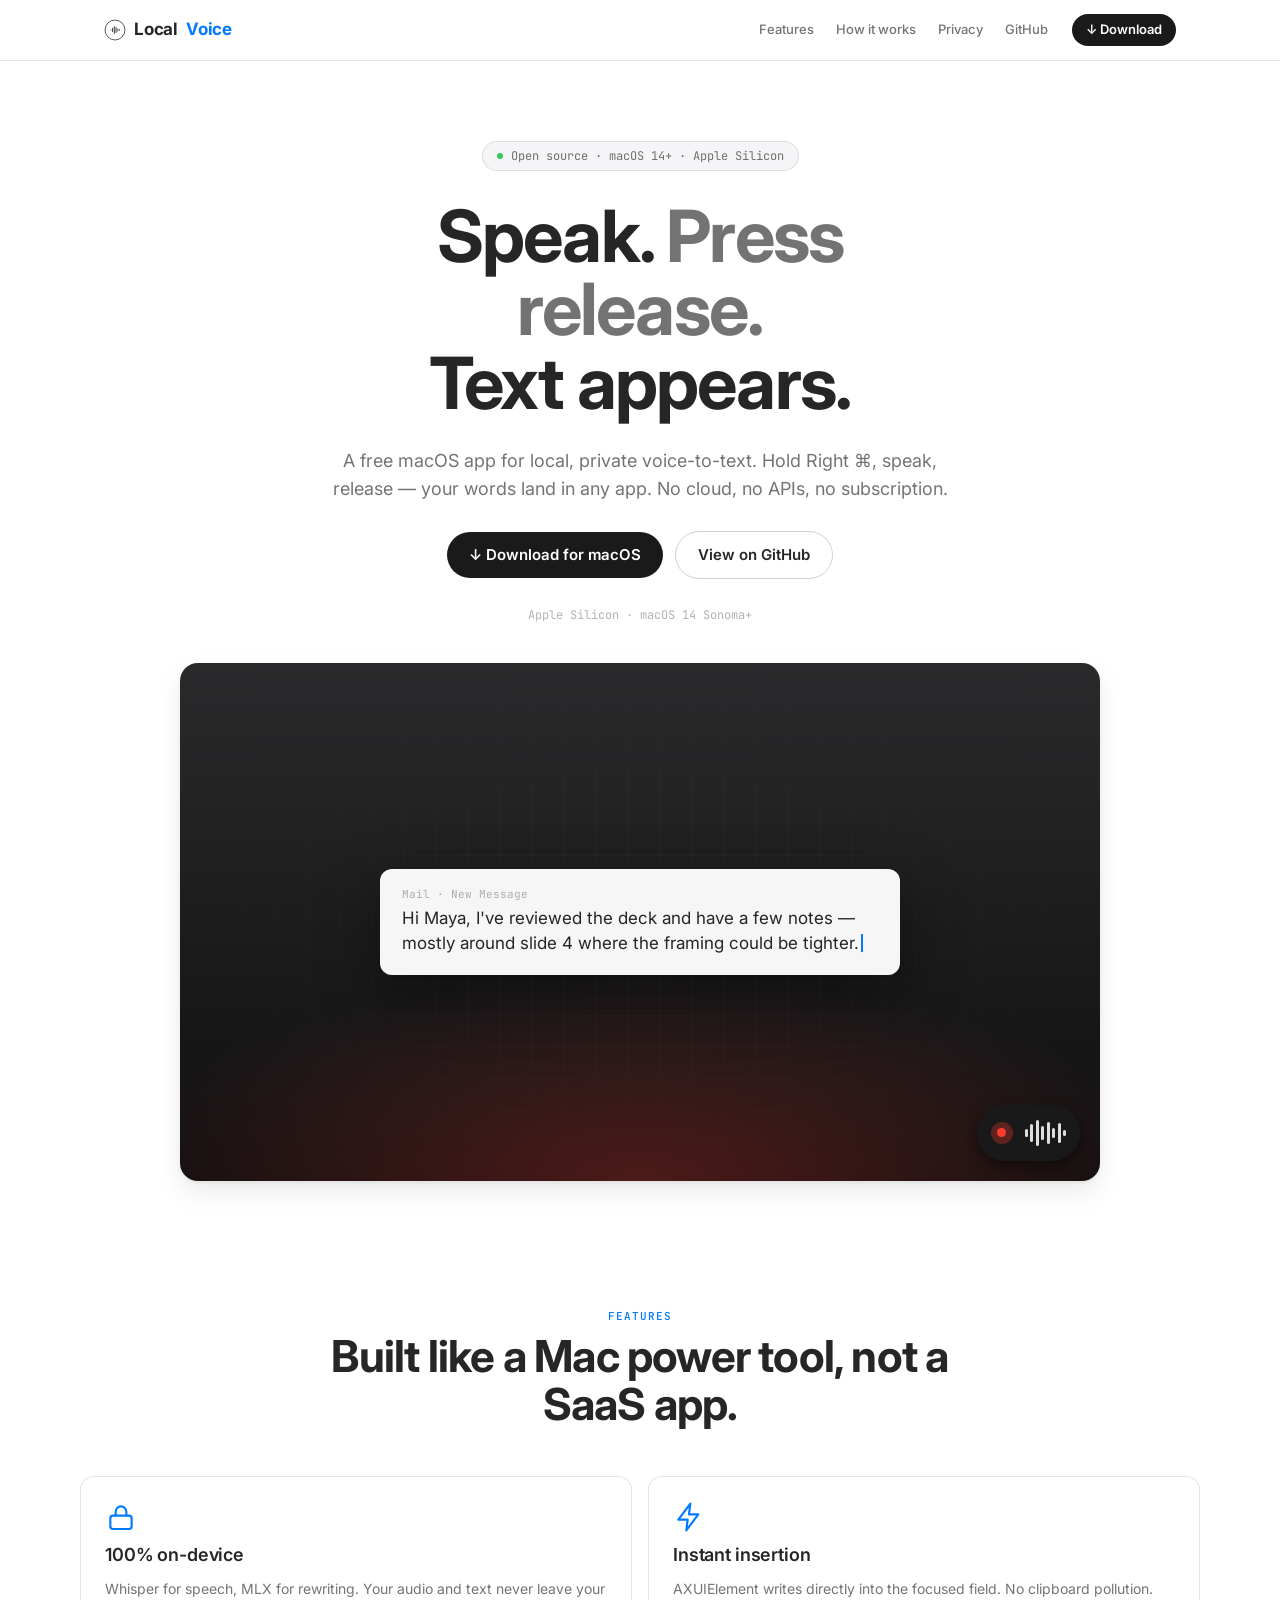
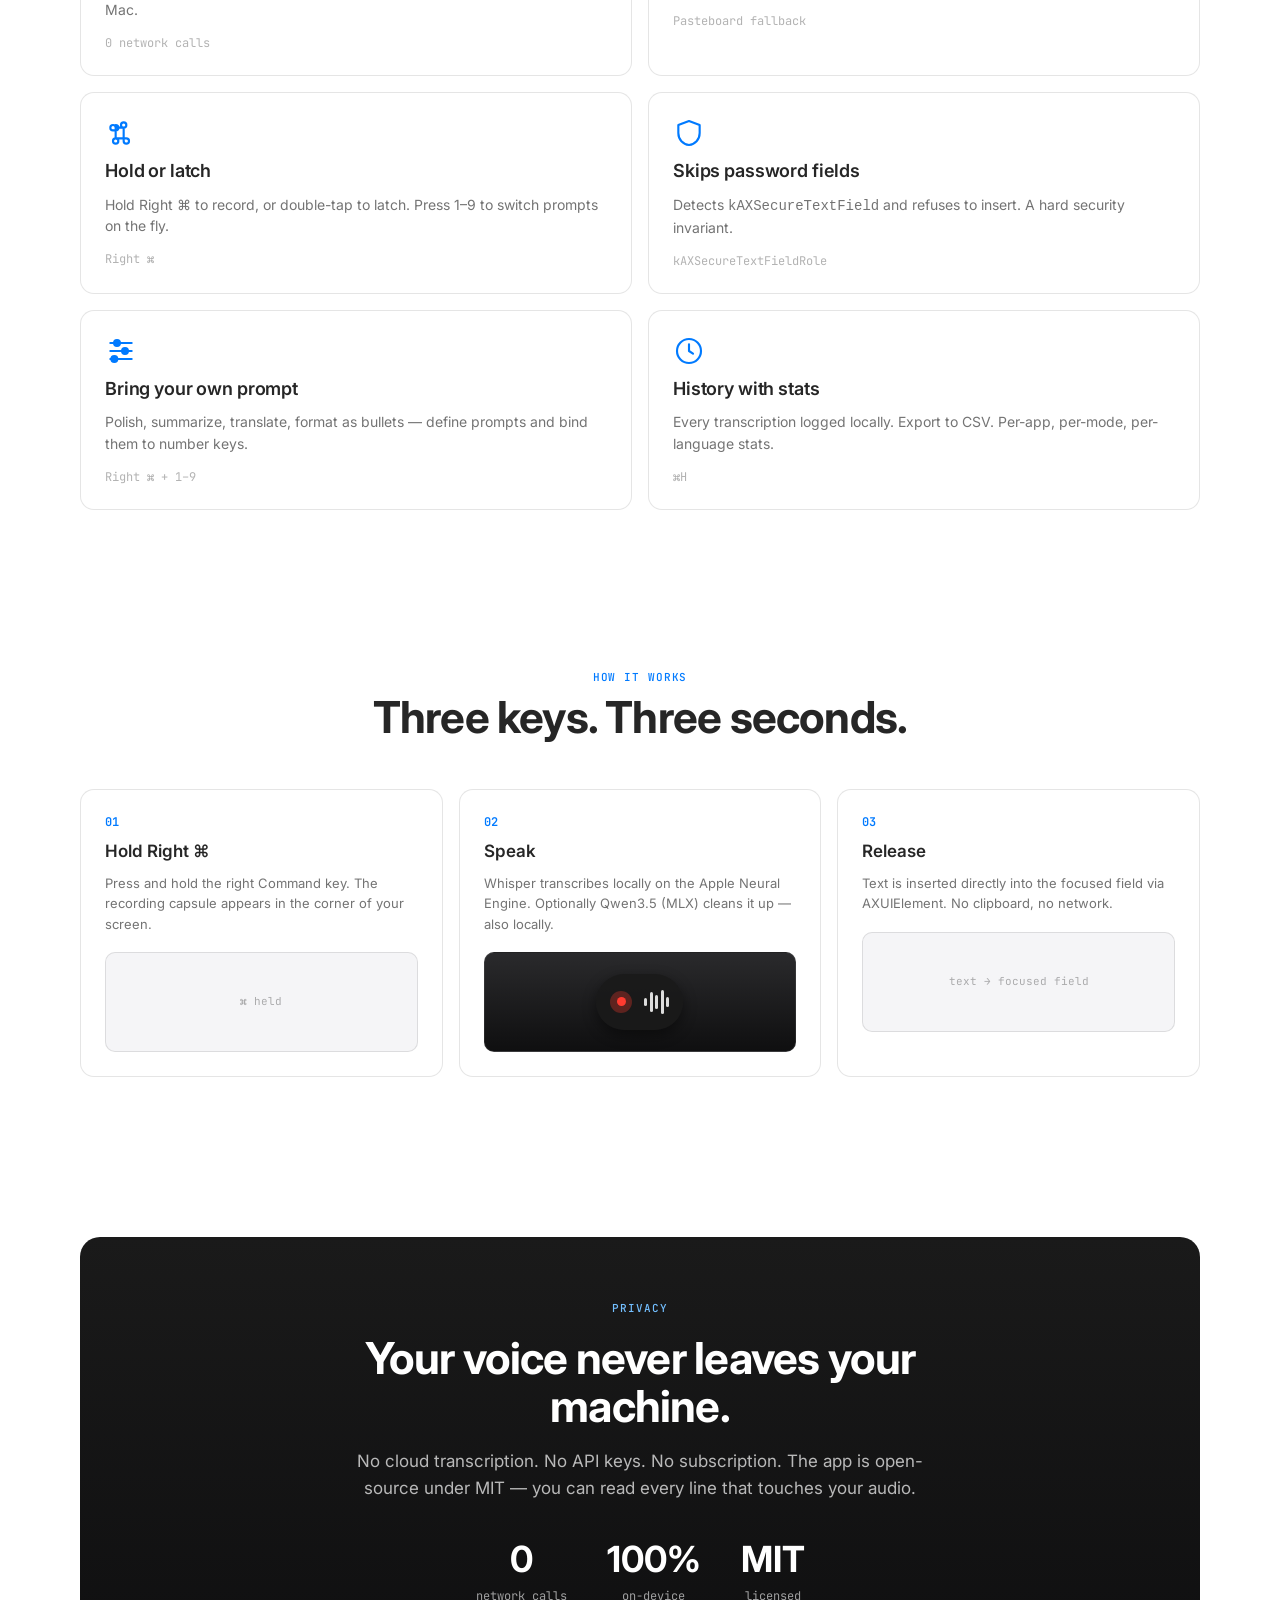
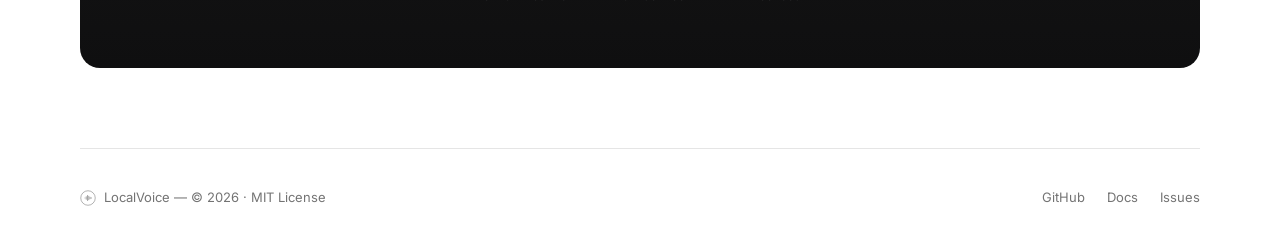
==== site/index.html @ 892b024c "Add static marketing site and deploy workflow Add a new static marketing site (site/index.html, site" ====
<!doctype html>
<html lang="en">
<head>
  <meta charset="utf-8">
  <meta name="viewport" content="width=device-width, initial-scale=1">
  <title>LocalVoice — Local, private voice-to-text for macOS</title>
  <meta name="description" content="A free macOS app for local, private voice-to-text. 100% local, no cloud, no APIs, no subscription. Your voice never leaves your machine.">
  <link rel="stylesheet" href="style.css">
</head>
<body>

<!-- ====== Nav ====== -->
<header class="mk-nav">
  <div class="mk-nav-inner">
    <a href="#" class="mk-logo">
      <!-- waveform.circle logo -->
      <svg viewBox="0 0 64 64" fill="none" aria-hidden="true">
        <circle cx="32" cy="32" r="29" stroke="currentColor" stroke-width="2.2"/>
        <g stroke="currentColor" stroke-width="2.6" stroke-linecap="round">
          <line x1="20" y1="32" x2="20" y2="32"/>
          <line x1="25" y1="27" x2="25" y2="37"/>
          <line x1="30" y1="22" x2="30" y2="42"/>
          <line x1="35" y1="25" x2="35" y2="39"/>
          <line x1="40" y1="29" x2="40" y2="35"/>
          <line x1="45" y1="31" x2="45" y2="33"/>
        </g>
      </svg>
      Local<span class="accent">Voice</span>
    </a>
    <nav class="mk-nav-links">
      <a href="#features">Features</a>
      <a href="#how">How it works</a>
      <a href="#privacy">Privacy</a>
      <a href="https://github.com/maxgubitosi/LocalVoice">GitHub</a>
    </nav>
    <a class="mk-nav-cta" href="https://github.com/maxgubitosi/LocalVoice/releases">&#8595; Download</a>
  </div>
</header>

<main>

<!-- ====== Hero ====== -->
<section class="mk-hero mk-page">
  <div class="mk-eyebrow">
    <span class="dot"></span>
    Open source &middot; macOS 14+ &middot; Apple Silicon
  </div>

  <h1 class="mk-h1">Speak. <em>Press release.</em><br>Text appears.</h1>

  <p class="mk-sub">
    A free macOS app for local, private voice-to-text.
    Hold Right &#8984;, speak, release — your words land in any app.
    No cloud, no APIs, no subscription.
  </p>

  <div class="mk-cta-row">
    <a href="https://github.com/maxgubitosi/LocalVoice/releases" class="mk-cta mk-cta-primary">&#8595; Download for macOS</a>
    <a href="https://github.com/maxgubitosi/LocalVoice" class="mk-cta mk-cta-secondary">View on GitHub</a>
  </div>

  <div class="mk-cta-meta">Apple Silicon &middot; macOS 14 Sonoma+</div>

  <!-- Hero stage: dark desktop scene -->
  <div class="mk-hero-stage">
    <div class="mk-hero-grid"></div>
    <!-- Simulated compose window -->
    <div class="mk-hero-textbox">
      <div class="lbl">Mail &middot; New Message</div>
      <div class="body">Hi Maya, I've reviewed the deck and have a few notes — mostly around slide 4 where the framing could be tighter.<span class="caret"></span></div>
    </div>
    <!-- Recording capsule — the brand moment -->
    <div class="lv-cap">
      <div class="lv-dot-wrap">
        <div class="lv-dot-halo"></div>
        <div class="lv-dot"></div>
      </div>
      <div class="lv-bars">
        <span style="height:8px;  animation-delay:0s"></span>
        <span style="height:18px; animation-delay:0.1s"></span>
        <span style="height:26px; animation-delay:0.2s"></span>
        <span style="height:14px; animation-delay:0.3s"></span>
        <span style="height:22px; animation-delay:0.4s"></span>
        <span style="height:10px; animation-delay:0.5s"></span>
        <span style="height:20px; animation-delay:0.6s"></span>
        <span style="height:6px;  animation-delay:0.7s"></span>
      </div>
    </div>
  </div>
</section>

<!-- ====== Features ====== -->
<section id="features" class="mk-section mk-page">
  <div class="mk-section-head">
    <div class="mk-tag">Features</div>
    <h2 class="mk-h2">Built like a Mac power tool, not a SaaS app.</h2>
  </div>
  <div class="mk-grid">

    <!-- 100% on-device -->
    <div class="mk-feat">
      <div class="mk-feat-icon">
        <svg viewBox="0 0 24 24" fill="none" stroke="currentColor" stroke-width="1.6" stroke-linecap="round" stroke-linejoin="round">
          <rect x="4" y="11" width="16" height="10" rx="2"/>
          <path d="M8 11V8a4 4 0 018 0v3"/>
        </svg>
      </div>
      <div class="mk-feat-h">100% on-device</div>
      <div class="mk-feat-p">Whisper for speech, MLX for rewriting. Your audio and text never leave your Mac.</div>
      <div class="mk-feat-mono">0 network calls</div>
    </div>

    <!-- Instant insertion -->
    <div class="mk-feat">
      <div class="mk-feat-icon">
        <svg viewBox="0 0 24 24" fill="none" stroke="currentColor" stroke-width="1.6" stroke-linecap="round" stroke-linejoin="round">
          <path d="M13 2L4 14h7l-1 8 9-12h-7l1-8z"/>
        </svg>
      </div>
      <div class="mk-feat-h">Instant insertion</div>
      <div class="mk-feat-p">AXUIElement writes directly into the focused field. No clipboard pollution.</div>
      <div class="mk-feat-mono">Pasteboard fallback</div>
    </div>

    <!-- Hold or latch -->
    <div class="mk-feat">
      <div class="mk-feat-icon">
        <svg viewBox="0 0 24 24" fill="none" stroke="currentColor" stroke-width="1.6" stroke-linecap="round" stroke-linejoin="round">
          <path d="M8 6a2 2 0 110 4H6a2 2 0 110-4 2 2 0 012 2v8a2 2 0 11-2 2 2 2 0 012-2h8a2 2 0 110 4 2 2 0 01-2-2V8a2 2 0 112-2 2 2 0 01-2 2H8z"/>
        </svg>
      </div>
      <div class="mk-feat-h">Hold or latch</div>
      <div class="mk-feat-p">Hold Right &#8984; to record, or double-tap to latch. Press 1–9 to switch prompts on the fly.</div>
      <div class="mk-feat-mono">Right &#8984;</div>
    </div>

    <!-- Skips password fields -->
    <div class="mk-feat">
      <div class="mk-feat-icon">
        <svg viewBox="0 0 24 24" fill="none" stroke="currentColor" stroke-width="1.6" stroke-linecap="round" stroke-linejoin="round">
          <path d="M12 3l8 3v6c0 5-3.5 8.5-8 9-4.5-.5-8-4-8-9V6l8-3z"/>
        </svg>
      </div>
      <div class="mk-feat-h">Skips password fields</div>
      <div class="mk-feat-p">Detects <code>kAXSecureTextField</code> and refuses to insert. A hard security invariant.</div>
      <div class="mk-feat-mono">kAXSecureTextFieldRole</div>
    </div>

    <!-- Bring your own prompt -->
    <div class="mk-feat">
      <div class="mk-feat-icon">
        <svg viewBox="0 0 24 24" fill="none" stroke="currentColor" stroke-width="1.6" stroke-linecap="round" stroke-linejoin="round">
          <line x1="4" y1="6" x2="20" y2="6"/>
          <line x1="4" y1="12" x2="20" y2="12"/>
          <line x1="4" y1="18" x2="20" y2="18"/>
          <circle cx="9" cy="6" r="2.2" fill="currentColor"/>
          <circle cx="15" cy="12" r="2.2" fill="currentColor"/>
          <circle cx="7" cy="18" r="2.2" fill="currentColor"/>
        </svg>
      </div>
      <div class="mk-feat-h">Bring your own prompt</div>
      <div class="mk-feat-p">Polish, summarize, translate, format as bullets — define prompts and bind them to number keys.</div>
      <div class="mk-feat-mono">Right &#8984; + 1–9</div>
    </div>

    <!-- History with stats -->
    <div class="mk-feat">
      <div class="mk-feat-icon">
        <svg viewBox="0 0 24 24" fill="none" stroke="currentColor" stroke-width="1.6" stroke-linecap="round" stroke-linejoin="round">
          <circle cx="12" cy="12" r="9"/>
          <path d="M12 7v5l3 2"/>
        </svg>
      </div>
      <div class="mk-feat-h">History with stats</div>
      <div class="mk-feat-p">Every transcription logged locally. Export to CSV. Per-app, per-mode, per-language stats.</div>
      <div class="mk-feat-mono">&#8984;H</div>
    </div>

  </div>
</section>

<!-- ====== How it works ====== -->
<section id="how" class="mk-section mk-page">
  <div class="mk-section-head">
    <div class="mk-tag">How it works</div>
    <h2 class="mk-h2">Three keys. Three seconds.</h2>
  </div>
  <div class="mk-steps">

    <div class="mk-step">
      <div class="mk-step-num">01</div>
      <div class="mk-step-h">Hold Right &#8984;</div>
      <div class="mk-step-p">Press and hold the right Command key. The recording capsule appears in the corner of your screen.</div>
      <div class="mk-step-vis">
        <span>&#8984; held</span>
      </div>
    </div>

    <div class="mk-step">
      <div class="mk-step-num">02</div>
      <div class="mk-step-h">Speak</div>
      <div class="mk-step-p">Whisper transcribes locally on the Apple Neural Engine. Optionally Qwen3.5 (MLX) cleans it up — also locally.</div>
      <div class="mk-step-vis mk-step-vis-dark">
        <div class="lv-cap">
          <div class="lv-dot-wrap">
            <div class="lv-dot-halo"></div>
            <div class="lv-dot"></div>
          </div>
          <div class="lv-bars">
            <span style="height:8px;  animation-delay:0.05s"></span>
            <span style="height:20px; animation-delay:0.15s"></span>
            <span style="height:14px; animation-delay:0.25s"></span>
            <span style="height:24px; animation-delay:0.35s"></span>
            <span style="height:10px; animation-delay:0.45s"></span>
          </div>
        </div>
      </div>
    </div>

    <div class="mk-step">
      <div class="mk-step-num">03</div>
      <div class="mk-step-h">Release</div>
      <div class="mk-step-p">Text is inserted directly into the focused field via AXUIElement. No clipboard, no network.</div>
      <div class="mk-step-vis">
        <span>text &#8594; focused field</span>
      </div>
    </div>

  </div>
</section>

<!-- ====== Privacy ====== -->
<section id="privacy" class="mk-section mk-page">
  <div class="mk-privacy">
    <div class="mk-tag" style="color:#73bfff">Privacy</div>
    <h2 class="mk-h2">Your voice never leaves your machine.</h2>
    <p class="mk-section-sub">No cloud transcription. No API keys. No subscription. The app is open-source under MIT — you can read every line that touches your audio.</p>
    <div class="mk-privacy-stats">
      <div class="mk-privacy-stat">
        <div class="mk-privacy-stat-v">0</div>
        <div class="mk-privacy-stat-l">network calls</div>
      </div>
      <div class="mk-privacy-stat">
        <div class="mk-privacy-stat-v">100%</div>
        <div class="mk-privacy-stat-l">on-device</div>
      </div>
      <div class="mk-privacy-stat">
        <div class="mk-privacy-stat-v">MIT</div>
        <div class="mk-privacy-stat-l">licensed</div>
      </div>
    </div>
  </div>
</section>

</main>

<!-- ====== Footer ====== -->
<footer class="mk-page mk-footer">
  <div class="mk-footer-logo">
    <svg viewBox="0 0 64 64" fill="none" width="16" height="16" aria-hidden="true">
      <circle cx="32" cy="32" r="29" stroke="currentColor" stroke-width="2.2"/>
      <g stroke="currentColor" stroke-width="2.6" stroke-linecap="round">
        <line x1="20" y1="32" x2="20" y2="32"/>
        <line x1="25" y1="27" x2="25" y2="37"/>
        <line x1="30" y1="22" x2="30" y2="42"/>
        <line x1="35" y1="25" x2="35" y2="39"/>
        <line x1="40" y1="29" x2="40" y2="35"/>
        <line x1="45" y1="31" x2="45" y2="33"/>
      </g>
    </svg>
    <span>LocalVoice &mdash; &copy; 2026 &middot; MIT License</span>
  </div>
  <div class="mk-footer-links">
    <a href="https://github.com/maxgubitosi/LocalVoice">GitHub</a>
    <a href="https://github.com/maxgubitosi/LocalVoice/blob/main/README.md">Docs</a>
    <a href="https://github.com/maxgubitosi/LocalVoice/issues">Issues</a>
  </div>
</footer>

</body>
</html>
---- site/style.css ----
/* =============================================================
   LocalVoice — Design System + Marketing Site
   ============================================================= */

@import url("https://fonts.googleapis.com/css2?family=Inter:wght@400;500;600;700&family=JetBrains+Mono:wght@400;500;600&display=swap");

:root {
  --font-sans:    "SF Pro Text",    -apple-system, BlinkMacSystemFont, "Inter", system-ui, sans-serif;
  --font-display: "SF Pro Display", -apple-system, BlinkMacSystemFont, "Inter", system-ui, sans-serif;
  --font-rounded: "SF Pro Rounded", -apple-system, BlinkMacSystemFont, "Inter", system-ui, sans-serif;
  --font-mono:    "SF Mono", ui-monospace, "JetBrains Mono", Menlo, Consolas, monospace;

  /* Spacing */
  --sp-1:   4px;
  --sp-2:   8px;
  --sp-3:  12px;
  --sp-4:  16px;
  --sp-5:  20px;
  --sp-6:  24px;
  --sp-8:  32px;
  --sp-10: 40px;
  --sp-12: 48px;

  /* Radius */
  --r-xs:    4px;
  --r-sm:    6px;
  --r-md:   10px;
  --r-lg:   14px;
  --r-pill: 999px;

  /* Elevation */
  --shadow-card:     0 1px 2px rgba(0,0,0,0.04), 0 4px 12px rgba(0,0,0,0.05);
  --shadow-elevated: 0 2px 4px rgba(0,0,0,0.06), 0 12px 28px rgba(0,0,0,0.08);
  --shadow-overlay:  0 5px 14px rgba(0,0,0,0.45);

  /* Motion */
  --ease:   cubic-bezier(0.4, 0.0, 0.2, 1);
  --d-fast: 150ms;
  --d-mid:  200ms;
  --d-slow: 700ms;

  /* Neutral / system — light */
  --bg-app:            #ffffff;
  --bg-control:        #f5f5f7;
  --bg-grouped:        #ececee;
  --bg-elevated:       #ffffff;
  --fg-primary:        rgba(0,0,0,0.85);
  --fg-secondary:      rgba(0,0,0,0.55);
  --fg-tertiary:       rgba(0,0,0,0.30);
  --fg-quaternary:     rgba(0,0,0,0.18);
  --separator:         rgba(0,0,0,0.10);
  --separator-strong:  rgba(0,0,0,0.18);

  /* Semantic accents */
  --accent:        #007aff;
  --accent-hover:  #0066d6;
  --accent-soft:   rgba(0,122,255,0.12);
  --accent-soft-2: rgba(0,122,255,0.15);
  --mode-direct:       #007aff;
  --mode-direct-soft:  rgba(0,122,255,0.12);
  --mode-llm:          #af52de;
  --mode-llm-soft:     rgba(175,82,222,0.15);
  --rec-red:       #ff3b30;
  --rec-red-soft:  rgba(255,59,48,0.30);
  --success:       #34c759;
  --warning:       #ff9500;
  --error:         #ff3b30;
  --refine-tint:   rgb(115,191,255);

  /* Recording overlay */
  --overlay-bg:     rgba(26,26,26,0.92);
  --overlay-fg:     #ffffff;
  --overlay-fg-dim: rgba(255,255,255,0.55);
  --overlay-fg-bars: rgba(255,255,255,0.85);
}

@media (prefers-color-scheme: dark) {
  :root {
    --bg-app:            #1e1e1e;
    --bg-control:        #2a2a2c;
    --bg-grouped:        #1c1c1e;
    --bg-elevated:       #2a2a2c;
    --fg-primary:        rgba(255,255,255,0.92);
    --fg-secondary:      rgba(255,255,255,0.60);
    --fg-tertiary:       rgba(255,255,255,0.35);
    --fg-quaternary:     rgba(255,255,255,0.22);
    --separator:         rgba(255,255,255,0.12);
    --separator-strong:  rgba(255,255,255,0.20);
    --accent:        #0a84ff;
    --accent-hover:  #409cff;
    --shadow-card:    0 1px 2px rgba(0,0,0,0.30), 0 4px 14px rgba(0,0,0,0.40);
    --shadow-elevated: 0 2px 6px rgba(0,0,0,0.40), 0 16px 32px rgba(0,0,0,0.50);
  }
}

/* ---- Base ---- */
*, *::before, *::after { box-sizing: border-box; margin: 0; padding: 0; }

html, body {
  font-family: var(--font-sans);
  font-size: 13px;
  line-height: 1.35;
  color: var(--fg-primary);
  background: var(--bg-app);
  -webkit-font-smoothing: antialiased;
  text-rendering: optimizeLegibility;
}

a { color: inherit; }

/* ---- Recording capsule ---- */
.lv-cap {
  display: inline-flex;
  align-items: center;
  gap: 12px;
  padding: 11px 14px;
  border-radius: var(--r-pill);
  background: var(--overlay-bg);
  box-shadow: var(--shadow-overlay);
  font-family: var(--font-rounded);
  color: #fff;
}

.lv-dot-wrap {
  position: relative;
  width: 22px; height: 22px;
  display: flex; align-items: center; justify-content: center;
}
.lv-dot-halo {
  position: absolute; inset: 0;
  background: rgba(255,59,48,0.30);
  border-radius: 50%;
  animation: lv-pulse 1.4s var(--ease) infinite;
}
.lv-dot {
  width: 9px; height: 9px;
  background: #ff3b30;
  border-radius: 50%;
  position: relative;
}
@keyframes lv-pulse {
  0%,100% { transform: scale(1);   opacity: 0.7; }
  50%      { transform: scale(1.5); opacity: 0.3; }
}

.lv-bars {
  display: flex;
  gap: 2.5px;
  align-items: center;
  height: 34px;
}
.lv-bars span {
  width: 3px;
  background: var(--overlay-fg-bars);
  border-radius: 2px;
  animation: lv-bar 1.0s var(--ease) infinite alternate;
}
@keyframes lv-bar {
  from { transform: scaleY(0.3); }
  to   { transform: scaleY(1); }
}

/* ---- Marketing layout helpers ---- */
.mk-page { max-width: 1120px; margin: 0 auto; padding: 0 24px; }

/* ---- Nav ---- */
.mk-nav {
  position: sticky; top: 0; z-index: 10;
  background: rgba(255,255,255,0.75);
  backdrop-filter: blur(20px);
  -webkit-backdrop-filter: blur(20px);
  border-bottom: 1px solid var(--separator);
}
@media (prefers-color-scheme: dark) {
  .mk-nav { background: rgba(30,30,30,0.80); }
}
.mk-nav-inner {
  max-width: 1120px; margin: 0 auto; padding: 14px 24px;
  display: flex; align-items: center; gap: 24px;
}
.mk-logo {
  display: flex; align-items: center; gap: 8px;
  font-family: var(--font-display); font-size: 17px; font-weight: 700;
  letter-spacing: -0.012em; color: var(--fg-primary); text-decoration: none;
}
.mk-logo svg { width: 22px; height: 22px; color: var(--fg-primary); flex-shrink: 0; }
.mk-logo .accent { color: var(--accent); }
.mk-nav-links {
  display: flex; gap: 22px; margin-left: auto; align-items: center;
}
.mk-nav-links a {
  color: var(--fg-secondary); text-decoration: none;
  font-size: 13px; font-weight: 500;
}
.mk-nav-links a:hover { color: var(--fg-primary); }
.mk-nav-cta {
  background: #1a1a1a; color: #fff;
  padding: 7px 14px; border-radius: var(--r-pill);
  font-size: 13px; font-weight: 600; text-decoration: none;
  display: inline-flex; align-items: center; gap: 6px;
  white-space: nowrap;
}
.mk-nav-cta:hover { background: #2a2a2a; }
@media (max-width: 600px) {
  .mk-nav-links { display: none; }
}

/* ---- Hero ---- */
.mk-hero {
  padding: 80px 0 48px;
  text-align: center;
  display: flex; flex-direction: column; align-items: center; gap: 28px;
}
.mk-eyebrow {
  display: inline-flex; align-items: center; gap: 8px;
  font-family: var(--font-mono); font-size: 12px; color: var(--fg-secondary);
  background: var(--bg-control); padding: 6px 14px; border-radius: var(--r-pill);
  border: 1px solid var(--separator);
}
.mk-eyebrow .dot {
  width: 6px; height: 6px; background: var(--success); border-radius: 50%;
}
.mk-h1 {
  font-family: var(--font-display);
  font-size: clamp(40px, 6vw, 72px);
  font-weight: 700; letter-spacing: -0.025em; line-height: 1.02;
  max-width: 14ch;
  color: var(--fg-primary);
}
.mk-h1 em { font-style: normal; color: var(--fg-secondary); }
.mk-sub {
  font-size: 18px; line-height: 1.55; color: var(--fg-secondary);
  max-width: 56ch; margin: 0 auto;
}
.mk-cta-row {
  display: flex; gap: 12px; align-items: center;
  flex-wrap: wrap; justify-content: center;
}
.mk-cta {
  font-size: 15px; font-weight: 600;
  padding: 13px 22px; border-radius: var(--r-pill); text-decoration: none;
  display: inline-flex; align-items: center; gap: 8px;
  transition: transform var(--d-fast) var(--ease), background var(--d-fast) var(--ease);
}
.mk-cta-primary { background: #1a1a1a; color: #fff; }
.mk-cta-primary:hover { background: #2a2a2a; }
.mk-cta-secondary {
  background: transparent; color: var(--fg-primary);
  border: 1px solid var(--separator-strong);
}
.mk-cta-secondary:hover { background: var(--bg-control); }
.mk-cta:active { transform: scale(0.985); }
.mk-cta-meta {
  font-size: 12px; color: var(--fg-tertiary); font-family: var(--font-mono);
}

/* Hero stage */
.mk-hero-stage {
  margin-top: 12px;
  width: 100%; max-width: 920px;
  border-radius: 18px; overflow: hidden;
  background:
    radial-gradient(120% 80% at 50% 100%, rgba(255,59,48,0.25), transparent 50%),
    linear-gradient(180deg, #2a2a2c, #0f0f10);
  box-shadow: var(--shadow-elevated);
  aspect-ratio: 16 / 9;
  position: relative;
  display: flex; align-items: flex-end; justify-content: flex-end;
  padding: 20px;
}
.mk-hero-grid {
  position: absolute; inset: 0;
  background-image:
    linear-gradient(rgba(255,255,255,0.025) 1px, transparent 1px),
    linear-gradient(90deg, rgba(255,255,255,0.025) 1px, transparent 1px);
  background-size: 32px 32px;
  mask-image: radial-gradient(ellipse at center, #000 30%, transparent 75%);
  -webkit-mask-image: radial-gradient(ellipse at center, #000 30%, transparent 75%);
}
.mk-hero-textbox {
  position: absolute; left: 50%; top: 50%;
  transform: translate(-50%, -50%);
  background: rgba(255,255,255,0.96);
  border-radius: 12px;
  padding: 18px 22px;
  font-family: var(--font-sans); color: rgba(0,0,0,0.85);
  width: min(520px, 70%);
  box-shadow: 0 20px 60px rgba(0,0,0,0.4);
  text-align: left;
}
.mk-hero-stage .lv-cap { position: relative; z-index: 2; }

.mk-hero-textbox .lbl {
  font-size: 11px; font-family: var(--font-mono);
  color: rgba(0,0,0,0.30); margin-bottom: 4px;
}
.mk-hero-textbox .body { font-size: 17px; line-height: 1.5; }
.caret {
  display: inline-block; width: 2px; height: 18px;
  vertical-align: -3px; background: var(--accent);
  margin-left: 2px;
  animation: caret 1s step-end infinite;
}
@keyframes caret { 50% { opacity: 0; } }

/* ---- Section shared ---- */
.mk-section { padding: 80px 0; }
.mk-section-head {
  text-align: center; margin-bottom: 48px;
  display: flex; flex-direction: column; gap: 8px; align-items: center;
}
.mk-tag {
  font-family: var(--font-mono); font-size: 11px; font-weight: 500;
  color: var(--accent); text-transform: uppercase; letter-spacing: 0.08em;
}
.mk-h2 {
  font-family: var(--font-display);
  font-size: clamp(30px, 4vw, 44px);
  font-weight: 700; letter-spacing: -0.018em; line-height: 1.1;
  max-width: 22ch;
}
.mk-section-sub {
  font-size: 17px; color: var(--fg-secondary);
  max-width: 56ch; line-height: 1.55;
}

/* ---- Features grid ---- */
.mk-grid {
  display: grid;
  grid-template-columns: repeat(2, 1fr);
  gap: 16px;
}
@media (max-width: 720px) {
  .mk-grid { grid-template-columns: 1fr; }
}
.mk-feat {
  background: var(--bg-elevated);
  border: 1px solid var(--separator);
  border-radius: 14px;
  padding: 24px;
  display: flex; flex-direction: column; gap: 10px;
}
.mk-feat-icon { width: 32px; height: 32px; color: var(--accent); }
.mk-feat-icon svg { width: 32px; height: 32px; }
.mk-feat-h { font-size: 18px; font-weight: 600; letter-spacing: -0.008em; }
.mk-feat-p { font-size: 14px; color: var(--fg-secondary); line-height: 1.55; }
.mk-feat-mono {
  font-family: var(--font-mono); font-size: 12px;
  color: var(--fg-tertiary); margin-top: 4px;
}

/* ---- How it works ---- */
.mk-steps {
  display: grid;
  grid-template-columns: repeat(3, 1fr);
  gap: 16px;
}
@media (max-width: 720px) {
  .mk-steps { grid-template-columns: 1fr; }
}
.mk-step {
  background: var(--bg-elevated); border: 1px solid var(--separator);
  border-radius: 14px; padding: 24px;
  display: flex; flex-direction: column; gap: 10px;
}
.mk-step-num {
  font-family: var(--font-mono); font-size: 12px;
  color: var(--accent); font-weight: 600;
}
.mk-step-h { font-size: 17px; font-weight: 600; }
.mk-step-p { font-size: 13px; color: var(--fg-secondary); line-height: 1.55; }
.mk-step-vis {
  margin-top: 8px; height: 100px; border-radius: 10px;
  background: var(--bg-control); border: 1px solid var(--separator);
  display: flex; align-items: center; justify-content: center;
  font-family: var(--font-mono); font-size: 11px; color: var(--fg-tertiary);
}
.mk-step-vis-dark {
  background: linear-gradient(180deg, #2a2a2c, #0f0f10);
  border-color: rgba(255,255,255,0.08);
}

/* ---- Privacy callout ---- */
.mk-privacy {
  background: linear-gradient(180deg, #1a1a1a, #0f0f10);
  color: #fff;
  border-radius: 20px;
  padding: 64px 48px;
  display: flex; flex-direction: column; gap: 18px;
  align-items: center; text-align: center;
}
.mk-privacy .mk-h2 { color: #fff; }
.mk-privacy .mk-section-sub { color: rgba(255,255,255,0.7); }
.mk-privacy-stats {
  display: flex; gap: 40px; margin-top: 16px;
  flex-wrap: wrap; justify-content: center;
}
.mk-privacy-stat { display: flex; flex-direction: column; gap: 4px; align-items: center; }
.mk-privacy-stat-v {
  font-family: var(--font-rounded); font-size: 36px; font-weight: 700;
}
.mk-privacy-stat-l {
  font-size: 12px; color: rgba(255,255,255,0.6); font-family: var(--font-mono);
}

/* ---- Footer ---- */
.mk-footer {
  border-top: 1px solid var(--separator);
  padding: 40px 0;
  display: flex; align-items: center; justify-content: space-between;
  flex-wrap: wrap; gap: 16px;
  color: var(--fg-secondary); font-size: 13px;
}
.mk-footer-links { display: flex; gap: 22px; }
.mk-footer-links a { color: var(--fg-secondary); text-decoration: none; }
.mk-footer-links a:hover { color: var(--fg-primary); }
.mk-footer-logo {
  display: flex; align-items: center; gap: 8px;
}
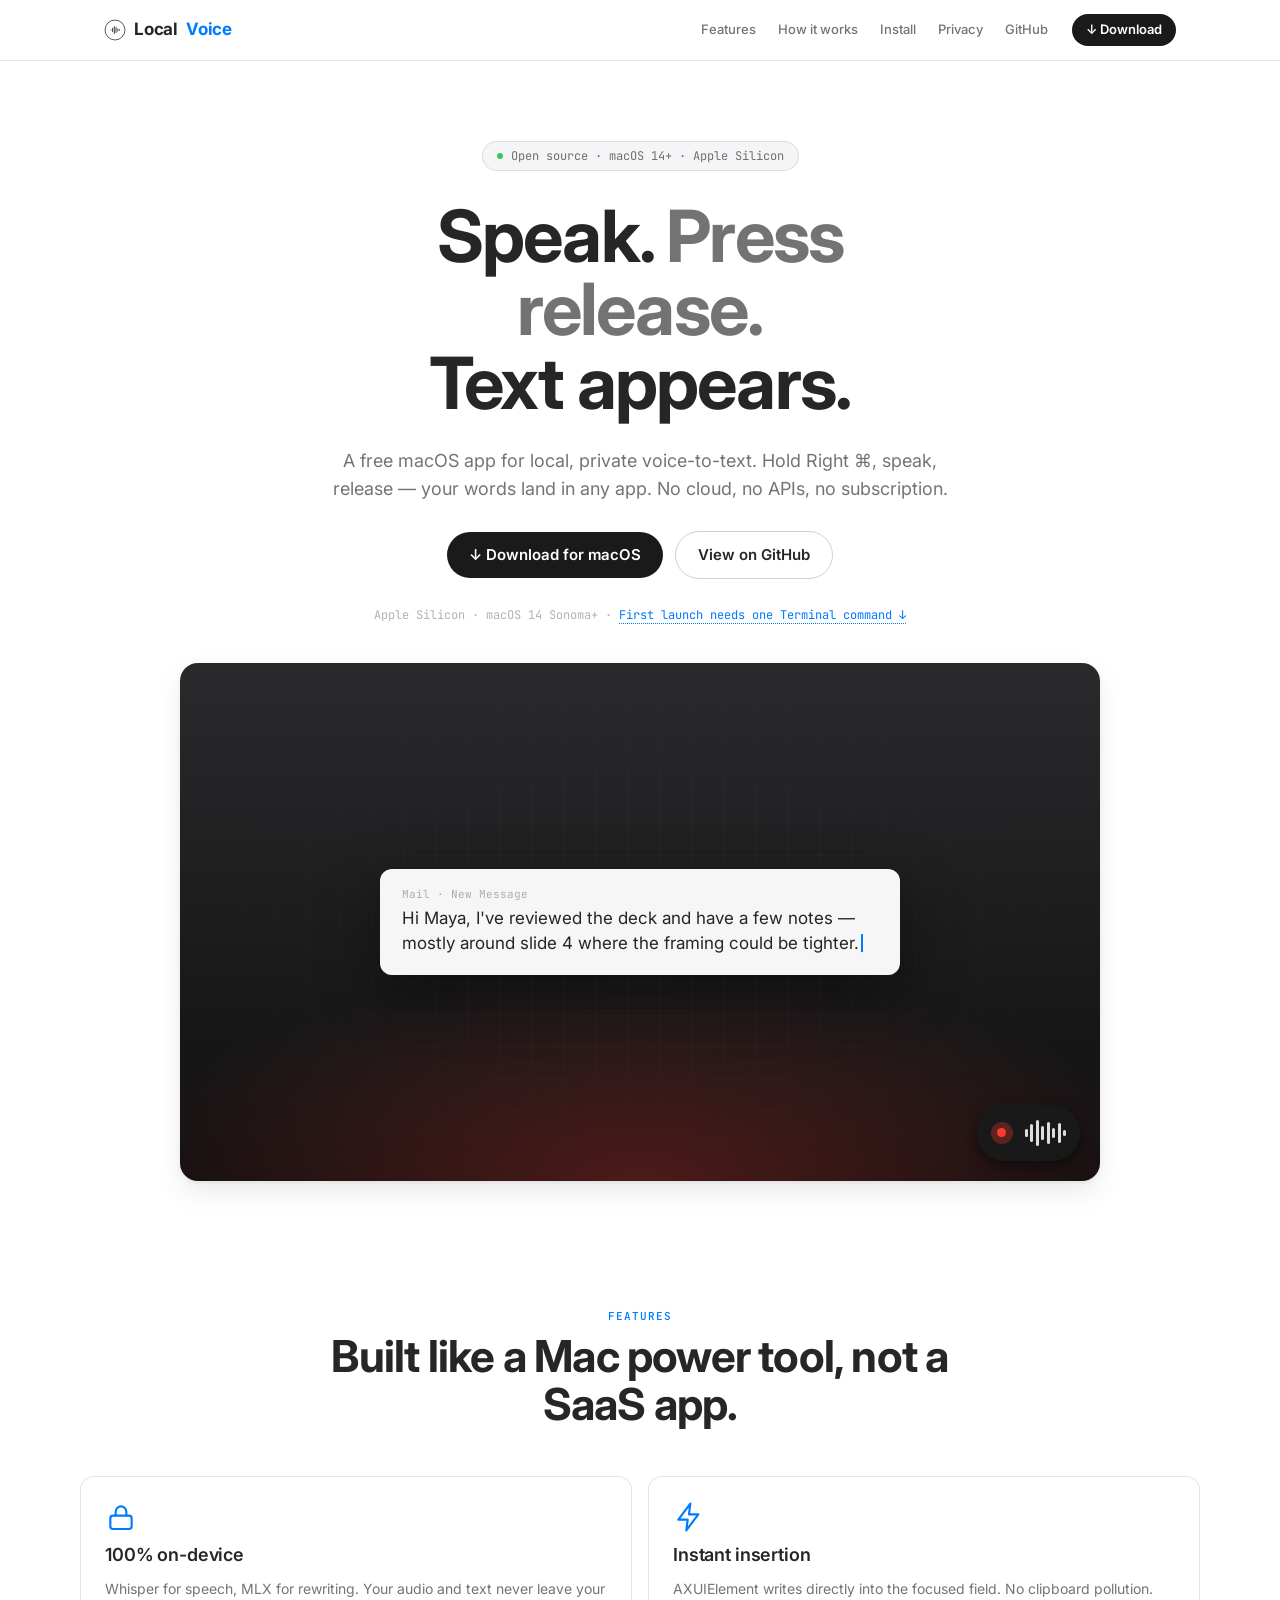
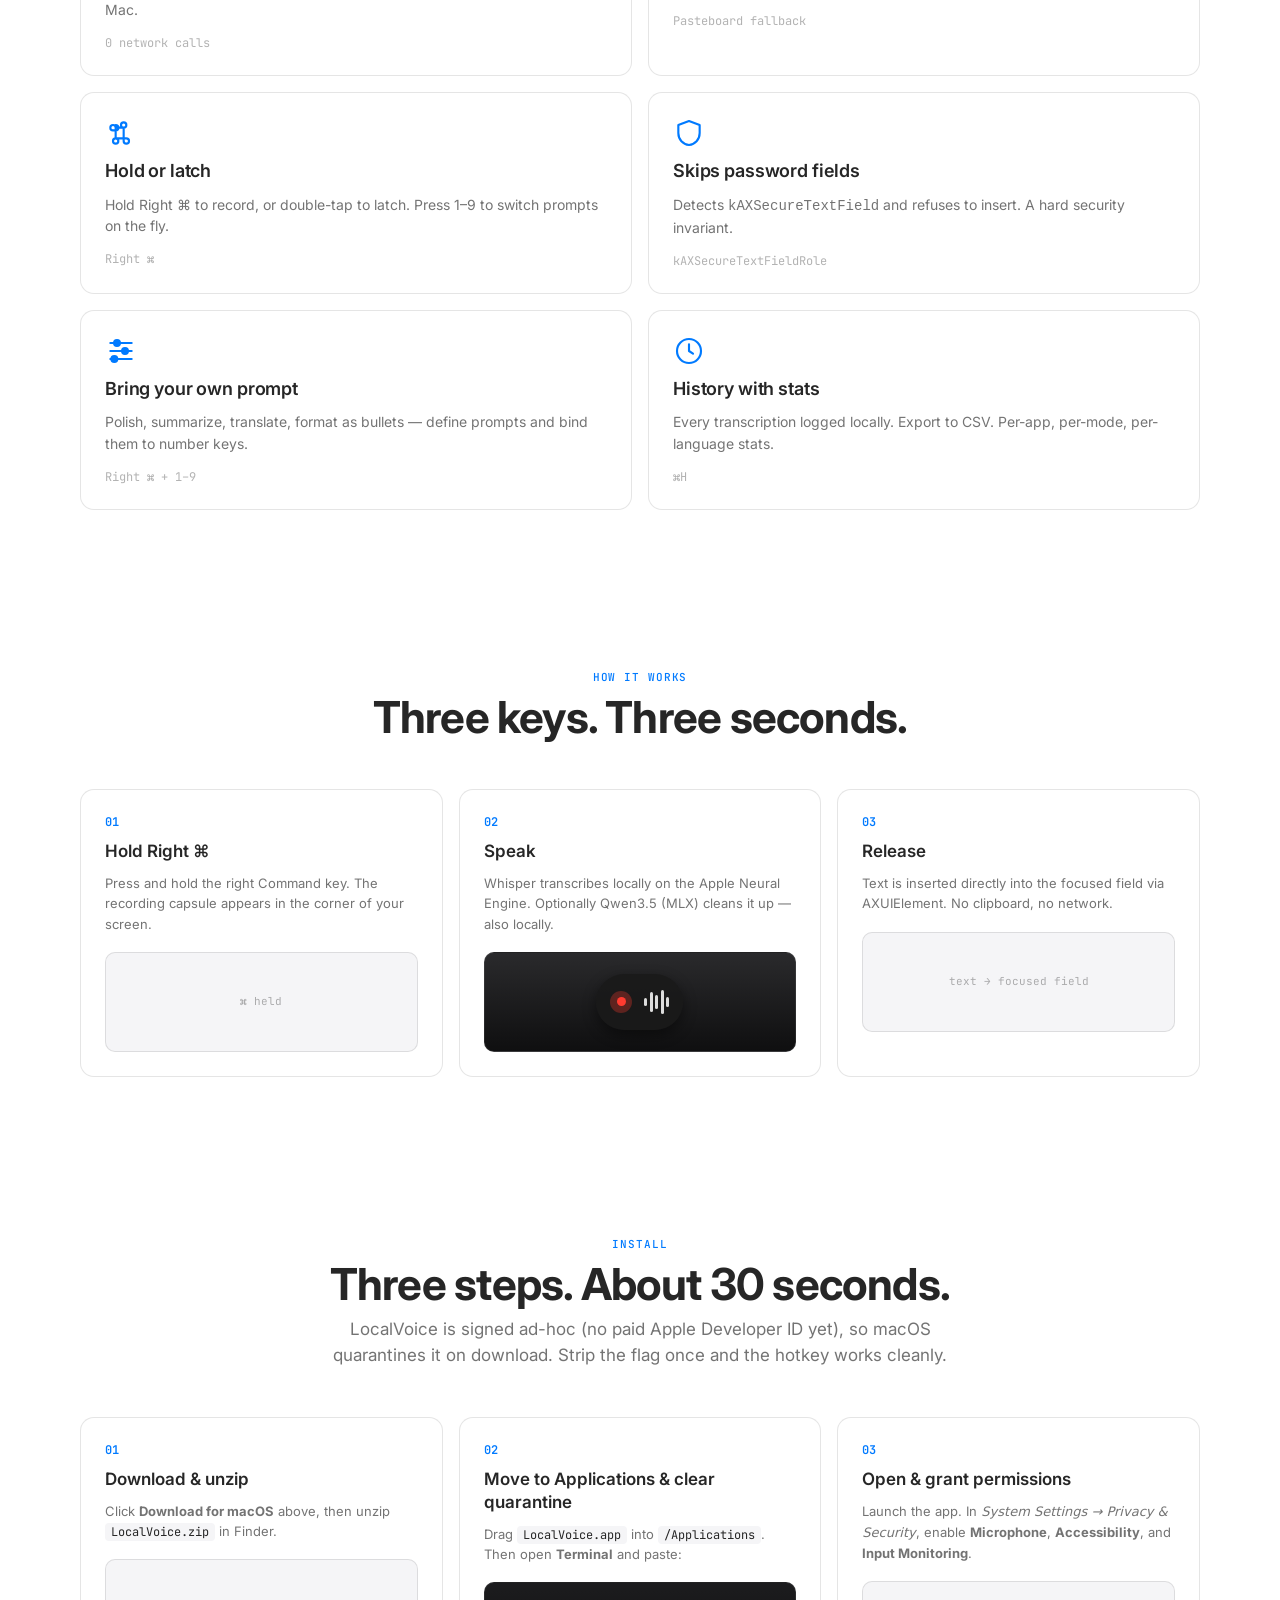
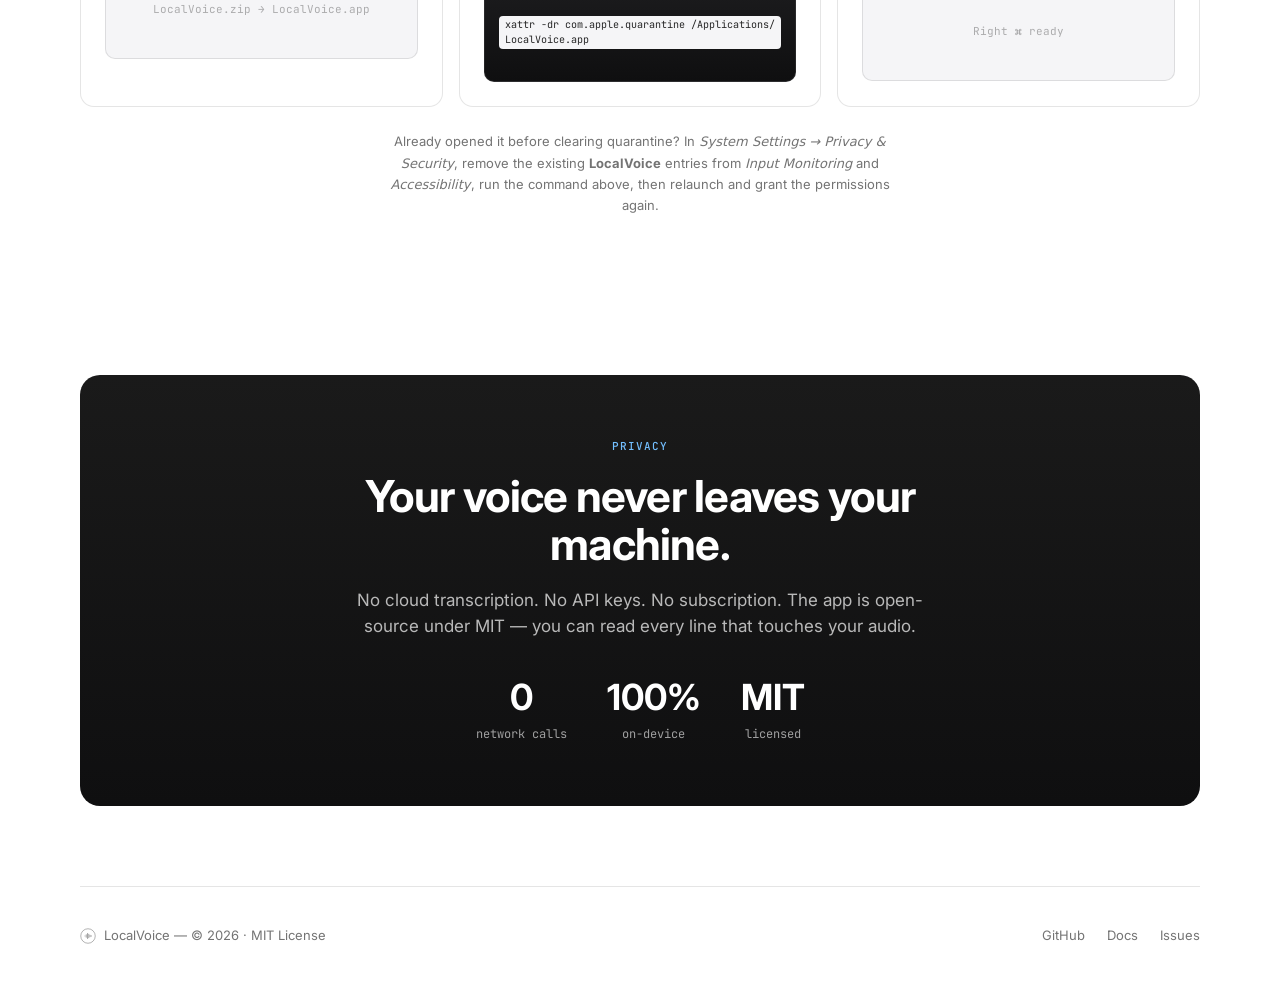
==== commit 9710c26b: "add install docs and bundle Remove checked-in LocalVoice.app artifacts and add packaging/install imp" ====
--- a/site/index.html
+++ b/site/index.html
@@ -30,10 +30,11 @@
     <nav class="mk-nav-links">
       <a href="#features">Features</a>
       <a href="#how">How it works</a>
+      <a href="#install">Install</a>
       <a href="#privacy">Privacy</a>
       <a href="https://github.com/maxgubitosi/LocalVoice">GitHub</a>
     </nav>
-    <a class="mk-nav-cta" href="https://github.com/maxgubitosi/LocalVoice/releases">&#8595; Download</a>
+    <a class="mk-nav-cta" href="https://github.com/maxgubitosi/LocalVoice/releases/latest/download/LocalVoice.zip" download>&#8595; Download</a>
   </div>
 </header>
 
@@ -55,11 +56,11 @@
   </p>
 
   <div class="mk-cta-row">
-    <a href="https://github.com/maxgubitosi/LocalVoice/releases" class="mk-cta mk-cta-primary">&#8595; Download for macOS</a>
+    <a href="https://github.com/maxgubitosi/LocalVoice/releases/latest/download/LocalVoice.zip" class="mk-cta mk-cta-primary" download>&#8595; Download for macOS</a>
     <a href="https://github.com/maxgubitosi/LocalVoice" class="mk-cta mk-cta-secondary">View on GitHub</a>
   </div>
 
-  <div class="mk-cta-meta">Apple Silicon &middot; macOS 14 Sonoma+</div>
+  <div class="mk-cta-meta">Apple Silicon &middot; macOS 14 Sonoma+ &middot; <a href="#install" class="mk-cta-meta-link">First launch needs one Terminal command &#8595;</a></div>
 
   <!-- Hero stage: dark desktop scene -->
   <div class="mk-hero-stage">
@@ -229,6 +230,63 @@
   </div>
 </section>
 
+<!-- ====== Install ====== -->
+<section id="install" class="mk-section mk-page">
+  <div class="mk-section-head">
+    <div class="mk-tag">Install</div>
+    <h2 class="mk-h2">Three steps. About 30 seconds.</h2>
+    <p class="mk-section-sub">
+      LocalVoice is signed ad-hoc (no paid Apple Developer ID yet), so macOS quarantines it on download.
+      Strip the flag once and the hotkey works cleanly.
+    </p>
+  </div>
+
+  <div class="mk-steps">
+
+    <div class="mk-step">
+      <div class="mk-step-num">01</div>
+      <div class="mk-step-h">Download &amp; unzip</div>
+      <div class="mk-step-p">
+        Click <strong>Download for macOS</strong> above, then unzip <code>LocalVoice.zip</code> in Finder.
+      </div>
+      <div class="mk-step-vis">
+        <span>LocalVoice.zip &#8594; LocalVoice.app</span>
+      </div>
+    </div>
+
+    <div class="mk-step">
+      <div class="mk-step-num">02</div>
+      <div class="mk-step-h">Move to Applications &amp; clear quarantine</div>
+      <div class="mk-step-p">
+        Drag <code>LocalVoice.app</code> into <code>/Applications</code>. Then open
+        <strong>Terminal</strong> and paste:
+      </div>
+      <div class="mk-step-vis mk-step-vis-code">
+        <code>xattr -dr com.apple.quarantine /Applications/LocalVoice.app</code>
+      </div>
+    </div>
+
+    <div class="mk-step">
+      <div class="mk-step-num">03</div>
+      <div class="mk-step-h">Open &amp; grant permissions</div>
+      <div class="mk-step-p">
+        Launch the app. In <em>System Settings &#8594; Privacy &amp; Security</em>, enable
+        <strong>Microphone</strong>, <strong>Accessibility</strong>, and <strong>Input Monitoring</strong>.
+      </div>
+      <div class="mk-step-vis">
+        <span>Right &#8984; ready</span>
+      </div>
+    </div>
+
+  </div>
+
+  <p class="mk-install-note">
+    Already opened it before clearing quarantine? In <em>System Settings &#8594; Privacy &amp; Security</em>,
+    remove the existing <strong>LocalVoice</strong> entries from <em>Input Monitoring</em> and <em>Accessibility</em>,
+    run the command above, then relaunch and grant the permissions again.
+  </p>
+</section>
+
 <!-- ====== Privacy ====== -->
 <section id="privacy" class="mk-section mk-page">
   <div class="mk-privacy">
--- a/site/style.css
+++ b/site/style.css
@@ -253,6 +253,11 @@
 .mk-cta-meta {
   font-size: 12px; color: var(--fg-tertiary); font-family: var(--font-mono);
 }
+.mk-cta-meta-link {
+  color: var(--accent); text-decoration: none;
+  border-bottom: 1px dotted currentColor;
+}
+.mk-cta-meta-link:hover { color: var(--accent-hover); }
 
 /* Hero stage */
 .mk-hero-stage {
@@ -379,6 +384,34 @@
   background: linear-gradient(180deg, #2a2a2c, #0f0f10);
   border-color: rgba(255,255,255,0.08);
 }
+.mk-step-vis-code {
+  padding: 12px 14px;
+  background: linear-gradient(180deg, #1c1c1e, #0f0f10);
+  border-color: rgba(255,255,255,0.08);
+  height: auto; min-height: 100px;
+}
+.mk-step-vis-code code {
+  font-family: var(--font-mono); font-size: 12px;
+  color: rgba(255,255,255,0.92);
+  line-height: 1.55; text-align: left;
+  user-select: all; -webkit-user-select: all;
+  word-break: break-all;
+  display: block; width: 100%;
+}
+
+.mk-install-note {
+  margin-top: 24px;
+  font-size: 13px; color: var(--fg-secondary);
+  text-align: center; line-height: 1.55;
+  max-width: 64ch; margin-left: auto; margin-right: auto;
+}
+.mk-step code,
+.mk-install-note code {
+  font-family: var(--font-mono); font-size: 0.92em;
+  background: var(--bg-control);
+  padding: 1px 6px; border-radius: var(--r-xs);
+  color: var(--fg-primary);
+}
 
 /* ---- Privacy callout ---- */
 .mk-privacy {
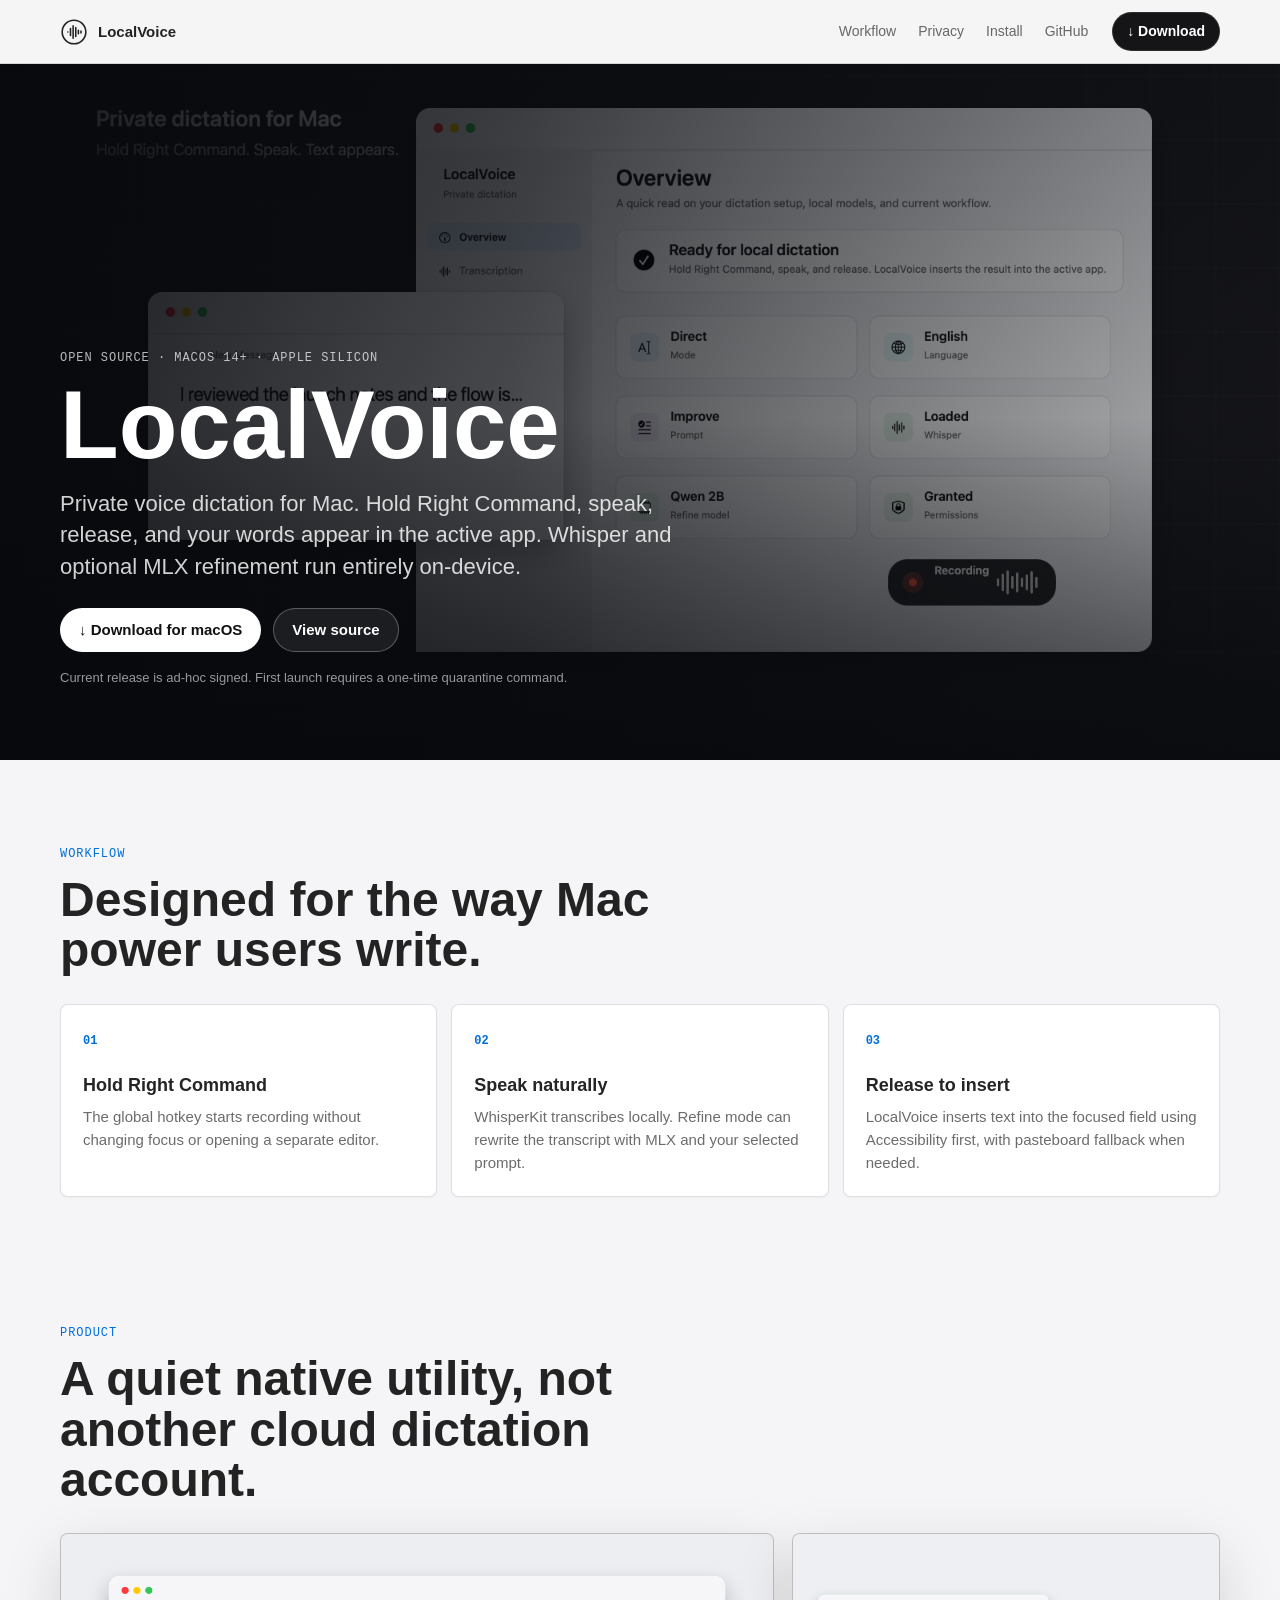
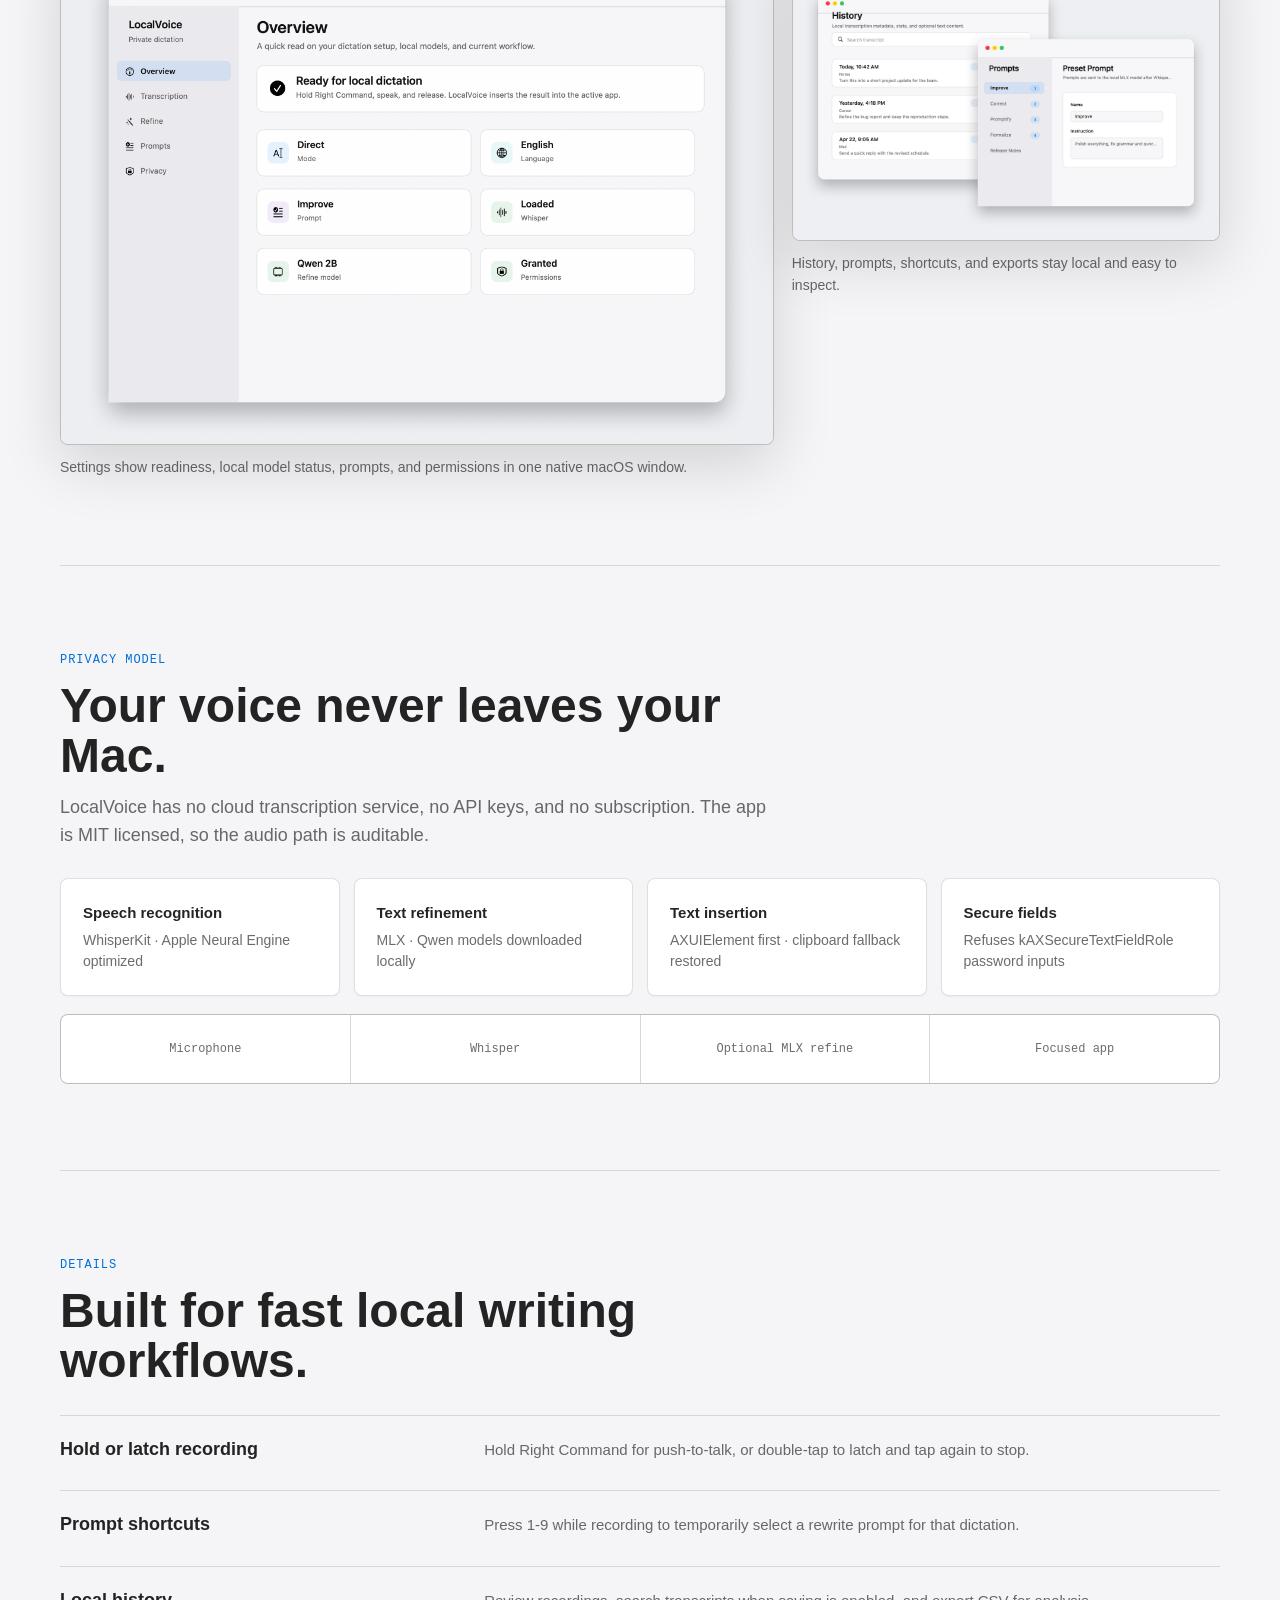
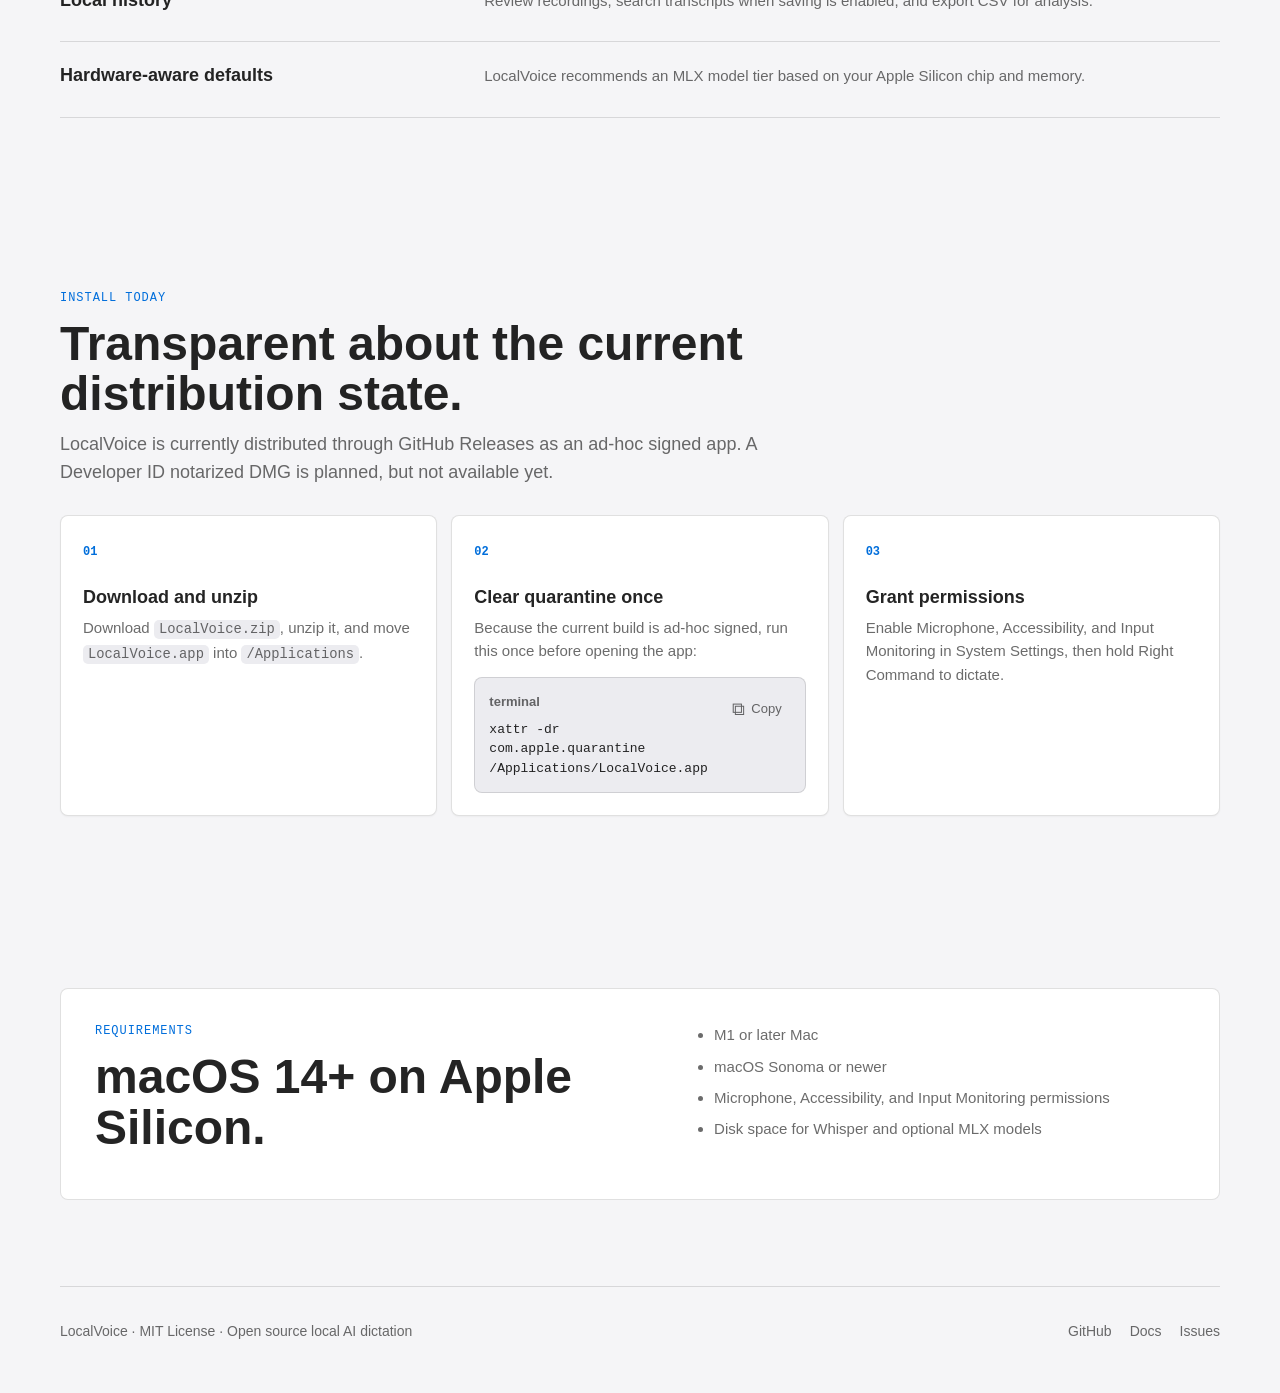
==== commit 4fee76c0: "Add design system, UI updates, telemetry & docs Add AGENTS.md and a new LocalVoiceDesignSystem; reva" ====
--- a/site/index.html
+++ b/site/index.html
@@ -3,337 +3,240 @@
 <head>
   <meta charset="utf-8">
   <meta name="viewport" content="width=device-width, initial-scale=1">
-  <title>LocalVoice — Local, private voice-to-text for macOS</title>
-  <meta name="description" content="A free macOS app for local, private voice-to-text. 100% local, no cloud, no APIs, no subscription. Your voice never leaves your machine.">
+  <title>LocalVoice - Private voice dictation for Mac</title>
+  <meta name="description" content="LocalVoice is a private voice dictation app for macOS. Hold Right Command, speak, release, and text appears in any app. Whisper and MLX run on-device.">
+  <meta property="og:title" content="LocalVoice">
+  <meta property="og:description" content="Private voice dictation for Mac. Runs entirely on-device.">
+  <meta property="og:image" content="assets/hero.png">
   <link rel="stylesheet" href="style.css">
 </head>
 <body>
-
-<!-- ====== Nav ====== -->
-<header class="mk-nav">
-  <div class="mk-nav-inner">
-    <a href="#" class="mk-logo">
-      <!-- waveform.circle logo -->
-      <svg viewBox="0 0 64 64" fill="none" aria-hidden="true">
-        <circle cx="32" cy="32" r="29" stroke="currentColor" stroke-width="2.2"/>
-        <g stroke="currentColor" stroke-width="2.6" stroke-linecap="round">
-          <line x1="20" y1="32" x2="20" y2="32"/>
-          <line x1="25" y1="27" x2="25" y2="37"/>
-          <line x1="30" y1="22" x2="30" y2="42"/>
-          <line x1="35" y1="25" x2="35" y2="39"/>
-          <line x1="40" y1="29" x2="40" y2="35"/>
-          <line x1="45" y1="31" x2="45" y2="33"/>
-        </g>
-      </svg>
-      Local<span class="accent">Voice</span>
+  <header class="site-header">
+    <a class="brand" href="#top" aria-label="LocalVoice home">
+      <span class="brand-mark" aria-hidden="true">
+        <svg viewBox="0 0 32 32">
+          <circle cx="16" cy="16" r="13.5"></circle>
+          <path d="M9 16h.1M12 12v8M15 9v14M18 11v10M21 14v4M24 15v2"></path>
+        </svg>
+      </span>
+      <span>LocalVoice</span>
     </a>
-    <nav class="mk-nav-links">
-      <a href="#features">Features</a>
-      <a href="#how">How it works</a>
+    <nav class="nav-links" aria-label="Primary navigation">
+      <a href="#workflow">Workflow</a>
+      <a href="#privacy">Privacy</a>
       <a href="#install">Install</a>
-      <a href="#privacy">Privacy</a>
       <a href="https://github.com/maxgubitosi/LocalVoice">GitHub</a>
     </nav>
-    <a class="mk-nav-cta" href="https://github.com/maxgubitosi/LocalVoice/releases/latest/download/LocalVoice.zip" download>&#8595; Download</a>
-  </div>
-</header>
-
-<main>
-
-<!-- ====== Hero ====== -->
-<section class="mk-hero mk-page">
-  <div class="mk-eyebrow">
-    <span class="dot"></span>
-    Open source &middot; macOS 14+ &middot; Apple Silicon
-  </div>
-
-  <h1 class="mk-h1">Speak. <em>Press release.</em><br>Text appears.</h1>
-
-  <p class="mk-sub">
-    A free macOS app for local, private voice-to-text.
-    Hold Right &#8984;, speak, release — your words land in any app.
-    No cloud, no APIs, no subscription.
-  </p>
-
-  <div class="mk-cta-row">
-    <a href="https://github.com/maxgubitosi/LocalVoice/releases/latest/download/LocalVoice.zip" class="mk-cta mk-cta-primary" download>&#8595; Download for macOS</a>
-    <a href="https://github.com/maxgubitosi/LocalVoice" class="mk-cta mk-cta-secondary">View on GitHub</a>
-  </div>
-
-  <div class="mk-cta-meta">Apple Silicon &middot; macOS 14 Sonoma+ &middot; <a href="#install" class="mk-cta-meta-link">First launch needs one Terminal command &#8595;</a></div>
-
-  <!-- Hero stage: dark desktop scene -->
-  <div class="mk-hero-stage">
-    <div class="mk-hero-grid"></div>
-    <!-- Simulated compose window -->
-    <div class="mk-hero-textbox">
-      <div class="lbl">Mail &middot; New Message</div>
-      <div class="body">Hi Maya, I've reviewed the deck and have a few notes — mostly around slide 4 where the framing could be tighter.<span class="caret"></span></div>
+    <a class="header-download" href="https://github.com/maxgubitosi/LocalVoice/releases/latest/download/LocalVoice.zip" download>↓ Download</a>
+  </header>
+
+  <main id="top">
+    <section class="hero">
+      <img class="hero-image" src="assets/hero.png" alt="LocalVoice running on macOS with settings and recording overlay visible">
+      <div class="hero-shade"></div>
+      <div class="hero-content">
+        <p class="eyebrow">Open source · macOS 14+ · Apple Silicon</p>
+        <h1>LocalVoice</h1>
+        <p class="hero-copy">
+          Private voice dictation for Mac. Hold Right Command, speak, release, and your words appear in the active app. Whisper and optional MLX refinement run entirely on-device.
+        </p>
+        <div class="hero-actions">
+          <a class="button primary" href="https://github.com/maxgubitosi/LocalVoice/releases/latest/download/LocalVoice.zip" download>↓ Download for macOS</a>
+          <a class="button secondary" href="https://github.com/maxgubitosi/LocalVoice">View source</a>
+        </div>
+        <p class="hero-note">Current release is ad-hoc signed. First launch requires a one-time quarantine command.</p>
+      </div>
+    </section>
+
+    <section id="workflow" class="section">
+      <div class="section-heading">
+        <p class="label">Workflow</p>
+        <h2>Designed for the way Mac power users write.</h2>
+      </div>
+      <div class="workflow-grid">
+        <article class="panel step">
+          <span class="step-index">01</span>
+          <h3>Hold Right Command</h3>
+          <p>The global hotkey starts recording without changing focus or opening a separate editor.</p>
+        </article>
+        <article class="panel step">
+          <span class="step-index">02</span>
+          <h3>Speak naturally</h3>
+          <p>WhisperKit transcribes locally. Refine mode can rewrite the transcript with MLX and your selected prompt.</p>
+        </article>
+        <article class="panel step">
+          <span class="step-index">03</span>
+          <h3>Release to insert</h3>
+          <p>LocalVoice inserts text into the focused field using Accessibility first, with pasteboard fallback when needed.</p>
+        </article>
+      </div>
+    </section>
+
+    <section class="section product-section">
+      <div class="section-heading">
+        <p class="label">Product</p>
+        <h2>A quiet native utility, not another cloud dictation account.</h2>
+      </div>
+      <div class="image-grid">
+        <figure class="screenshot large">
+          <img src="assets/settings.png" alt="LocalVoice settings window showing local model and permission status">
+          <figcaption>Settings show readiness, local model status, prompts, and permissions in one native macOS window.</figcaption>
+        </figure>
+        <figure class="screenshot">
+          <img src="assets/history-prompts.png" alt="LocalVoice history and prompt management screens">
+          <figcaption>History, prompts, shortcuts, and exports stay local and easy to inspect.</figcaption>
+        </figure>
+      </div>
+    </section>
+
+    <section id="privacy" class="section proof-section">
+      <div class="section-heading">
+        <p class="label">Privacy model</p>
+        <h2>Your voice never leaves your Mac.</h2>
+        <p class="section-copy">LocalVoice has no cloud transcription service, no API keys, and no subscription. The app is MIT licensed, so the audio path is auditable.</p>
+      </div>
+      <div class="proof-grid">
+        <article class="panel proof">
+          <strong>Speech recognition</strong>
+          <span>WhisperKit · Apple Neural Engine optimized</span>
+        </article>
+        <article class="panel proof">
+          <strong>Text refinement</strong>
+          <span>MLX · Qwen models downloaded locally</span>
+        </article>
+        <article class="panel proof">
+          <strong>Text insertion</strong>
+          <span>AXUIElement first · clipboard fallback restored</span>
+        </article>
+        <article class="panel proof">
+          <strong>Secure fields</strong>
+          <span>Refuses kAXSecureTextFieldRole password inputs</span>
+        </article>
+      </div>
+      <div class="architecture">
+        <span>Microphone</span>
+        <span>Whisper</span>
+        <span>Optional MLX refine</span>
+        <span>Focused app</span>
+      </div>
+    </section>
+
+    <section class="section features-section">
+      <div class="section-heading">
+        <p class="label">Details</p>
+        <h2>Built for fast local writing workflows.</h2>
+      </div>
+      <div class="feature-list">
+        <div class="feature-row">
+          <h3>Hold or latch recording</h3>
+          <p>Hold Right Command for push-to-talk, or double-tap to latch and tap again to stop.</p>
+        </div>
+        <div class="feature-row">
+          <h3>Prompt shortcuts</h3>
+          <p>Press 1-9 while recording to temporarily select a rewrite prompt for that dictation.</p>
+        </div>
+        <div class="feature-row">
+          <h3>Local history</h3>
+          <p>Review recordings, search transcripts when saving is enabled, and export CSV for analysis.</p>
+        </div>
+        <div class="feature-row">
+          <h3>Hardware-aware defaults</h3>
+          <p>LocalVoice recommends an MLX model tier based on your Apple Silicon chip and memory.</p>
+        </div>
+      </div>
+    </section>
+
+    <section id="install" class="section install-section">
+      <div class="section-heading">
+        <p class="label">Install today</p>
+        <h2>Transparent about the current distribution state.</h2>
+        <p class="section-copy">LocalVoice is currently distributed through GitHub Releases as an ad-hoc signed app. A Developer ID notarized DMG is planned, but not available yet.</p>
+      </div>
+      <div class="install-grid">
+        <article class="panel install-card">
+          <span class="step-index">01</span>
+          <h3>Download and unzip</h3>
+          <p>Download <code>LocalVoice.zip</code>, unzip it, and move <code>LocalVoice.app</code> into <code>/Applications</code>.</p>
+        </article>
+        <article class="panel install-card">
+          <span class="step-index">02</span>
+          <h3>Clear quarantine once</h3>
+          <p>Because the current build is ad-hoc signed, run this once before opening the app:</p>
+          <div class="command-panel" data-command-panel>
+            <div>
+              <span class="command-label">terminal</span>
+              <code>xattr -dr com.apple.quarantine /Applications/LocalVoice.app</code>
+            </div>
+            <button class="copy-command" type="button" data-copy-command="xattr -dr com.apple.quarantine /Applications/LocalVoice.app" aria-label="Copy quarantine command">
+              <span class="copy-icon" aria-hidden="true">⧉</span>
+              <span class="copy-text">Copy</span>
+            </button>
+          </div>
+        </article>
+        <article class="panel install-card">
+          <span class="step-index">03</span>
+          <h3>Grant permissions</h3>
+          <p>Enable Microphone, Accessibility, and Input Monitoring in System Settings, then hold Right Command to dictate.</p>
+        </article>
+      </div>
+    </section>
+
+    <section class="section requirements-section">
+      <div class="requirements">
+        <div>
+          <p class="label">Requirements</p>
+          <h2>macOS 14+ on Apple Silicon.</h2>
+        </div>
+        <ul>
+          <li>M1 or later Mac</li>
+          <li>macOS Sonoma or newer</li>
+          <li>Microphone, Accessibility, and Input Monitoring permissions</li>
+          <li>Disk space for Whisper and optional MLX models</li>
+        </ul>
+      </div>
+    </section>
+  </main>
+
+  <footer class="footer">
+    <p>LocalVoice · MIT License · Open source local AI dictation</p>
+    <div>
+      <a href="https://github.com/maxgubitosi/LocalVoice">GitHub</a>
+      <a href="https://github.com/maxgubitosi/LocalVoice/blob/main/README.md">Docs</a>
+      <a href="https://github.com/maxgubitosi/LocalVoice/issues">Issues</a>
     </div>
-    <!-- Recording capsule — the brand moment -->
-    <div class="lv-cap">
-      <div class="lv-dot-wrap">
-        <div class="lv-dot-halo"></div>
-        <div class="lv-dot"></div>
-      </div>
-      <div class="lv-bars">
-        <span style="height:8px;  animation-delay:0s"></span>
-        <span style="height:18px; animation-delay:0.1s"></span>
-        <span style="height:26px; animation-delay:0.2s"></span>
-        <span style="height:14px; animation-delay:0.3s"></span>
-        <span style="height:22px; animation-delay:0.4s"></span>
-        <span style="height:10px; animation-delay:0.5s"></span>
-        <span style="height:20px; animation-delay:0.6s"></span>
-        <span style="height:6px;  animation-delay:0.7s"></span>
-      </div>
-    </div>
-  </div>
-</section>
-
-<!-- ====== Features ====== -->
-<section id="features" class="mk-section mk-page">
-  <div class="mk-section-head">
-    <div class="mk-tag">Features</div>
-    <h2 class="mk-h2">Built like a Mac power tool, not a SaaS app.</h2>
-  </div>
-  <div class="mk-grid">
-
-    <!-- 100% on-device -->
-    <div class="mk-feat">
-      <div class="mk-feat-icon">
-        <svg viewBox="0 0 24 24" fill="none" stroke="currentColor" stroke-width="1.6" stroke-linecap="round" stroke-linejoin="round">
-          <rect x="4" y="11" width="16" height="10" rx="2"/>
-          <path d="M8 11V8a4 4 0 018 0v3"/>
-        </svg>
-      </div>
-      <div class="mk-feat-h">100% on-device</div>
-      <div class="mk-feat-p">Whisper for speech, MLX for rewriting. Your audio and text never leave your Mac.</div>
-      <div class="mk-feat-mono">0 network calls</div>
-    </div>
-
-    <!-- Instant insertion -->
-    <div class="mk-feat">
-      <div class="mk-feat-icon">
-        <svg viewBox="0 0 24 24" fill="none" stroke="currentColor" stroke-width="1.6" stroke-linecap="round" stroke-linejoin="round">
-          <path d="M13 2L4 14h7l-1 8 9-12h-7l1-8z"/>
-        </svg>
-      </div>
-      <div class="mk-feat-h">Instant insertion</div>
-      <div class="mk-feat-p">AXUIElement writes directly into the focused field. No clipboard pollution.</div>
-      <div class="mk-feat-mono">Pasteboard fallback</div>
-    </div>
-
-    <!-- Hold or latch -->
-    <div class="mk-feat">
-      <div class="mk-feat-icon">
-        <svg viewBox="0 0 24 24" fill="none" stroke="currentColor" stroke-width="1.6" stroke-linecap="round" stroke-linejoin="round">
-          <path d="M8 6a2 2 0 110 4H6a2 2 0 110-4 2 2 0 012 2v8a2 2 0 11-2 2 2 2 0 012-2h8a2 2 0 110 4 2 2 0 01-2-2V8a2 2 0 112-2 2 2 0 01-2 2H8z"/>
-        </svg>
-      </div>
-      <div class="mk-feat-h">Hold or latch</div>
-      <div class="mk-feat-p">Hold Right &#8984; to record, or double-tap to latch. Press 1–9 to switch prompts on the fly.</div>
-      <div class="mk-feat-mono">Right &#8984;</div>
-    </div>
-
-    <!-- Skips password fields -->
-    <div class="mk-feat">
-      <div class="mk-feat-icon">
-        <svg viewBox="0 0 24 24" fill="none" stroke="currentColor" stroke-width="1.6" stroke-linecap="round" stroke-linejoin="round">
-          <path d="M12 3l8 3v6c0 5-3.5 8.5-8 9-4.5-.5-8-4-8-9V6l8-3z"/>
-        </svg>
-      </div>
-      <div class="mk-feat-h">Skips password fields</div>
-      <div class="mk-feat-p">Detects <code>kAXSecureTextField</code> and refuses to insert. A hard security invariant.</div>
-      <div class="mk-feat-mono">kAXSecureTextFieldRole</div>
-    </div>
-
-    <!-- Bring your own prompt -->
-    <div class="mk-feat">
-      <div class="mk-feat-icon">
-        <svg viewBox="0 0 24 24" fill="none" stroke="currentColor" stroke-width="1.6" stroke-linecap="round" stroke-linejoin="round">
-          <line x1="4" y1="6" x2="20" y2="6"/>
-          <line x1="4" y1="12" x2="20" y2="12"/>
-          <line x1="4" y1="18" x2="20" y2="18"/>
-          <circle cx="9" cy="6" r="2.2" fill="currentColor"/>
-          <circle cx="15" cy="12" r="2.2" fill="currentColor"/>
-          <circle cx="7" cy="18" r="2.2" fill="currentColor"/>
-        </svg>
-      </div>
-      <div class="mk-feat-h">Bring your own prompt</div>
-      <div class="mk-feat-p">Polish, summarize, translate, format as bullets — define prompts and bind them to number keys.</div>
-      <div class="mk-feat-mono">Right &#8984; + 1–9</div>
-    </div>
-
-    <!-- History with stats -->
-    <div class="mk-feat">
-      <div class="mk-feat-icon">
-        <svg viewBox="0 0 24 24" fill="none" stroke="currentColor" stroke-width="1.6" stroke-linecap="round" stroke-linejoin="round">
-          <circle cx="12" cy="12" r="9"/>
-          <path d="M12 7v5l3 2"/>
-        </svg>
-      </div>
-      <div class="mk-feat-h">History with stats</div>
-      <div class="mk-feat-p">Every transcription logged locally. Export to CSV. Per-app, per-mode, per-language stats.</div>
-      <div class="mk-feat-mono">&#8984;H</div>
-    </div>
-
-  </div>
-</section>
-
-<!-- ====== How it works ====== -->
-<section id="how" class="mk-section mk-page">
-  <div class="mk-section-head">
-    <div class="mk-tag">How it works</div>
-    <h2 class="mk-h2">Three keys. Three seconds.</h2>
-  </div>
-  <div class="mk-steps">
-
-    <div class="mk-step">
-      <div class="mk-step-num">01</div>
-      <div class="mk-step-h">Hold Right &#8984;</div>
-      <div class="mk-step-p">Press and hold the right Command key. The recording capsule appears in the corner of your screen.</div>
-      <div class="mk-step-vis">
-        <span>&#8984; held</span>
-      </div>
-    </div>
-
-    <div class="mk-step">
-      <div class="mk-step-num">02</div>
-      <div class="mk-step-h">Speak</div>
-      <div class="mk-step-p">Whisper transcribes locally on the Apple Neural Engine. Optionally Qwen3.5 (MLX) cleans it up — also locally.</div>
-      <div class="mk-step-vis mk-step-vis-dark">
-        <div class="lv-cap">
-          <div class="lv-dot-wrap">
-            <div class="lv-dot-halo"></div>
-            <div class="lv-dot"></div>
-          </div>
-          <div class="lv-bars">
-            <span style="height:8px;  animation-delay:0.05s"></span>
-            <span style="height:20px; animation-delay:0.15s"></span>
-            <span style="height:14px; animation-delay:0.25s"></span>
-            <span style="height:24px; animation-delay:0.35s"></span>
-            <span style="height:10px; animation-delay:0.45s"></span>
-          </div>
-        </div>
-      </div>
-    </div>
-
-    <div class="mk-step">
-      <div class="mk-step-num">03</div>
-      <div class="mk-step-h">Release</div>
-      <div class="mk-step-p">Text is inserted directly into the focused field via AXUIElement. No clipboard, no network.</div>
-      <div class="mk-step-vis">
-        <span>text &#8594; focused field</span>
-      </div>
-    </div>
-
-  </div>
-</section>
-
-<!-- ====== Install ====== -->
-<section id="install" class="mk-section mk-page">
-  <div class="mk-section-head">
-    <div class="mk-tag">Install</div>
-    <h2 class="mk-h2">Three steps. About 30 seconds.</h2>
-    <p class="mk-section-sub">
-      LocalVoice is signed ad-hoc (no paid Apple Developer ID yet), so macOS quarantines it on download.
-      Strip the flag once and the hotkey works cleanly.
-    </p>
-  </div>
-
-  <div class="mk-steps">
-
-    <div class="mk-step">
-      <div class="mk-step-num">01</div>
-      <div class="mk-step-h">Download &amp; unzip</div>
-      <div class="mk-step-p">
-        Click <strong>Download for macOS</strong> above, then unzip <code>LocalVoice.zip</code> in Finder.
-      </div>
-      <div class="mk-step-vis">
-        <span>LocalVoice.zip &#8594; LocalVoice.app</span>
-      </div>
-    </div>
-
-    <div class="mk-step">
-      <div class="mk-step-num">02</div>
-      <div class="mk-step-h">Move to Applications &amp; clear quarantine</div>
-      <div class="mk-step-p">
-        Drag <code>LocalVoice.app</code> into <code>/Applications</code>. Then open
-        <strong>Terminal</strong> and paste:
-      </div>
-      <div class="mk-step-vis mk-step-vis-code">
-        <code>xattr -dr com.apple.quarantine /Applications/LocalVoice.app</code>
-      </div>
-    </div>
-
-    <div class="mk-step">
-      <div class="mk-step-num">03</div>
-      <div class="mk-step-h">Open &amp; grant permissions</div>
-      <div class="mk-step-p">
-        Launch the app. In <em>System Settings &#8594; Privacy &amp; Security</em>, enable
-        <strong>Microphone</strong>, <strong>Accessibility</strong>, and <strong>Input Monitoring</strong>.
-      </div>
-      <div class="mk-step-vis">
-        <span>Right &#8984; ready</span>
-      </div>
-    </div>
-
-  </div>
-
-  <p class="mk-install-note">
-    Already opened it before clearing quarantine? In <em>System Settings &#8594; Privacy &amp; Security</em>,
-    remove the existing <strong>LocalVoice</strong> entries from <em>Input Monitoring</em> and <em>Accessibility</em>,
-    run the command above, then relaunch and grant the permissions again.
-  </p>
-</section>
-
-<!-- ====== Privacy ====== -->
-<section id="privacy" class="mk-section mk-page">
-  <div class="mk-privacy">
-    <div class="mk-tag" style="color:#73bfff">Privacy</div>
-    <h2 class="mk-h2">Your voice never leaves your machine.</h2>
-    <p class="mk-section-sub">No cloud transcription. No API keys. No subscription. The app is open-source under MIT — you can read every line that touches your audio.</p>
-    <div class="mk-privacy-stats">
-      <div class="mk-privacy-stat">
-        <div class="mk-privacy-stat-v">0</div>
-        <div class="mk-privacy-stat-l">network calls</div>
-      </div>
-      <div class="mk-privacy-stat">
-        <div class="mk-privacy-stat-v">100%</div>
-        <div class="mk-privacy-stat-l">on-device</div>
-      </div>
-      <div class="mk-privacy-stat">
-        <div class="mk-privacy-stat-v">MIT</div>
-        <div class="mk-privacy-stat-l">licensed</div>
-      </div>
-    </div>
-  </div>
-</section>
-
-</main>
-
-<!-- ====== Footer ====== -->
-<footer class="mk-page mk-footer">
-  <div class="mk-footer-logo">
-    <svg viewBox="0 0 64 64" fill="none" width="16" height="16" aria-hidden="true">
-      <circle cx="32" cy="32" r="29" stroke="currentColor" stroke-width="2.2"/>
-      <g stroke="currentColor" stroke-width="2.6" stroke-linecap="round">
-        <line x1="20" y1="32" x2="20" y2="32"/>
-        <line x1="25" y1="27" x2="25" y2="37"/>
-        <line x1="30" y1="22" x2="30" y2="42"/>
-        <line x1="35" y1="25" x2="35" y2="39"/>
-        <line x1="40" y1="29" x2="40" y2="35"/>
-        <line x1="45" y1="31" x2="45" y2="33"/>
-      </g>
-    </svg>
-    <span>LocalVoice &mdash; &copy; 2026 &middot; MIT License</span>
-  </div>
-  <div class="mk-footer-links">
-    <a href="https://github.com/maxgubitosi/LocalVoice">GitHub</a>
-    <a href="https://github.com/maxgubitosi/LocalVoice/blob/main/README.md">Docs</a>
-    <a href="https://github.com/maxgubitosi/LocalVoice/issues">Issues</a>
-  </div>
-</footer>
-
+  </footer>
+  <script>
+    for (const button of document.querySelectorAll("[data-copy-command]")) {
+      button.addEventListener("click", async () => {
+        const text = button.dataset.copyCommand;
+        try {
+          if (navigator.clipboard?.writeText) {
+            await navigator.clipboard.writeText(text);
+          } else {
+            const textarea = document.createElement("textarea");
+            textarea.value = text;
+            textarea.setAttribute("readonly", "");
+            textarea.style.position = "fixed";
+            textarea.style.opacity = "0";
+            document.body.appendChild(textarea);
+            textarea.select();
+            document.execCommand("copy");
+            textarea.remove();
+          }
+          const label = button.querySelector(".copy-text");
+          const previous = label.textContent;
+          label.textContent = "Copied";
+          button.classList.add("copied");
+          setTimeout(() => {
+            label.textContent = previous;
+            button.classList.remove("copied");
+          }, 1400);
+        } catch {
+          const label = button.querySelector(".copy-text");
+          label.textContent = "Select text";
+        }
+      });
+    }
+  </script>
 </body>
 </html>
--- a/site/style.css
+++ b/site/style.css
@@ -1,452 +1,632 @@
-/* =============================================================
-   LocalVoice — Design System + Marketing Site
-   ============================================================= */
-
-@import url("https://fonts.googleapis.com/css2?family=Inter:wght@400;500;600;700&family=JetBrains+Mono:wght@400;500;600&display=swap");
-
 :root {
-  --font-sans:    "SF Pro Text",    -apple-system, BlinkMacSystemFont, "Inter", system-ui, sans-serif;
-  --font-display: "SF Pro Display", -apple-system, BlinkMacSystemFont, "Inter", system-ui, sans-serif;
-  --font-rounded: "SF Pro Rounded", -apple-system, BlinkMacSystemFont, "Inter", system-ui, sans-serif;
-  --font-mono:    "SF Mono", ui-monospace, "JetBrains Mono", Menlo, Consolas, monospace;
-
-  /* Spacing */
-  --sp-1:   4px;
-  --sp-2:   8px;
-  --sp-3:  12px;
-  --sp-4:  16px;
-  --sp-5:  20px;
-  --sp-6:  24px;
-  --sp-8:  32px;
-  --sp-10: 40px;
-  --sp-12: 48px;
-
-  /* Radius */
-  --r-xs:    4px;
-  --r-sm:    6px;
-  --r-md:   10px;
-  --r-lg:   14px;
-  --r-pill: 999px;
-
-  /* Elevation */
-  --shadow-card:     0 1px 2px rgba(0,0,0,0.04), 0 4px 12px rgba(0,0,0,0.05);
-  --shadow-elevated: 0 2px 4px rgba(0,0,0,0.06), 0 12px 28px rgba(0,0,0,0.08);
-  --shadow-overlay:  0 5px 14px rgba(0,0,0,0.45);
-
-  /* Motion */
-  --ease:   cubic-bezier(0.4, 0.0, 0.2, 1);
-  --d-fast: 150ms;
-  --d-mid:  200ms;
-  --d-slow: 700ms;
-
-  /* Neutral / system — light */
-  --bg-app:            #ffffff;
-  --bg-control:        #f5f5f7;
-  --bg-grouped:        #ececee;
-  --bg-elevated:       #ffffff;
-  --fg-primary:        rgba(0,0,0,0.85);
-  --fg-secondary:      rgba(0,0,0,0.55);
-  --fg-tertiary:       rgba(0,0,0,0.30);
-  --fg-quaternary:     rgba(0,0,0,0.18);
-  --separator:         rgba(0,0,0,0.10);
-  --separator-strong:  rgba(0,0,0,0.18);
-
-  /* Semantic accents */
-  --accent:        #007aff;
-  --accent-hover:  #0066d6;
-  --accent-soft:   rgba(0,122,255,0.12);
-  --accent-soft-2: rgba(0,122,255,0.15);
-  --mode-direct:       #007aff;
-  --mode-direct-soft:  rgba(0,122,255,0.12);
-  --mode-llm:          #af52de;
-  --mode-llm-soft:     rgba(175,82,222,0.15);
-  --rec-red:       #ff3b30;
-  --rec-red-soft:  rgba(255,59,48,0.30);
-  --success:       #34c759;
-  --warning:       #ff9500;
-  --error:         #ff3b30;
-  --refine-tint:   rgb(115,191,255);
-
-  /* Recording overlay */
-  --overlay-bg:     rgba(26,26,26,0.92);
-  --overlay-fg:     #ffffff;
-  --overlay-fg-dim: rgba(255,255,255,0.55);
-  --overlay-fg-bars: rgba(255,255,255,0.85);
+  color-scheme: light dark;
+  --font-sans: -apple-system, BlinkMacSystemFont, "SF Pro Text", "Segoe UI", sans-serif;
+  --font-display: -apple-system, BlinkMacSystemFont, "SF Pro Display", "Segoe UI", sans-serif;
+  --font-mono: "SF Mono", ui-monospace, Menlo, Consolas, monospace;
+  --bg: #f5f5f7;
+  --surface: #ffffff;
+  --surface-soft: #ececf0;
+  --text: rgba(0, 0, 0, 0.86);
+  --muted: rgba(0, 0, 0, 0.58);
+  --faint: rgba(0, 0, 0, 0.34);
+  --line: rgba(0, 0, 0, 0.12);
+  --line-strong: rgba(0, 0, 0, 0.20);
+  --blue: #006edb;
+  --green: #248a3d;
+  --red: #d9342b;
+  --purple: #7c3bb6;
+  --nav-bg: rgba(255, 255, 255, 0.96);
+  --shadow: 0 20px 60px rgba(0, 0, 0, 0.14);
 }
 
 @media (prefers-color-scheme: dark) {
   :root {
-    --bg-app:            #1e1e1e;
-    --bg-control:        #2a2a2c;
-    --bg-grouped:        #1c1c1e;
-    --bg-elevated:       #2a2a2c;
-    --fg-primary:        rgba(255,255,255,0.92);
-    --fg-secondary:      rgba(255,255,255,0.60);
-    --fg-tertiary:       rgba(255,255,255,0.35);
-    --fg-quaternary:     rgba(255,255,255,0.22);
-    --separator:         rgba(255,255,255,0.12);
-    --separator-strong:  rgba(255,255,255,0.20);
-    --accent:        #0a84ff;
-    --accent-hover:  #409cff;
-    --shadow-card:    0 1px 2px rgba(0,0,0,0.30), 0 4px 14px rgba(0,0,0,0.40);
-    --shadow-elevated: 0 2px 6px rgba(0,0,0,0.40), 0 16px 32px rgba(0,0,0,0.50);
-  }
-}
-
-/* ---- Base ---- */
-*, *::before, *::after { box-sizing: border-box; margin: 0; padding: 0; }
-
-html, body {
+    --bg: #111113;
+    --surface: #1c1c1f;
+    --surface-soft: #27272b;
+    --text: rgba(255, 255, 255, 0.92);
+    --muted: rgba(255, 255, 255, 0.62);
+    --faint: rgba(255, 255, 255, 0.38);
+    --line: rgba(255, 255, 255, 0.13);
+    --line-strong: rgba(255, 255, 255, 0.22);
+    --blue: #4da3ff;
+    --green: #3fb950;
+    --red: #ff5a52;
+    --purple: #b37cff;
+    --nav-bg: rgba(28, 28, 31, 0.97);
+    --shadow: 0 24px 70px rgba(0, 0, 0, 0.42);
+  }
+}
+
+* {
+  box-sizing: border-box;
+}
+
+html {
+  scroll-behavior: smooth;
+}
+
+body {
+  margin: 0;
+  font-family: var(--font-sans);
+  font-size: 15px;
+  line-height: 1.55;
+  color: var(--text);
+  background: var(--bg);
+  -webkit-font-smoothing: antialiased;
+  text-rendering: optimizeLegibility;
+}
+
+a {
+  color: inherit;
+}
+
+img {
+  max-width: 100%;
+  display: block;
+}
+
+.site-header {
+  position: fixed;
+  inset: 0 0 auto 0;
+  z-index: 10;
+  height: 64px;
+  display: flex;
+  align-items: center;
+  gap: 24px;
+  padding: 0 max(24px, calc((100vw - 1160px) / 2));
+  background: var(--nav-bg);
+  border-bottom: 1px solid var(--line);
+  backdrop-filter: blur(24px);
+  -webkit-backdrop-filter: blur(24px);
+  box-shadow: 0 1px 0 rgba(0, 0, 0, 0.02);
+}
+
+.brand {
+  display: inline-flex;
+  align-items: center;
+  gap: 10px;
+  text-decoration: none;
+  font-weight: 700;
+  letter-spacing: 0;
+}
+
+.brand-mark {
+  width: 28px;
+  height: 28px;
+  display: inline-grid;
+  place-items: center;
+  color: var(--text);
+}
+
+.brand-mark svg {
+  width: 28px;
+  height: 28px;
+  fill: none;
+}
+
+.brand-mark circle,
+.brand-mark path {
+  stroke: currentColor;
+  stroke-width: 1.8;
+  stroke-linecap: round;
+}
+
+.nav-links {
+  display: flex;
+  align-items: center;
+  gap: 22px;
+  margin-left: auto;
+}
+
+.nav-links a {
+  text-decoration: none;
+  color: var(--muted);
+  font-size: 14px;
+  font-weight: 500;
+}
+
+.nav-links a:hover {
+  color: var(--text);
+}
+
+.header-download {
+  text-decoration: none;
+  color: #fff;
+  background: #151517;
+  border: 1px solid rgba(255, 255, 255, 0.10);
+  padding: 8px 14px;
+  border-radius: 999px;
+  font-size: 14px;
+  font-weight: 650;
+  white-space: nowrap;
+}
+
+.hero {
+  min-height: min(760px, 86vh);
+  position: relative;
+  display: grid;
+  align-items: end;
+  overflow: hidden;
+  background: #101013;
+}
+
+.hero-image {
+  position: absolute;
+  inset: 0;
+  width: 100%;
+  height: 100%;
+  object-fit: cover;
+  object-position: center;
+  opacity: 0.94;
+}
+
+.hero-shade {
+  position: absolute;
+  inset: 0;
+  background:
+    linear-gradient(90deg, rgba(6, 8, 12, 0.88) 0%, rgba(6, 8, 12, 0.68) 40%, rgba(6, 8, 12, 0.18) 100%),
+    linear-gradient(0deg, rgba(6, 8, 12, 0.72) 0%, rgba(6, 8, 12, 0.10) 45%, rgba(6, 8, 12, 0.35) 100%);
+}
+
+.hero-content {
+  position: relative;
+  z-index: 1;
+  width: min(1160px, calc(100% - 48px));
+  margin: 0 auto;
+  padding: 150px 0 72px;
+  color: #fff;
+}
+
+.eyebrow,
+.label {
+  margin: 0 0 12px;
+  font-family: var(--font-mono);
+  font-size: 12px;
+  line-height: 1.4;
+  letter-spacing: 0.08em;
+  text-transform: uppercase;
+  color: var(--blue);
+}
+
+.hero .eyebrow {
+  color: rgba(255, 255, 255, 0.72);
+}
+
+h1,
+h2,
+h3,
+p {
+  margin-top: 0;
+}
+
+h1 {
+  margin-bottom: 18px;
+  font-family: var(--font-display);
+  font-size: 96px;
+  line-height: 0.95;
+  letter-spacing: 0;
+}
+
+.hero-copy {
+  max-width: 670px;
+  margin-bottom: 26px;
+  font-size: 22px;
+  line-height: 1.42;
+  color: rgba(255, 255, 255, 0.82);
+}
+
+.hero-actions {
+  display: flex;
+  flex-wrap: wrap;
+  gap: 12px;
+  align-items: center;
+}
+
+.button {
+  display: inline-flex;
+  align-items: center;
+  justify-content: center;
+  min-height: 44px;
+  padding: 0 18px;
+  border-radius: 999px;
+  text-decoration: none;
+  font-weight: 650;
+  border: 1px solid transparent;
+}
+
+.button.primary {
+  background: #fff;
+  color: #111113;
+}
+
+.button.secondary {
+  color: #fff;
+  border-color: rgba(255, 255, 255, 0.28);
+  background: rgba(255, 255, 255, 0.08);
+}
+
+.button:hover {
+  transform: translateY(-1px);
+}
+
+.hero-note {
+  margin: 16px 0 0;
+  max-width: 560px;
+  color: rgba(255, 255, 255, 0.58);
+  font-size: 13px;
+}
+
+.section {
+  width: min(1160px, calc(100% - 48px));
+  margin: 0 auto;
+  padding: 86px 0;
+}
+
+.section-heading {
+  max-width: 720px;
+  margin-bottom: 28px;
+}
+
+h2 {
+  margin-bottom: 12px;
+  font-family: var(--font-display);
+  font-size: 48px;
+  line-height: 1.05;
+  letter-spacing: 0;
+}
+
+h3 {
+  margin-bottom: 8px;
+  font-size: 18px;
+  line-height: 1.25;
+}
+
+.section-copy {
+  color: var(--muted);
+  font-size: 18px;
+}
+
+.workflow-grid,
+.proof-grid,
+.install-grid {
+  display: grid;
+  grid-template-columns: repeat(3, minmax(0, 1fr));
+  gap: 14px;
+}
+
+.proof-grid {
+  grid-template-columns: repeat(4, minmax(0, 1fr));
+}
+
+.panel {
+  background: var(--surface);
+  border: 1px solid var(--line);
+  border-radius: 8px;
+  box-shadow: 0 1px 2px rgba(0, 0, 0, 0.04);
+}
+
+.step,
+.proof,
+.install-card {
+  padding: 22px;
+}
+
+.step-index {
+  display: inline-block;
+  margin-bottom: 24px;
+  font-family: var(--font-mono);
+  font-size: 12px;
+  font-weight: 650;
+  color: var(--blue);
+}
+
+.step p,
+.install-card p,
+.feature-row p {
+  margin-bottom: 0;
+  color: var(--muted);
+}
+
+.product-section {
+  padding-top: 42px;
+}
+
+.image-grid {
+  display: grid;
+  grid-template-columns: minmax(0, 1.25fr) minmax(300px, 0.75fr);
+  gap: 18px;
+  align-items: start;
+}
+
+.screenshot {
+  margin: 0;
+}
+
+.screenshot img {
+  border-radius: 8px;
+  border: 1px solid var(--line-strong);
+  box-shadow: var(--shadow);
+  background: var(--surface-soft);
+}
+
+.screenshot figcaption {
+  margin-top: 12px;
+  color: var(--muted);
+  font-size: 14px;
+}
+
+.proof-section {
+  border-top: 1px solid var(--line);
+  border-bottom: 1px solid var(--line);
+}
+
+.proof {
+  display: flex;
+  flex-direction: column;
+  gap: 6px;
+}
+
+.proof strong {
+  font-size: 15px;
+}
+
+.proof span {
+  color: var(--muted);
+  font-size: 14px;
+}
+
+.architecture {
+  margin-top: 18px;
+  display: grid;
+  grid-template-columns: repeat(4, minmax(0, 1fr));
+  gap: 1px;
+  overflow: hidden;
+  border: 1px solid var(--line);
+  border-radius: 8px;
+  background: var(--line);
+}
+
+.architecture span {
+  min-height: 68px;
+  display: grid;
+  place-items: center;
+  padding: 14px;
+  text-align: center;
+  font-family: var(--font-mono);
+  font-size: 12px;
+  color: var(--muted);
+  background: var(--surface);
+}
+
+.feature-list {
+  border-top: 1px solid var(--line);
+}
+
+.feature-row {
+  display: grid;
+  grid-template-columns: minmax(180px, 0.35fr) minmax(0, 0.65fr);
+  gap: 28px;
+  padding: 22px 0;
+  border-bottom: 1px solid var(--line);
+}
+
+.command-panel {
+  margin-top: 14px;
+  display: flex;
+  align-items: flex-start;
+  justify-content: space-between;
+  gap: 14px;
+  padding: 14px;
+  border-radius: 8px;
+  border: 1px solid var(--line);
+  background: var(--surface-soft);
+}
+
+.command-panel code {
+  display: block;
+  margin-top: 8px;
+  color: var(--text);
+  font-size: 13px;
+  line-height: 1.5;
+  overflow-wrap: anywhere;
+}
+
+.command-label {
+  display: block;
   font-family: var(--font-sans);
   font-size: 13px;
-  line-height: 1.35;
-  color: var(--fg-primary);
-  background: var(--bg-app);
-  -webkit-font-smoothing: antialiased;
-  text-rendering: optimizeLegibility;
-}
-
-a { color: inherit; }
-
-/* ---- Recording capsule ---- */
-.lv-cap {
+  font-weight: 650;
+  color: var(--muted);
+}
+
+.copy-command {
+  flex: 0 0 auto;
   display: inline-flex;
   align-items: center;
-  gap: 12px;
-  padding: 11px 14px;
-  border-radius: var(--r-pill);
-  background: var(--overlay-bg);
-  box-shadow: var(--shadow-overlay);
-  font-family: var(--font-rounded);
-  color: #fff;
-}
-
-.lv-dot-wrap {
-  position: relative;
-  width: 22px; height: 22px;
-  display: flex; align-items: center; justify-content: center;
-}
-.lv-dot-halo {
-  position: absolute; inset: 0;
-  background: rgba(255,59,48,0.30);
-  border-radius: 50%;
-  animation: lv-pulse 1.4s var(--ease) infinite;
-}
-.lv-dot {
-  width: 9px; height: 9px;
-  background: #ff3b30;
-  border-radius: 50%;
-  position: relative;
-}
-@keyframes lv-pulse {
-  0%,100% { transform: scale(1);   opacity: 0.7; }
-  50%      { transform: scale(1.5); opacity: 0.3; }
-}
-
-.lv-bars {
+  gap: 6px;
+  border: 0;
+  border-radius: 7px;
+  padding: 7px 9px;
+  color: var(--muted);
+  background: transparent;
+  font: inherit;
+  font-size: 13px;
+  cursor: pointer;
+}
+
+.copy-command:hover,
+.copy-command.copied {
+  color: var(--text);
+  background: color-mix(in srgb, var(--surface) 70%, transparent);
+}
+
+.copy-icon {
+  font-size: 18px;
+  line-height: 1;
+}
+
+code {
+  font-family: var(--font-mono);
+  font-size: 0.92em;
+}
+
+p code,
+li code {
+  padding: 2px 5px;
+  border-radius: 5px;
+  background: var(--surface-soft);
+}
+
+.requirements {
+  display: grid;
+  grid-template-columns: minmax(0, 0.8fr) minmax(260px, 0.7fr);
+  gap: 38px;
+  padding: 34px;
+  border: 1px solid var(--line);
+  border-radius: 8px;
+  background: var(--surface);
+}
+
+.requirements ul {
+  margin: 0;
+  padding-left: 20px;
+  color: var(--muted);
+}
+
+.requirements li + li {
+  margin-top: 8px;
+}
+
+.footer {
+  width: min(1160px, calc(100% - 48px));
+  margin: 0 auto;
+  padding: 34px 0 52px;
+  border-top: 1px solid var(--line);
   display: flex;
-  gap: 2.5px;
-  align-items: center;
-  height: 34px;
-}
-.lv-bars span {
-  width: 3px;
-  background: var(--overlay-fg-bars);
-  border-radius: 2px;
-  animation: lv-bar 1.0s var(--ease) infinite alternate;
-}
-@keyframes lv-bar {
-  from { transform: scaleY(0.3); }
-  to   { transform: scaleY(1); }
-}
-
-/* ---- Marketing layout helpers ---- */
-.mk-page { max-width: 1120px; margin: 0 auto; padding: 0 24px; }
-
-/* ---- Nav ---- */
-.mk-nav {
-  position: sticky; top: 0; z-index: 10;
-  background: rgba(255,255,255,0.75);
-  backdrop-filter: blur(20px);
-  -webkit-backdrop-filter: blur(20px);
-  border-bottom: 1px solid var(--separator);
-}
-@media (prefers-color-scheme: dark) {
-  .mk-nav { background: rgba(30,30,30,0.80); }
-}
-.mk-nav-inner {
-  max-width: 1120px; margin: 0 auto; padding: 14px 24px;
-  display: flex; align-items: center; gap: 24px;
-}
-.mk-logo {
-  display: flex; align-items: center; gap: 8px;
-  font-family: var(--font-display); font-size: 17px; font-weight: 700;
-  letter-spacing: -0.012em; color: var(--fg-primary); text-decoration: none;
-}
-.mk-logo svg { width: 22px; height: 22px; color: var(--fg-primary); flex-shrink: 0; }
-.mk-logo .accent { color: var(--accent); }
-.mk-nav-links {
-  display: flex; gap: 22px; margin-left: auto; align-items: center;
-}
-.mk-nav-links a {
-  color: var(--fg-secondary); text-decoration: none;
-  font-size: 13px; font-weight: 500;
-}
-.mk-nav-links a:hover { color: var(--fg-primary); }
-.mk-nav-cta {
-  background: #1a1a1a; color: #fff;
-  padding: 7px 14px; border-radius: var(--r-pill);
-  font-size: 13px; font-weight: 600; text-decoration: none;
-  display: inline-flex; align-items: center; gap: 6px;
-  white-space: nowrap;
-}
-.mk-nav-cta:hover { background: #2a2a2a; }
-@media (max-width: 600px) {
-  .mk-nav-links { display: none; }
-}
-
-/* ---- Hero ---- */
-.mk-hero {
-  padding: 80px 0 48px;
-  text-align: center;
-  display: flex; flex-direction: column; align-items: center; gap: 28px;
-}
-.mk-eyebrow {
-  display: inline-flex; align-items: center; gap: 8px;
-  font-family: var(--font-mono); font-size: 12px; color: var(--fg-secondary);
-  background: var(--bg-control); padding: 6px 14px; border-radius: var(--r-pill);
-  border: 1px solid var(--separator);
-}
-.mk-eyebrow .dot {
-  width: 6px; height: 6px; background: var(--success); border-radius: 50%;
-}
-.mk-h1 {
-  font-family: var(--font-display);
-  font-size: clamp(40px, 6vw, 72px);
-  font-weight: 700; letter-spacing: -0.025em; line-height: 1.02;
-  max-width: 14ch;
-  color: var(--fg-primary);
-}
-.mk-h1 em { font-style: normal; color: var(--fg-secondary); }
-.mk-sub {
-  font-size: 18px; line-height: 1.55; color: var(--fg-secondary);
-  max-width: 56ch; margin: 0 auto;
-}
-.mk-cta-row {
-  display: flex; gap: 12px; align-items: center;
-  flex-wrap: wrap; justify-content: center;
-}
-.mk-cta {
-  font-size: 15px; font-weight: 600;
-  padding: 13px 22px; border-radius: var(--r-pill); text-decoration: none;
-  display: inline-flex; align-items: center; gap: 8px;
-  transition: transform var(--d-fast) var(--ease), background var(--d-fast) var(--ease);
-}
-.mk-cta-primary { background: #1a1a1a; color: #fff; }
-.mk-cta-primary:hover { background: #2a2a2a; }
-.mk-cta-secondary {
-  background: transparent; color: var(--fg-primary);
-  border: 1px solid var(--separator-strong);
-}
-.mk-cta-secondary:hover { background: var(--bg-control); }
-.mk-cta:active { transform: scale(0.985); }
-.mk-cta-meta {
-  font-size: 12px; color: var(--fg-tertiary); font-family: var(--font-mono);
-}
-.mk-cta-meta-link {
-  color: var(--accent); text-decoration: none;
-  border-bottom: 1px dotted currentColor;
-}
-.mk-cta-meta-link:hover { color: var(--accent-hover); }
-
-/* Hero stage */
-.mk-hero-stage {
-  margin-top: 12px;
-  width: 100%; max-width: 920px;
-  border-radius: 18px; overflow: hidden;
-  background:
-    radial-gradient(120% 80% at 50% 100%, rgba(255,59,48,0.25), transparent 50%),
-    linear-gradient(180deg, #2a2a2c, #0f0f10);
-  box-shadow: var(--shadow-elevated);
-  aspect-ratio: 16 / 9;
-  position: relative;
-  display: flex; align-items: flex-end; justify-content: flex-end;
-  padding: 20px;
-}
-.mk-hero-grid {
-  position: absolute; inset: 0;
-  background-image:
-    linear-gradient(rgba(255,255,255,0.025) 1px, transparent 1px),
-    linear-gradient(90deg, rgba(255,255,255,0.025) 1px, transparent 1px);
-  background-size: 32px 32px;
-  mask-image: radial-gradient(ellipse at center, #000 30%, transparent 75%);
-  -webkit-mask-image: radial-gradient(ellipse at center, #000 30%, transparent 75%);
-}
-.mk-hero-textbox {
-  position: absolute; left: 50%; top: 50%;
-  transform: translate(-50%, -50%);
-  background: rgba(255,255,255,0.96);
-  border-radius: 12px;
-  padding: 18px 22px;
-  font-family: var(--font-sans); color: rgba(0,0,0,0.85);
-  width: min(520px, 70%);
-  box-shadow: 0 20px 60px rgba(0,0,0,0.4);
-  text-align: left;
-}
-.mk-hero-stage .lv-cap { position: relative; z-index: 2; }
-
-.mk-hero-textbox .lbl {
-  font-size: 11px; font-family: var(--font-mono);
-  color: rgba(0,0,0,0.30); margin-bottom: 4px;
-}
-.mk-hero-textbox .body { font-size: 17px; line-height: 1.5; }
-.caret {
-  display: inline-block; width: 2px; height: 18px;
-  vertical-align: -3px; background: var(--accent);
-  margin-left: 2px;
-  animation: caret 1s step-end infinite;
-}
-@keyframes caret { 50% { opacity: 0; } }
-
-/* ---- Section shared ---- */
-.mk-section { padding: 80px 0; }
-.mk-section-head {
-  text-align: center; margin-bottom: 48px;
-  display: flex; flex-direction: column; gap: 8px; align-items: center;
-}
-.mk-tag {
-  font-family: var(--font-mono); font-size: 11px; font-weight: 500;
-  color: var(--accent); text-transform: uppercase; letter-spacing: 0.08em;
-}
-.mk-h2 {
-  font-family: var(--font-display);
-  font-size: clamp(30px, 4vw, 44px);
-  font-weight: 700; letter-spacing: -0.018em; line-height: 1.1;
-  max-width: 22ch;
-}
-.mk-section-sub {
-  font-size: 17px; color: var(--fg-secondary);
-  max-width: 56ch; line-height: 1.55;
-}
-
-/* ---- Features grid ---- */
-.mk-grid {
-  display: grid;
-  grid-template-columns: repeat(2, 1fr);
-  gap: 16px;
-}
-@media (max-width: 720px) {
-  .mk-grid { grid-template-columns: 1fr; }
-}
-.mk-feat {
-  background: var(--bg-elevated);
-  border: 1px solid var(--separator);
-  border-radius: 14px;
-  padding: 24px;
-  display: flex; flex-direction: column; gap: 10px;
-}
-.mk-feat-icon { width: 32px; height: 32px; color: var(--accent); }
-.mk-feat-icon svg { width: 32px; height: 32px; }
-.mk-feat-h { font-size: 18px; font-weight: 600; letter-spacing: -0.008em; }
-.mk-feat-p { font-size: 14px; color: var(--fg-secondary); line-height: 1.55; }
-.mk-feat-mono {
-  font-family: var(--font-mono); font-size: 12px;
-  color: var(--fg-tertiary); margin-top: 4px;
-}
-
-/* ---- How it works ---- */
-.mk-steps {
-  display: grid;
-  grid-template-columns: repeat(3, 1fr);
-  gap: 16px;
-}
-@media (max-width: 720px) {
-  .mk-steps { grid-template-columns: 1fr; }
-}
-.mk-step {
-  background: var(--bg-elevated); border: 1px solid var(--separator);
-  border-radius: 14px; padding: 24px;
-  display: flex; flex-direction: column; gap: 10px;
-}
-.mk-step-num {
-  font-family: var(--font-mono); font-size: 12px;
-  color: var(--accent); font-weight: 600;
-}
-.mk-step-h { font-size: 17px; font-weight: 600; }
-.mk-step-p { font-size: 13px; color: var(--fg-secondary); line-height: 1.55; }
-.mk-step-vis {
-  margin-top: 8px; height: 100px; border-radius: 10px;
-  background: var(--bg-control); border: 1px solid var(--separator);
-  display: flex; align-items: center; justify-content: center;
-  font-family: var(--font-mono); font-size: 11px; color: var(--fg-tertiary);
-}
-.mk-step-vis-dark {
-  background: linear-gradient(180deg, #2a2a2c, #0f0f10);
-  border-color: rgba(255,255,255,0.08);
-}
-.mk-step-vis-code {
-  padding: 12px 14px;
-  background: linear-gradient(180deg, #1c1c1e, #0f0f10);
-  border-color: rgba(255,255,255,0.08);
-  height: auto; min-height: 100px;
-}
-.mk-step-vis-code code {
-  font-family: var(--font-mono); font-size: 12px;
-  color: rgba(255,255,255,0.92);
-  line-height: 1.55; text-align: left;
-  user-select: all; -webkit-user-select: all;
-  word-break: break-all;
-  display: block; width: 100%;
-}
-
-.mk-install-note {
-  margin-top: 24px;
-  font-size: 13px; color: var(--fg-secondary);
-  text-align: center; line-height: 1.55;
-  max-width: 64ch; margin-left: auto; margin-right: auto;
-}
-.mk-step code,
-.mk-install-note code {
-  font-family: var(--font-mono); font-size: 0.92em;
-  background: var(--bg-control);
-  padding: 1px 6px; border-radius: var(--r-xs);
-  color: var(--fg-primary);
-}
-
-/* ---- Privacy callout ---- */
-.mk-privacy {
-  background: linear-gradient(180deg, #1a1a1a, #0f0f10);
-  color: #fff;
-  border-radius: 20px;
-  padding: 64px 48px;
-  display: flex; flex-direction: column; gap: 18px;
-  align-items: center; text-align: center;
-}
-.mk-privacy .mk-h2 { color: #fff; }
-.mk-privacy .mk-section-sub { color: rgba(255,255,255,0.7); }
-.mk-privacy-stats {
-  display: flex; gap: 40px; margin-top: 16px;
-  flex-wrap: wrap; justify-content: center;
-}
-.mk-privacy-stat { display: flex; flex-direction: column; gap: 4px; align-items: center; }
-.mk-privacy-stat-v {
-  font-family: var(--font-rounded); font-size: 36px; font-weight: 700;
-}
-.mk-privacy-stat-l {
-  font-size: 12px; color: rgba(255,255,255,0.6); font-family: var(--font-mono);
-}
-
-/* ---- Footer ---- */
-.mk-footer {
-  border-top: 1px solid var(--separator);
-  padding: 40px 0;
-  display: flex; align-items: center; justify-content: space-between;
-  flex-wrap: wrap; gap: 16px;
-  color: var(--fg-secondary); font-size: 13px;
-}
-.mk-footer-links { display: flex; gap: 22px; }
-.mk-footer-links a { color: var(--fg-secondary); text-decoration: none; }
-.mk-footer-links a:hover { color: var(--fg-primary); }
-.mk-footer-logo {
-  display: flex; align-items: center; gap: 8px;
-}
+  justify-content: space-between;
+  gap: 20px;
+  color: var(--muted);
+  font-size: 14px;
+}
+
+.footer p {
+  margin-bottom: 0;
+}
+
+.footer div {
+  display: flex;
+  gap: 18px;
+}
+
+.footer a {
+  text-decoration: none;
+}
+
+.footer a:hover {
+  color: var(--text);
+}
+
+@media (max-width: 860px) {
+  .site-header {
+    padding: 0 18px;
+  }
+
+  .nav-links {
+    display: none;
+  }
+
+  .hero {
+    min-height: min(680px, 84vh);
+  }
+
+  .hero-content,
+  .section,
+  .footer {
+    width: min(100% - 32px, 1160px);
+  }
+
+  h1 {
+    font-size: 72px;
+  }
+
+  h2 {
+    font-size: 38px;
+  }
+
+  .hero-copy {
+    font-size: 19px;
+  }
+
+  .hero-shade {
+    background:
+      linear-gradient(0deg, rgba(6, 8, 12, 0.92) 0%, rgba(6, 8, 12, 0.74) 62%, rgba(6, 8, 12, 0.42) 100%);
+  }
+
+  .hero-image {
+    object-position: 62% center;
+    opacity: 0.62;
+  }
+
+  .workflow-grid,
+  .proof-grid,
+  .install-grid,
+  .image-grid,
+  .architecture,
+  .requirements,
+  .feature-row {
+    grid-template-columns: 1fr;
+  }
+
+  .proof-section {
+    border-top: 0;
+  }
+
+  .footer {
+    flex-direction: column;
+  }
+}
+
+@media (max-width: 520px) {
+  .brand span:last-child {
+    display: none;
+  }
+
+  .header-download {
+    margin-left: auto;
+  }
+
+  .hero-content {
+    padding-top: 118px;
+    padding-bottom: 40px;
+  }
+
+  h1 {
+    font-size: 54px;
+  }
+
+  h2 {
+    font-size: 32px;
+  }
+
+  .hero-copy {
+    font-size: 18px;
+  }
+
+  .hero-actions {
+    align-items: stretch;
+    flex-direction: column;
+  }
+
+  .button {
+    width: 100%;
+  }
+
+  .section {
+    padding: 64px 0;
+  }
+
+  .requirements {
+    padding: 22px;
+  }
+}
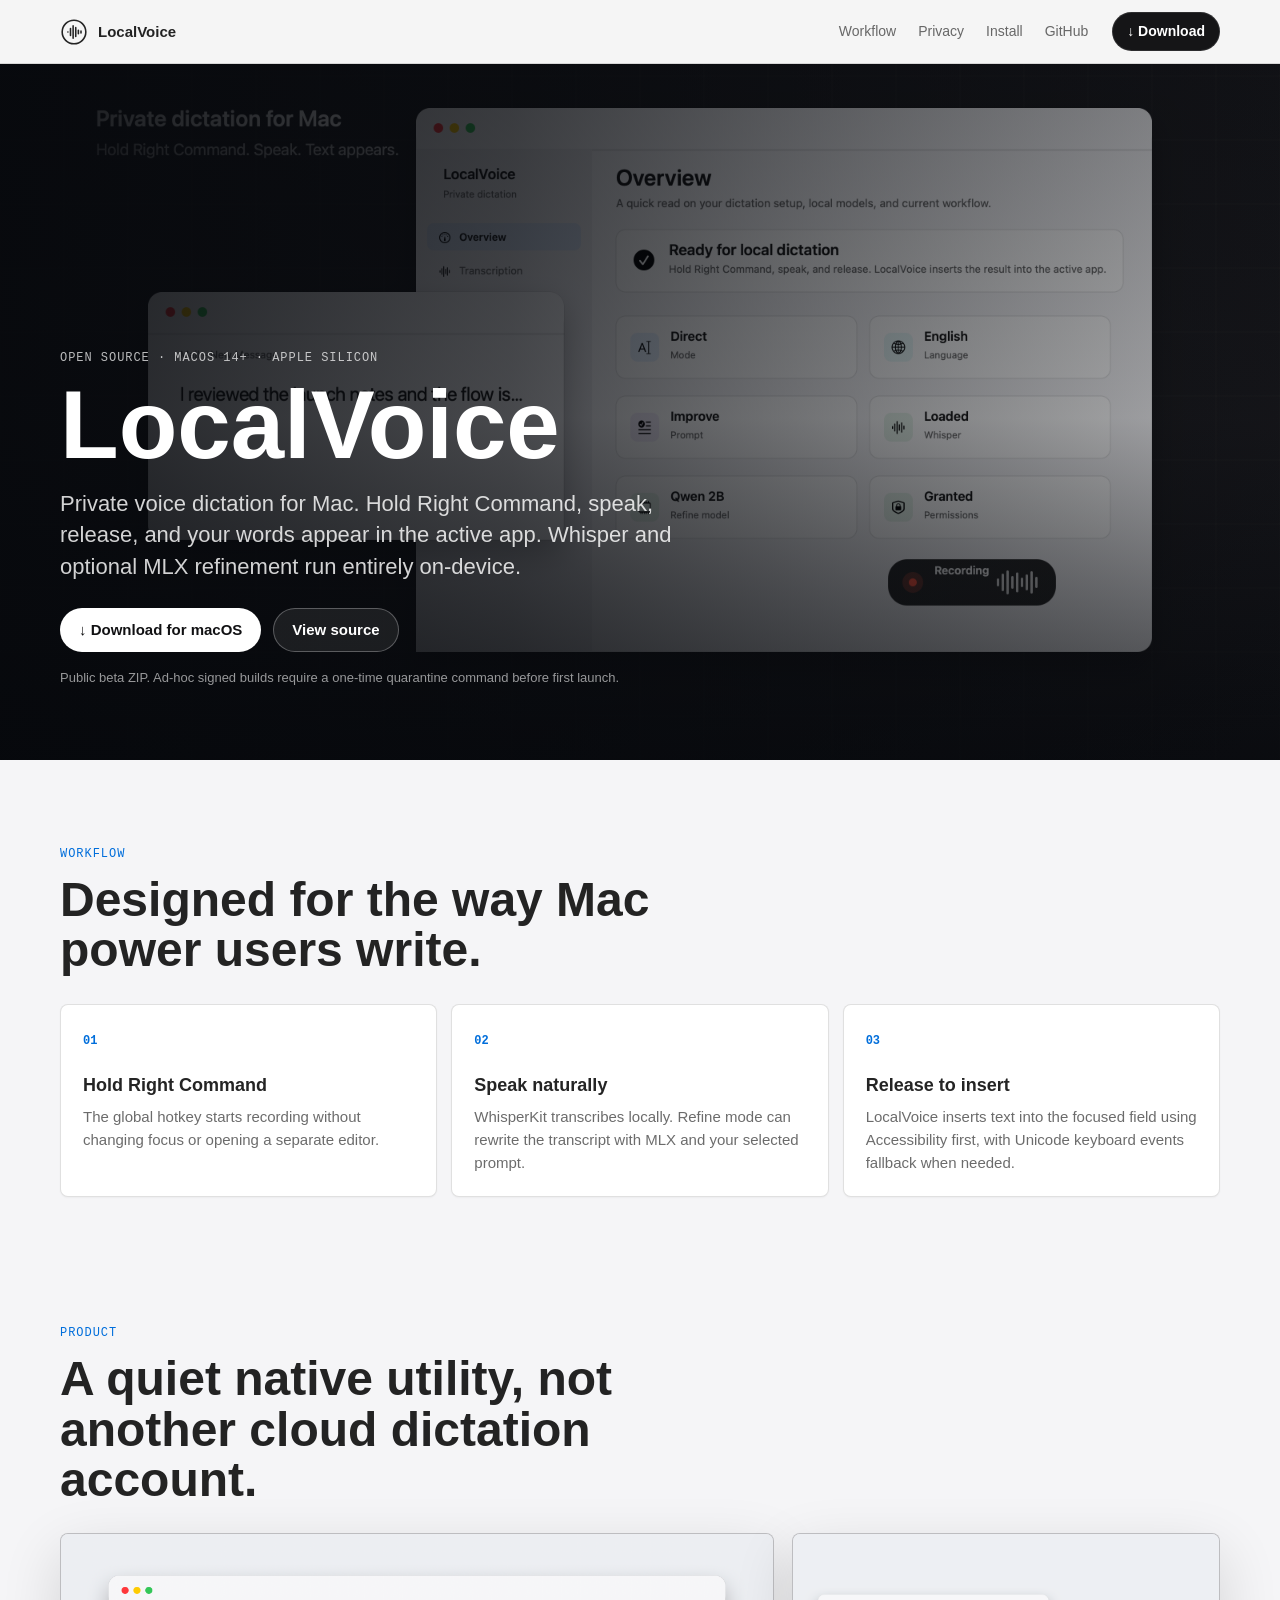
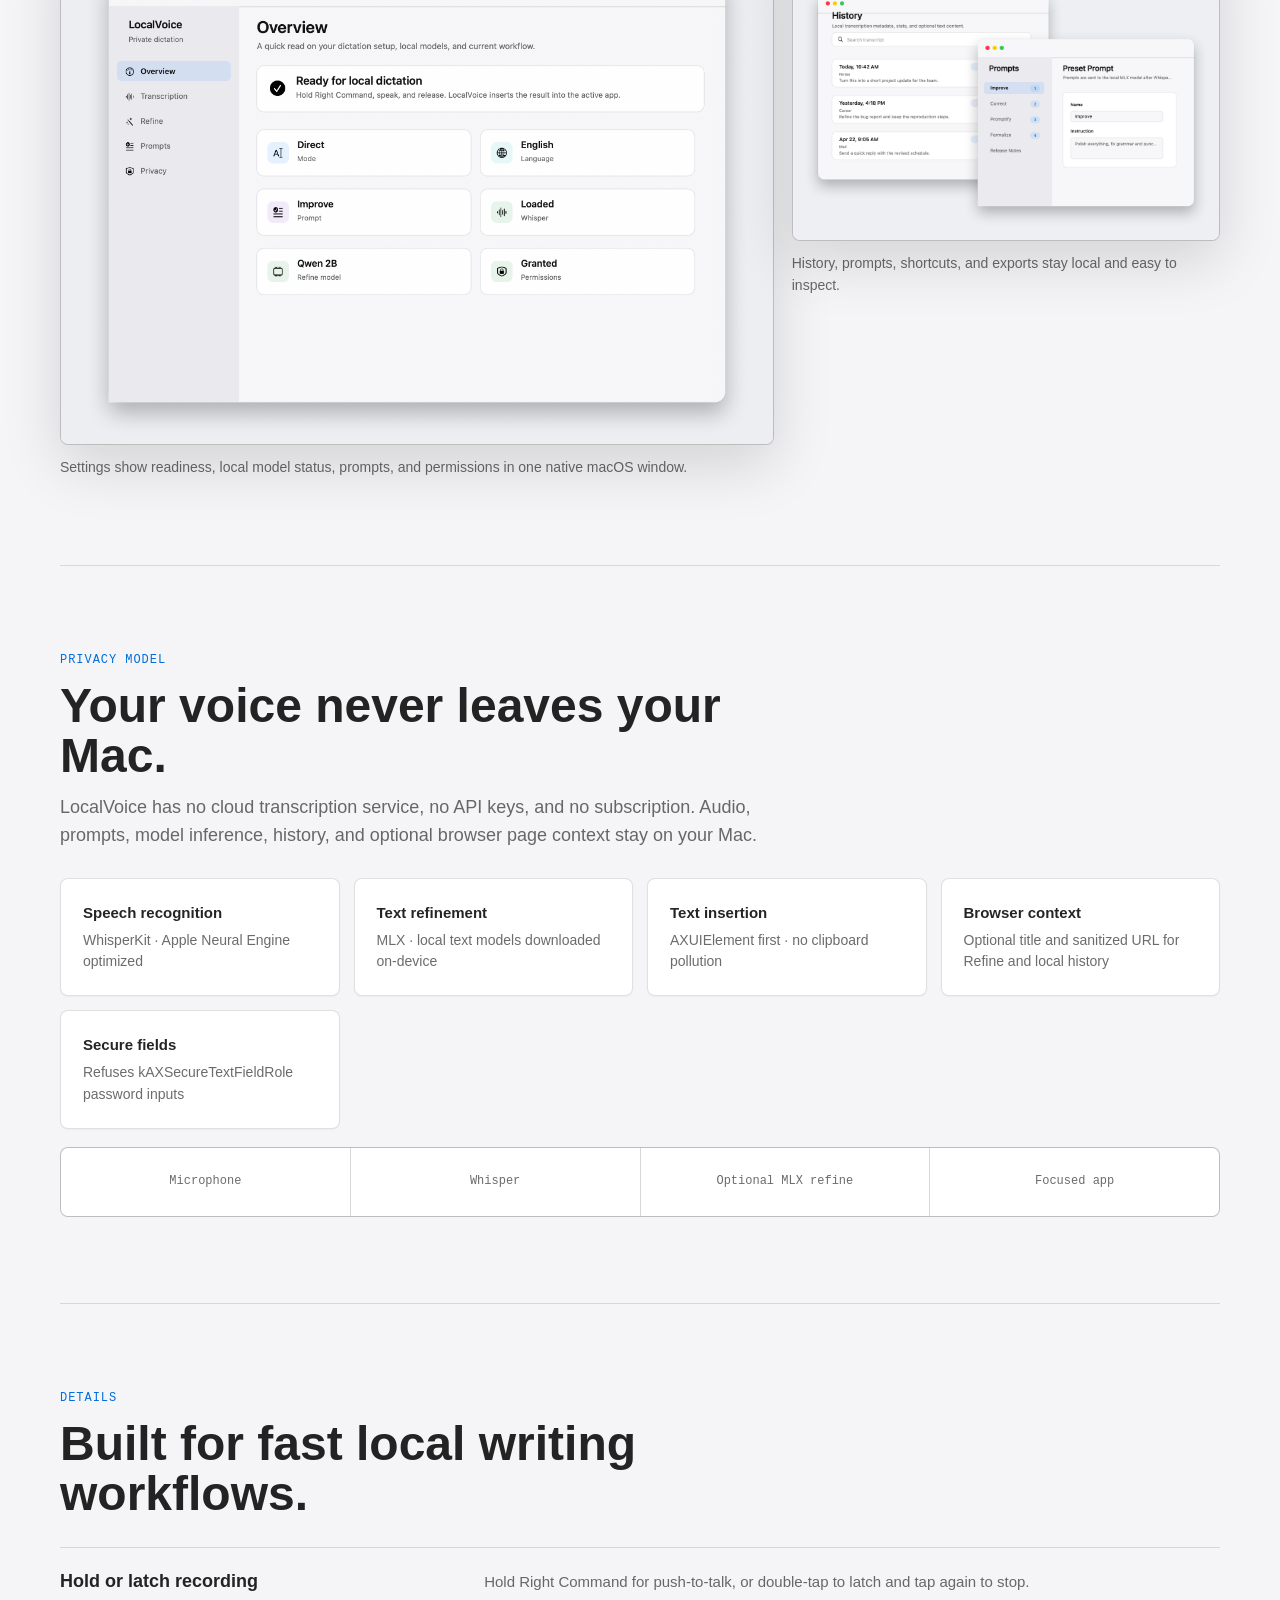
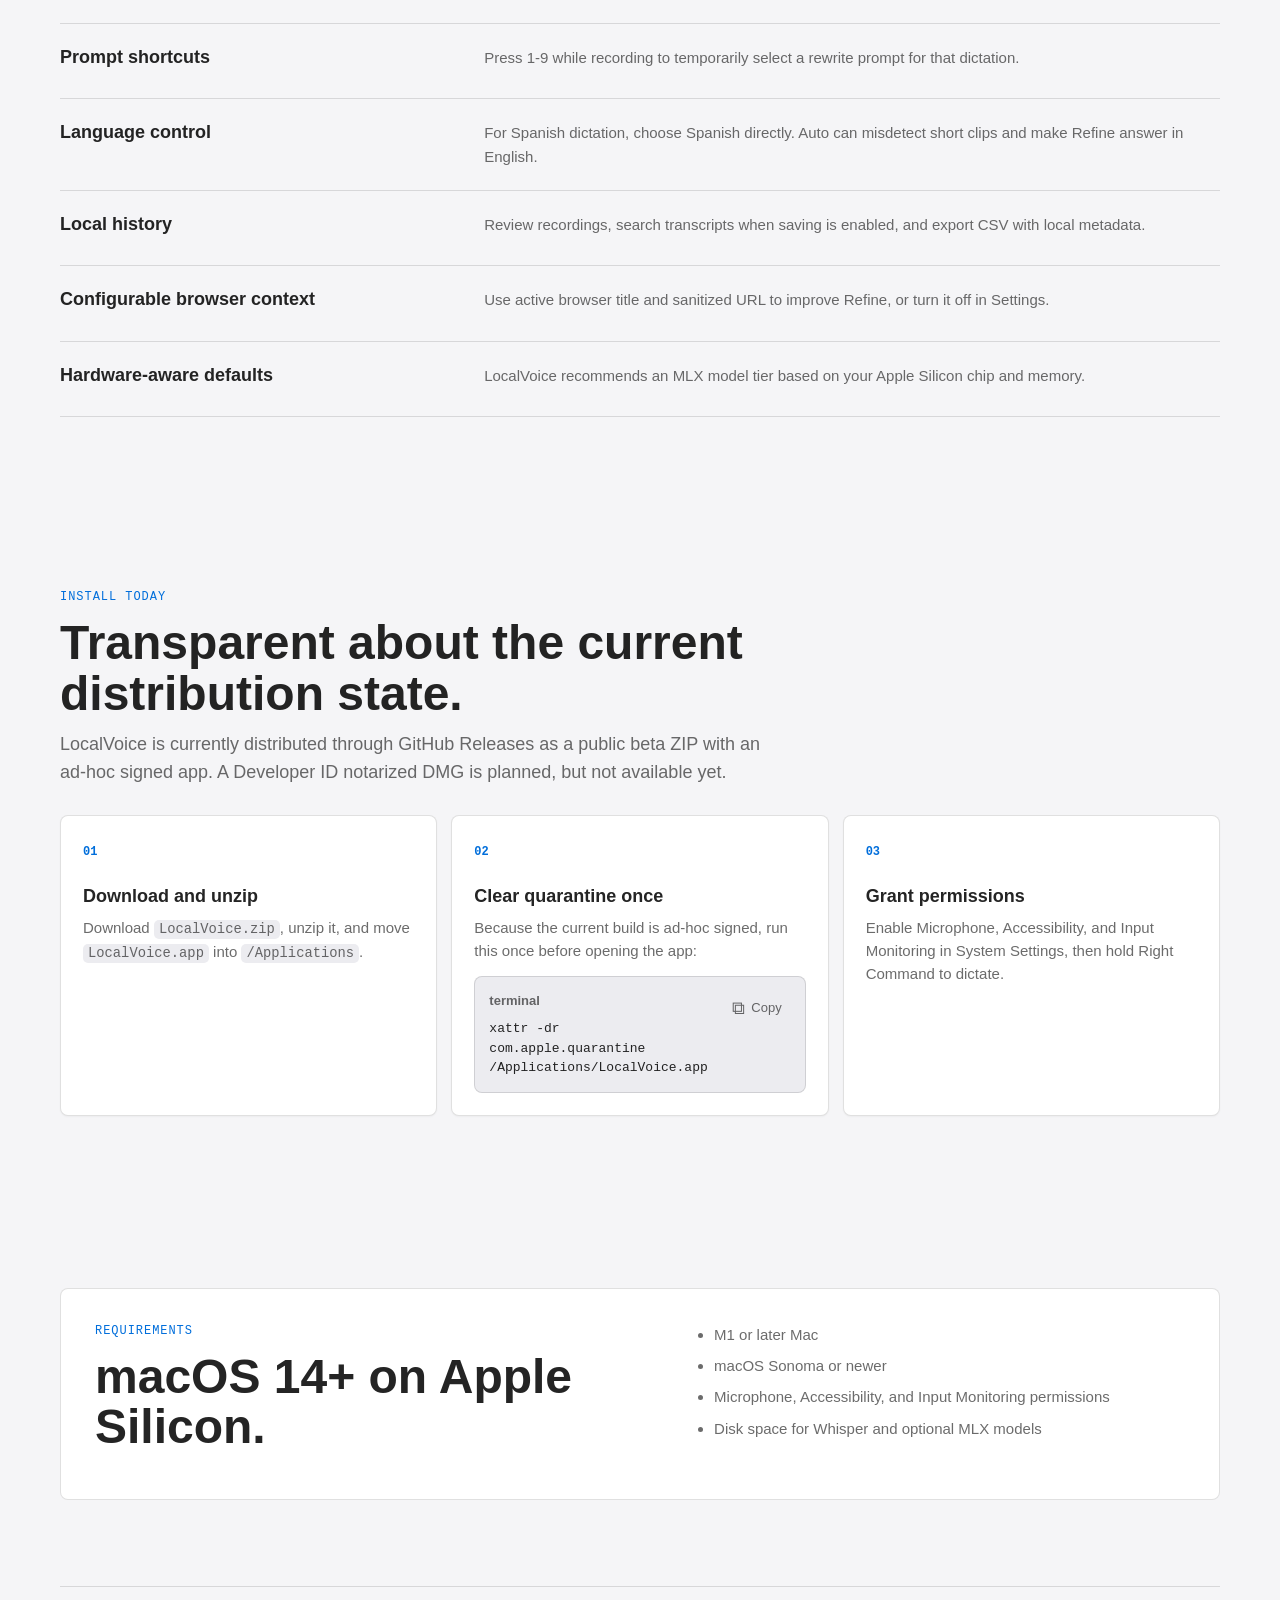
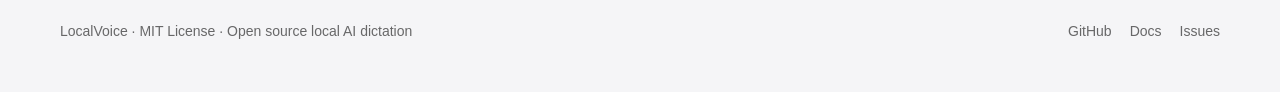
==== commit c3ed2dfa: "Add browser-page context, tests, and packaging updates Introduce optional browser page context for R" ====
--- a/site/index.html
+++ b/site/index.html
@@ -44,7 +44,7 @@
           <a class="button primary" href="https://github.com/maxgubitosi/LocalVoice/releases/latest/download/LocalVoice.zip" download>↓ Download for macOS</a>
           <a class="button secondary" href="https://github.com/maxgubitosi/LocalVoice">View source</a>
         </div>
-        <p class="hero-note">Current release is ad-hoc signed. First launch requires a one-time quarantine command.</p>
+        <p class="hero-note">Public beta ZIP. Ad-hoc signed builds require a one-time quarantine command before first launch.</p>
       </div>
     </section>
 
@@ -67,7 +67,7 @@
         <article class="panel step">
           <span class="step-index">03</span>
           <h3>Release to insert</h3>
-          <p>LocalVoice inserts text into the focused field using Accessibility first, with pasteboard fallback when needed.</p>
+          <p>LocalVoice inserts text into the focused field using Accessibility first, with Unicode keyboard events fallback when needed.</p>
         </article>
       </div>
     </section>
@@ -93,7 +93,7 @@
       <div class="section-heading">
         <p class="label">Privacy model</p>
         <h2>Your voice never leaves your Mac.</h2>
-        <p class="section-copy">LocalVoice has no cloud transcription service, no API keys, and no subscription. The app is MIT licensed, so the audio path is auditable.</p>
+        <p class="section-copy">LocalVoice has no cloud transcription service, no API keys, and no subscription. Audio, prompts, model inference, history, and optional browser page context stay on your Mac.</p>
       </div>
       <div class="proof-grid">
         <article class="panel proof">
@@ -102,11 +102,15 @@
         </article>
         <article class="panel proof">
           <strong>Text refinement</strong>
-          <span>MLX · Qwen models downloaded locally</span>
+          <span>MLX · local text models downloaded on-device</span>
         </article>
         <article class="panel proof">
           <strong>Text insertion</strong>
-          <span>AXUIElement first · clipboard fallback restored</span>
+          <span>AXUIElement first · no clipboard pollution</span>
+        </article>
+        <article class="panel proof">
+          <strong>Browser context</strong>
+          <span>Optional title and sanitized URL for Refine and local history</span>
         </article>
         <article class="panel proof">
           <strong>Secure fields</strong>
@@ -136,8 +140,16 @@
           <p>Press 1-9 while recording to temporarily select a rewrite prompt for that dictation.</p>
         </div>
         <div class="feature-row">
+          <h3>Language control</h3>
+          <p>For Spanish dictation, choose Spanish directly. Auto can misdetect short clips and make Refine answer in English.</p>
+        </div>
+        <div class="feature-row">
           <h3>Local history</h3>
-          <p>Review recordings, search transcripts when saving is enabled, and export CSV for analysis.</p>
+          <p>Review recordings, search transcripts when saving is enabled, and export CSV with local metadata.</p>
+        </div>
+        <div class="feature-row">
+          <h3>Configurable browser context</h3>
+          <p>Use active browser title and sanitized URL to improve Refine, or turn it off in Settings.</p>
         </div>
         <div class="feature-row">
           <h3>Hardware-aware defaults</h3>
@@ -150,7 +162,7 @@
       <div class="section-heading">
         <p class="label">Install today</p>
         <h2>Transparent about the current distribution state.</h2>
-        <p class="section-copy">LocalVoice is currently distributed through GitHub Releases as an ad-hoc signed app. A Developer ID notarized DMG is planned, but not available yet.</p>
+        <p class="section-copy">LocalVoice is currently distributed through GitHub Releases as a public beta ZIP with an ad-hoc signed app. A Developer ID notarized DMG is planned, but not available yet.</p>
       </div>
       <div class="install-grid">
         <article class="panel install-card">
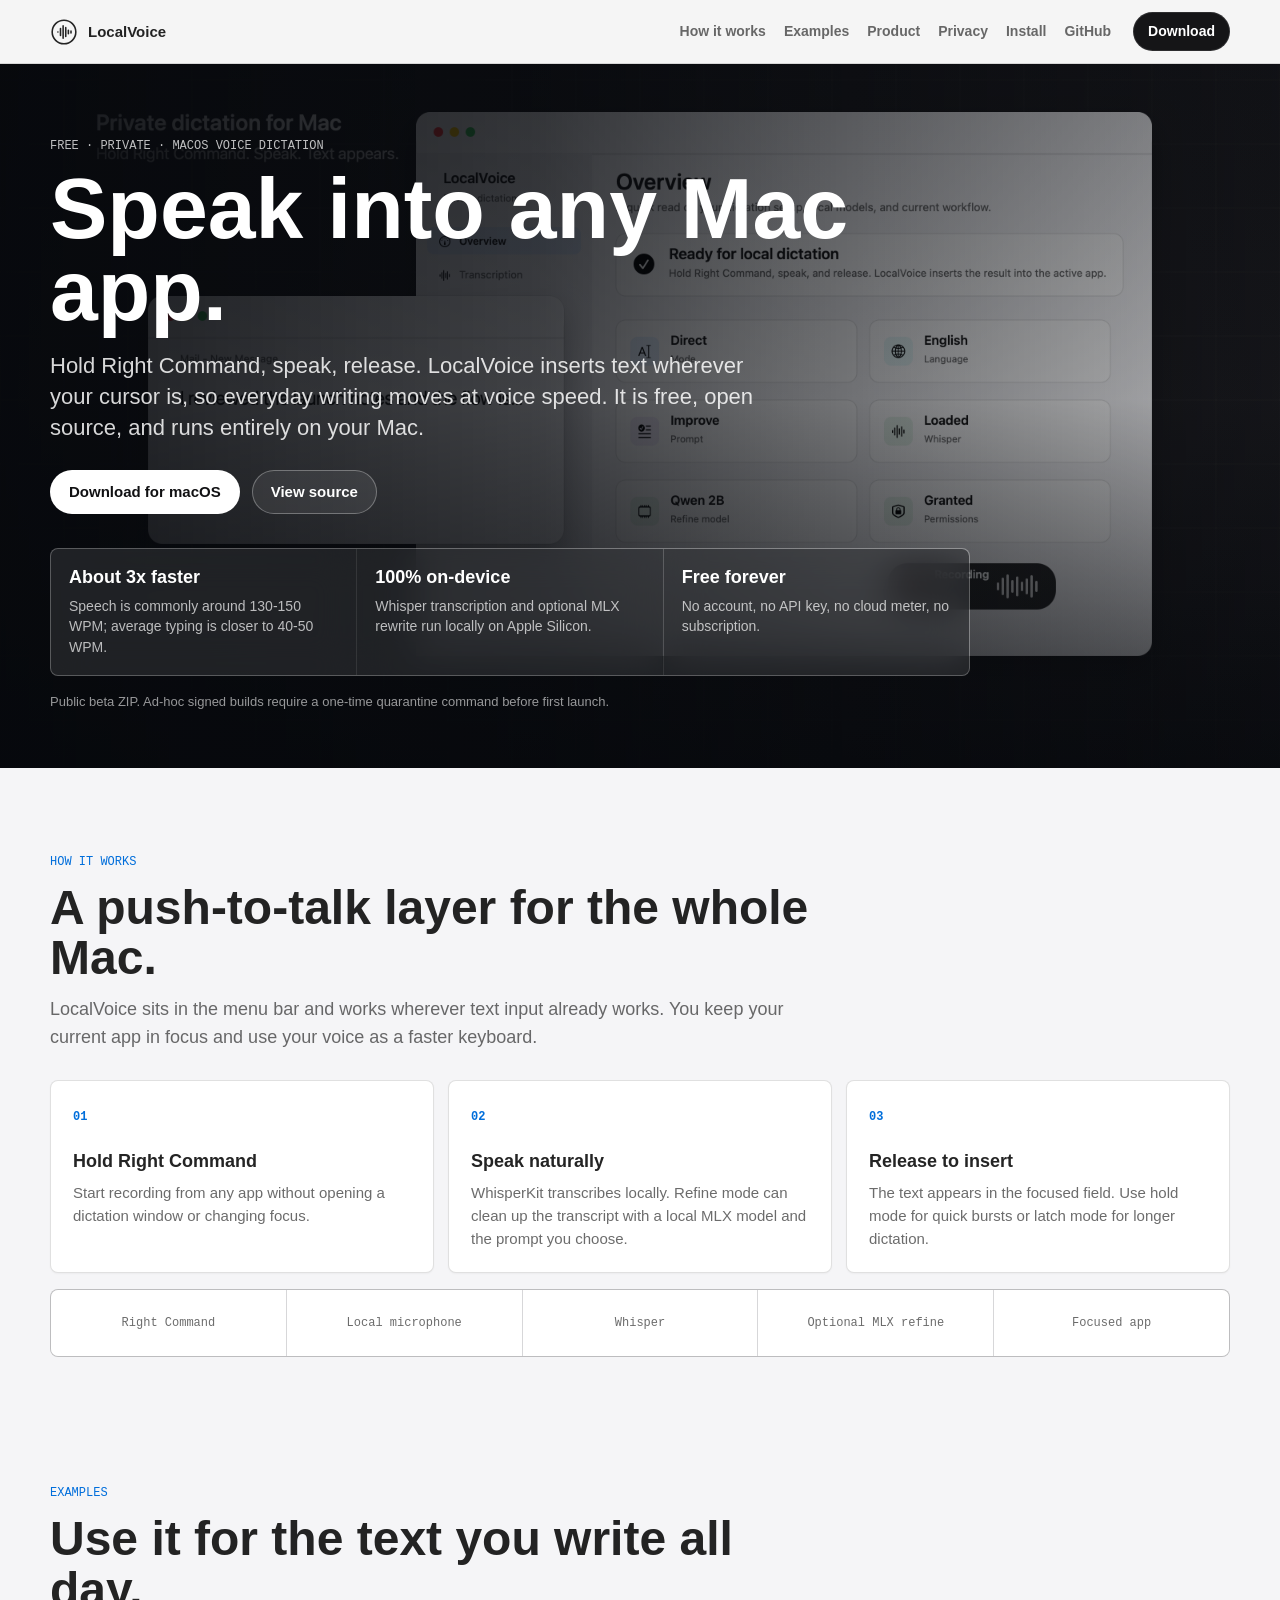
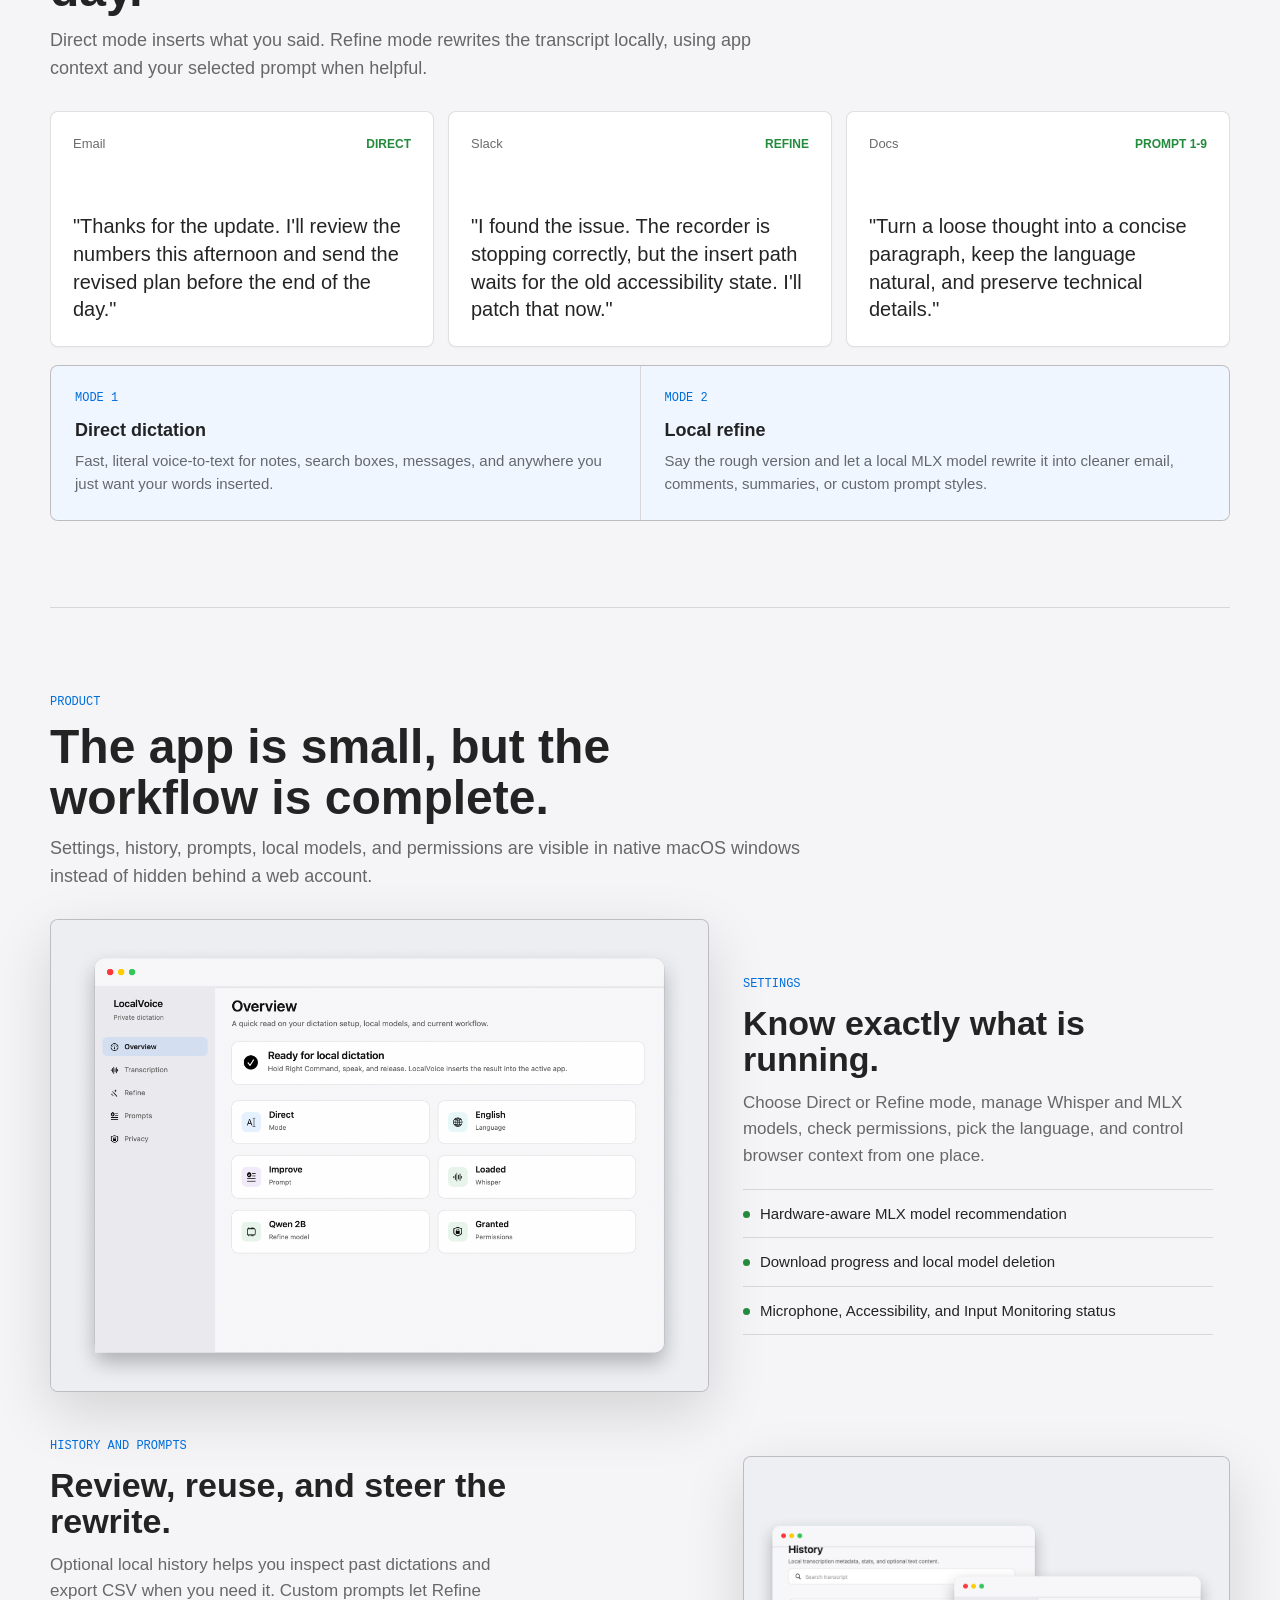
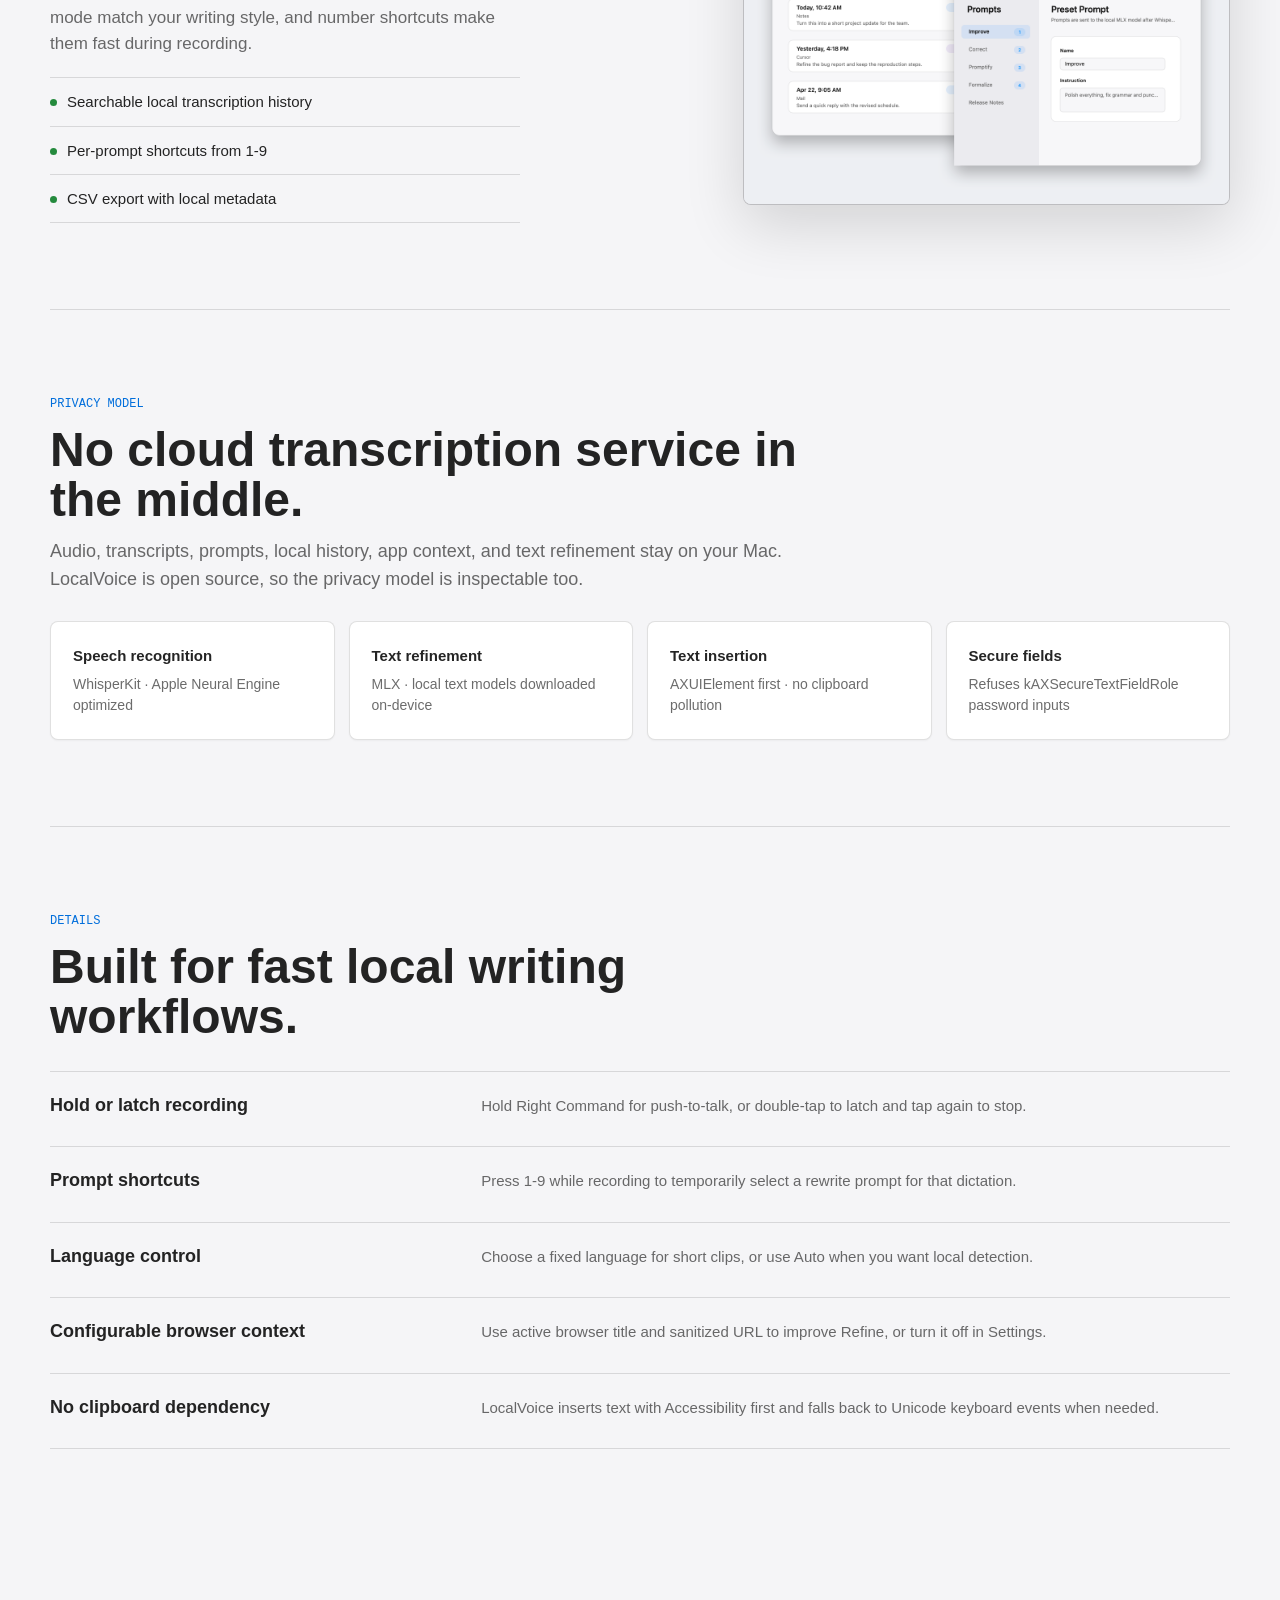
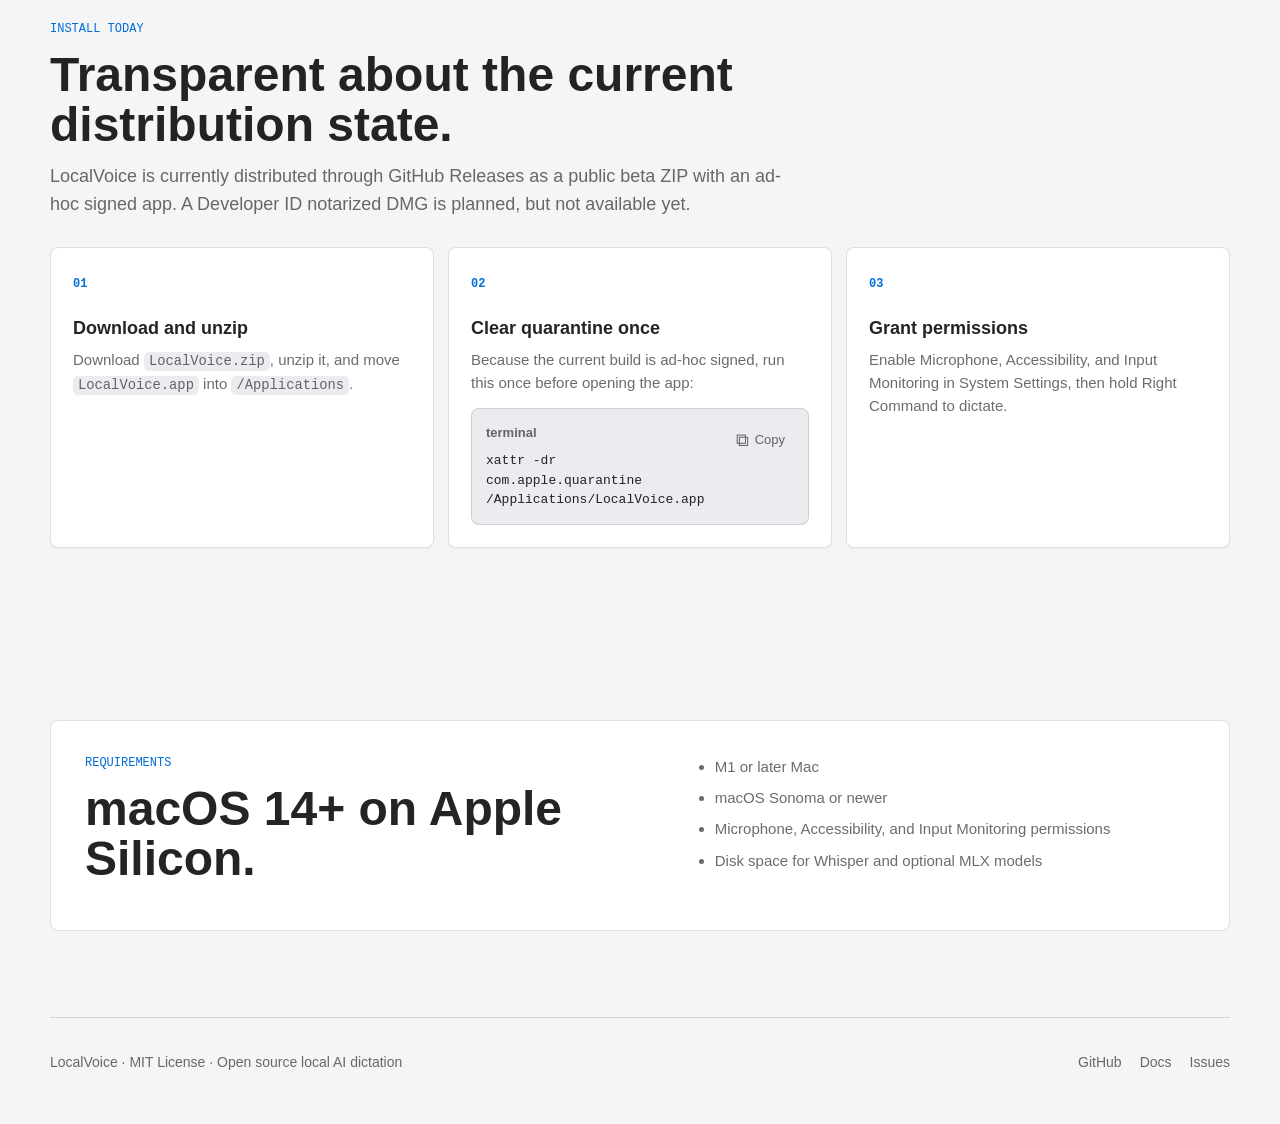
==== commit 7046f753: "Refactor recording overlay UI and update website Sync menu bar recording state and refactor the reco" ====
--- a/site/index.html
+++ b/site/index.html
@@ -3,10 +3,10 @@
 <head>
   <meta charset="utf-8">
   <meta name="viewport" content="width=device-width, initial-scale=1">
-  <title>LocalVoice - Private voice dictation for Mac</title>
-  <meta name="description" content="LocalVoice is a private voice dictation app for macOS. Hold Right Command, speak, release, and text appears in any app. Whisper and MLX run on-device.">
+  <title>LocalVoice - Free private voice dictation for Mac</title>
+  <meta name="description" content="LocalVoice lets you dictate into any Mac app by holding Right Command. Free, open source, and fully on-device with Whisper and optional local MLX refinement.">
   <meta property="og:title" content="LocalVoice">
-  <meta property="og:description" content="Private voice dictation for Mac. Runs entirely on-device.">
+  <meta property="og:description" content="Free private voice dictation for Mac. Hold a key, speak, and insert text anywhere.">
   <meta property="og:image" content="assets/hero.png">
   <link rel="stylesheet" href="style.css">
 </head>
@@ -22,12 +22,14 @@
       <span>LocalVoice</span>
     </a>
     <nav class="nav-links" aria-label="Primary navigation">
-      <a href="#workflow">Workflow</a>
+      <a href="#workflow">How it works</a>
+      <a href="#examples">Examples</a>
+      <a href="#product">Product</a>
       <a href="#privacy">Privacy</a>
       <a href="#install">Install</a>
       <a href="https://github.com/maxgubitosi/LocalVoice">GitHub</a>
     </nav>
-    <a class="header-download" href="https://github.com/maxgubitosi/LocalVoice/releases/latest/download/LocalVoice.zip" download>↓ Download</a>
+    <a class="header-download" href="https://github.com/maxgubitosi/LocalVoice/releases/latest/download/LocalVoice.zip" download>Download</a>
   </header>
 
   <main id="top">
@@ -35,65 +37,153 @@
       <img class="hero-image" src="assets/hero.png" alt="LocalVoice running on macOS with settings and recording overlay visible">
       <div class="hero-shade"></div>
       <div class="hero-content">
-        <p class="eyebrow">Open source · macOS 14+ · Apple Silicon</p>
-        <h1>LocalVoice</h1>
+        <p class="eyebrow">Free · private · macOS voice dictation</p>
+        <h1>Speak into any Mac app.</h1>
         <p class="hero-copy">
-          Private voice dictation for Mac. Hold Right Command, speak, release, and your words appear in the active app. Whisper and optional MLX refinement run entirely on-device.
+          Hold Right Command, speak, release. LocalVoice inserts text wherever your cursor is, so everyday writing moves at voice speed. It is free, open source, and runs entirely on your Mac.
         </p>
         <div class="hero-actions">
-          <a class="button primary" href="https://github.com/maxgubitosi/LocalVoice/releases/latest/download/LocalVoice.zip" download>↓ Download for macOS</a>
+          <a class="button primary" href="https://github.com/maxgubitosi/LocalVoice/releases/latest/download/LocalVoice.zip" download>Download for macOS</a>
           <a class="button secondary" href="https://github.com/maxgubitosi/LocalVoice">View source</a>
         </div>
+        <div class="hero-metrics" aria-label="LocalVoice highlights">
+          <div>
+            <strong>About 3x faster</strong>
+            <span>Speech is commonly around 130-150 WPM; average typing is closer to 40-50 WPM.</span>
+          </div>
+          <div>
+            <strong>100% on-device</strong>
+            <span>Whisper transcription and optional MLX rewrite run locally on Apple Silicon.</span>
+          </div>
+          <div>
+            <strong>Free forever</strong>
+            <span>No account, no API key, no cloud meter, no subscription.</span>
+          </div>
+        </div>
         <p class="hero-note">Public beta ZIP. Ad-hoc signed builds require a one-time quarantine command before first launch.</p>
       </div>
     </section>
 
-    <section id="workflow" class="section">
-      <div class="section-heading">
-        <p class="label">Workflow</p>
-        <h2>Designed for the way Mac power users write.</h2>
+    <section id="workflow" class="section workflow-section">
+      <div class="section-heading">
+        <p class="label">How it works</p>
+        <h2>A push-to-talk layer for the whole Mac.</h2>
+        <p class="section-copy">LocalVoice sits in the menu bar and works wherever text input already works. You keep your current app in focus and use your voice as a faster keyboard.</p>
       </div>
       <div class="workflow-grid">
         <article class="panel step">
           <span class="step-index">01</span>
           <h3>Hold Right Command</h3>
-          <p>The global hotkey starts recording without changing focus or opening a separate editor.</p>
+          <p>Start recording from any app without opening a dictation window or changing focus.</p>
         </article>
         <article class="panel step">
           <span class="step-index">02</span>
           <h3>Speak naturally</h3>
-          <p>WhisperKit transcribes locally. Refine mode can rewrite the transcript with MLX and your selected prompt.</p>
+          <p>WhisperKit transcribes locally. Refine mode can clean up the transcript with a local MLX model and the prompt you choose.</p>
         </article>
         <article class="panel step">
           <span class="step-index">03</span>
           <h3>Release to insert</h3>
-          <p>LocalVoice inserts text into the focused field using Accessibility first, with Unicode keyboard events fallback when needed.</p>
-        </article>
-      </div>
-    </section>
-
-    <section class="section product-section">
+          <p>The text appears in the focused field. Use hold mode for quick bursts or latch mode for longer dictation.</p>
+        </article>
+      </div>
+      <div class="workflow-strip" aria-label="LocalVoice recording pipeline">
+        <span>Right Command</span>
+        <span>Local microphone</span>
+        <span>Whisper</span>
+        <span>Optional MLX refine</span>
+        <span>Focused app</span>
+      </div>
+    </section>
+
+    <section id="examples" class="section examples-section">
+      <div class="section-heading">
+        <p class="label">Examples</p>
+        <h2>Use it for the text you write all day.</h2>
+        <p class="section-copy">Direct mode inserts what you said. Refine mode rewrites the transcript locally, using app context and your selected prompt when helpful.</p>
+      </div>
+      <div class="example-grid">
+        <article class="example-card">
+          <div class="example-topline">
+            <span>Email</span>
+            <strong>Direct</strong>
+          </div>
+          <p class="example-text">"Thanks for the update. I'll review the numbers this afternoon and send the revised plan before the end of the day."</p>
+        </article>
+        <article class="example-card">
+          <div class="example-topline">
+            <span>Slack</span>
+            <strong>Refine</strong>
+          </div>
+          <p class="example-text">"I found the issue. The recorder is stopping correctly, but the insert path waits for the old accessibility state. I'll patch that now."</p>
+        </article>
+        <article class="example-card">
+          <div class="example-topline">
+            <span>Docs</span>
+            <strong>Prompt 1-9</strong>
+          </div>
+          <p class="example-text">"Turn a loose thought into a concise paragraph, keep the language natural, and preserve technical details."</p>
+        </article>
+      </div>
+      <div class="mode-compare">
+        <div>
+          <p class="label">Mode 1</p>
+          <h3>Direct dictation</h3>
+          <p>Fast, literal voice-to-text for notes, search boxes, messages, and anywhere you just want your words inserted.</p>
+        </div>
+        <div>
+          <p class="label">Mode 2</p>
+          <h3>Local refine</h3>
+          <p>Say the rough version and let a local MLX model rewrite it into cleaner email, comments, summaries, or custom prompt styles.</p>
+        </div>
+      </div>
+    </section>
+
+    <section id="product" class="section product-section">
       <div class="section-heading">
         <p class="label">Product</p>
-        <h2>A quiet native utility, not another cloud dictation account.</h2>
-      </div>
-      <div class="image-grid">
-        <figure class="screenshot large">
-          <img src="assets/settings.png" alt="LocalVoice settings window showing local model and permission status">
-          <figcaption>Settings show readiness, local model status, prompts, and permissions in one native macOS window.</figcaption>
-        </figure>
-        <figure class="screenshot">
-          <img src="assets/history-prompts.png" alt="LocalVoice history and prompt management screens">
-          <figcaption>History, prompts, shortcuts, and exports stay local and easy to inspect.</figcaption>
-        </figure>
+        <h2>The app is small, but the workflow is complete.</h2>
+        <p class="section-copy">Settings, history, prompts, local models, and permissions are visible in native macOS windows instead of hidden behind a web account.</p>
+      </div>
+      <div class="tour-list">
+        <article class="tour-row">
+          <figure class="screenshot">
+            <img src="assets/settings.png" alt="LocalVoice settings window showing local model and permission status">
+          </figure>
+          <div class="tour-copy">
+            <p class="label">Settings</p>
+            <h3>Know exactly what is running.</h3>
+            <p>Choose Direct or Refine mode, manage Whisper and MLX models, check permissions, pick the language, and control browser context from one place.</p>
+            <ul class="compact-list">
+              <li>Hardware-aware MLX model recommendation</li>
+              <li>Download progress and local model deletion</li>
+              <li>Microphone, Accessibility, and Input Monitoring status</li>
+            </ul>
+          </div>
+        </article>
+        <article class="tour-row reverse">
+          <figure class="screenshot">
+            <img src="assets/history-prompts.png" alt="LocalVoice history and prompt management screens">
+          </figure>
+          <div class="tour-copy">
+            <p class="label">History and prompts</p>
+            <h3>Review, reuse, and steer the rewrite.</h3>
+            <p>Optional local history helps you inspect past dictations and export CSV when you need it. Custom prompts let Refine mode match your writing style, and number shortcuts make them fast during recording.</p>
+            <ul class="compact-list">
+              <li>Searchable local transcription history</li>
+              <li>Per-prompt shortcuts from 1-9</li>
+              <li>CSV export with local metadata</li>
+            </ul>
+          </div>
+        </article>
       </div>
     </section>
 
     <section id="privacy" class="section proof-section">
       <div class="section-heading">
         <p class="label">Privacy model</p>
-        <h2>Your voice never leaves your Mac.</h2>
-        <p class="section-copy">LocalVoice has no cloud transcription service, no API keys, and no subscription. Audio, prompts, model inference, history, and optional browser page context stay on your Mac.</p>
+        <h2>No cloud transcription service in the middle.</h2>
+        <p class="section-copy">Audio, transcripts, prompts, local history, app context, and text refinement stay on your Mac. LocalVoice is open source, so the privacy model is inspectable too.</p>
       </div>
       <div class="proof-grid">
         <article class="panel proof">
@@ -109,20 +199,10 @@
           <span>AXUIElement first · no clipboard pollution</span>
         </article>
         <article class="panel proof">
-          <strong>Browser context</strong>
-          <span>Optional title and sanitized URL for Refine and local history</span>
-        </article>
-        <article class="panel proof">
           <strong>Secure fields</strong>
           <span>Refuses kAXSecureTextFieldRole password inputs</span>
         </article>
       </div>
-      <div class="architecture">
-        <span>Microphone</span>
-        <span>Whisper</span>
-        <span>Optional MLX refine</span>
-        <span>Focused app</span>
-      </div>
     </section>
 
     <section class="section features-section">
@@ -141,19 +221,15 @@
         </div>
         <div class="feature-row">
           <h3>Language control</h3>
-          <p>For Spanish dictation, choose Spanish directly. Auto can misdetect short clips and make Refine answer in English.</p>
-        </div>
-        <div class="feature-row">
-          <h3>Local history</h3>
-          <p>Review recordings, search transcripts when saving is enabled, and export CSV with local metadata.</p>
+          <p>Choose a fixed language for short clips, or use Auto when you want local detection.</p>
         </div>
         <div class="feature-row">
           <h3>Configurable browser context</h3>
           <p>Use active browser title and sanitized URL to improve Refine, or turn it off in Settings.</p>
         </div>
         <div class="feature-row">
-          <h3>Hardware-aware defaults</h3>
-          <p>LocalVoice recommends an MLX model tier based on your Apple Silicon chip and memory.</p>
+          <h3>No clipboard dependency</h3>
+          <p>LocalVoice inserts text with Accessibility first and falls back to Unicode keyboard events when needed.</p>
         </div>
       </div>
     </section>
--- a/site/style.css
+++ b/site/style.css
@@ -6,6 +6,7 @@
   --bg: #f5f5f7;
   --surface: #ffffff;
   --surface-soft: #ececf0;
+  --surface-tint: #f0f6ff;
   --text: rgba(0, 0, 0, 0.86);
   --muted: rgba(0, 0, 0, 0.58);
   --faint: rgba(0, 0, 0, 0.34);
@@ -14,7 +15,7 @@
   --blue: #006edb;
   --green: #248a3d;
   --red: #d9342b;
-  --purple: #7c3bb6;
+  --ink: #151517;
   --nav-bg: rgba(255, 255, 255, 0.96);
   --shadow: 0 20px 60px rgba(0, 0, 0, 0.14);
 }
@@ -24,6 +25,7 @@
     --bg: #111113;
     --surface: #1c1c1f;
     --surface-soft: #27272b;
+    --surface-tint: #142236;
     --text: rgba(255, 255, 255, 0.92);
     --muted: rgba(255, 255, 255, 0.62);
     --faint: rgba(255, 255, 255, 0.38);
@@ -32,7 +34,7 @@
     --blue: #4da3ff;
     --green: #3fb950;
     --red: #ff5a52;
-    --purple: #b37cff;
+    --ink: #f7f7f8;
     --nav-bg: rgba(28, 28, 31, 0.97);
     --shadow: 0 24px 70px rgba(0, 0, 0, 0.42);
   }
@@ -73,8 +75,8 @@
   height: 64px;
   display: flex;
   align-items: center;
-  gap: 24px;
-  padding: 0 max(24px, calc((100vw - 1160px) / 2));
+  gap: 22px;
+  padding: 0 max(24px, calc((100vw - 1180px) / 2));
   background: var(--nav-bg);
   border-bottom: 1px solid var(--line);
   backdrop-filter: blur(24px);
@@ -89,6 +91,7 @@
   text-decoration: none;
   font-weight: 700;
   letter-spacing: 0;
+  white-space: nowrap;
 }
 
 .brand-mark {
@@ -115,7 +118,7 @@
 .nav-links {
   display: flex;
   align-items: center;
-  gap: 22px;
+  gap: 18px;
   margin-left: auto;
 }
 
@@ -123,7 +126,8 @@
   text-decoration: none;
   color: var(--muted);
   font-size: 14px;
-  font-weight: 500;
+  font-weight: 550;
+  white-space: nowrap;
 }
 
 .nav-links a:hover {
@@ -143,7 +147,7 @@
 }
 
 .hero {
-  min-height: min(760px, 86vh);
+  min-height: min(780px, 84svh);
   position: relative;
   display: grid;
   align-items: end;
@@ -165,16 +169,16 @@
   position: absolute;
   inset: 0;
   background:
-    linear-gradient(90deg, rgba(6, 8, 12, 0.88) 0%, rgba(6, 8, 12, 0.68) 40%, rgba(6, 8, 12, 0.18) 100%),
-    linear-gradient(0deg, rgba(6, 8, 12, 0.72) 0%, rgba(6, 8, 12, 0.10) 45%, rgba(6, 8, 12, 0.35) 100%);
+    linear-gradient(90deg, rgba(6, 8, 12, 0.90) 0%, rgba(6, 8, 12, 0.72) 42%, rgba(6, 8, 12, 0.18) 100%),
+    linear-gradient(0deg, rgba(6, 8, 12, 0.78) 0%, rgba(6, 8, 12, 0.08) 48%, rgba(6, 8, 12, 0.36) 100%);
 }
 
 .hero-content {
   position: relative;
   z-index: 1;
-  width: min(1160px, calc(100% - 48px));
+  width: min(1180px, calc(100% - 48px));
   margin: 0 auto;
-  padding: 150px 0 72px;
+  padding: 138px 0 56px;
   color: #fff;
 }
 
@@ -184,13 +188,13 @@
   font-family: var(--font-mono);
   font-size: 12px;
   line-height: 1.4;
-  letter-spacing: 0.08em;
+  letter-spacing: 0;
   text-transform: uppercase;
   color: var(--blue);
 }
 
 .hero .eyebrow {
-  color: rgba(255, 255, 255, 0.72);
+  color: rgba(255, 255, 255, 0.74);
 }
 
 h1,
@@ -201,19 +205,20 @@
 }
 
 h1 {
+  max-width: 800px;
   margin-bottom: 18px;
   font-family: var(--font-display);
-  font-size: 96px;
-  line-height: 0.95;
+  font-size: 86px;
+  line-height: 0.96;
   letter-spacing: 0;
 }
 
 .hero-copy {
-  max-width: 670px;
+  max-width: 720px;
   margin-bottom: 26px;
   font-size: 22px;
   line-height: 1.42;
-  color: rgba(255, 255, 255, 0.82);
+  color: rgba(255, 255, 255, 0.84);
 }
 
 .hero-actions {
@@ -242,7 +247,7 @@
 
 .button.secondary {
   color: #fff;
-  border-color: rgba(255, 255, 255, 0.28);
+  border-color: rgba(255, 255, 255, 0.30);
   background: rgba(255, 255, 255, 0.08);
 }
 
@@ -250,21 +255,58 @@
   transform: translateY(-1px);
 }
 
+.hero-metrics {
+  width: min(920px, 100%);
+  margin-top: 34px;
+  display: grid;
+  grid-template-columns: repeat(3, minmax(0, 1fr));
+  gap: 1px;
+  overflow: hidden;
+  border: 1px solid rgba(255, 255, 255, 0.18);
+  border-radius: 8px;
+  background: rgba(255, 255, 255, 0.18);
+}
+
+.hero-metrics div {
+  min-height: 126px;
+  padding: 18px;
+  background: rgba(9, 11, 16, 0.46);
+  backdrop-filter: blur(18px);
+  -webkit-backdrop-filter: blur(18px);
+}
+
+.hero-metrics strong,
+.hero-metrics span {
+  display: block;
+}
+
+.hero-metrics strong {
+  margin-bottom: 8px;
+  font-size: 18px;
+  line-height: 1.2;
+}
+
+.hero-metrics span {
+  color: rgba(255, 255, 255, 0.70);
+  font-size: 14px;
+  line-height: 1.45;
+}
+
 .hero-note {
   margin: 16px 0 0;
-  max-width: 560px;
+  max-width: 620px;
   color: rgba(255, 255, 255, 0.58);
   font-size: 13px;
 }
 
 .section {
-  width: min(1160px, calc(100% - 48px));
+  width: min(1180px, calc(100% - 48px));
   margin: 0 auto;
   padding: 86px 0;
 }
 
 .section-heading {
-  max-width: 720px;
+  max-width: 760px;
   margin-bottom: 28px;
 }
 
@@ -293,10 +335,6 @@
   display: grid;
   grid-template-columns: repeat(3, minmax(0, 1fr));
   gap: 14px;
-}
-
-.proof-grid {
-  grid-template-columns: repeat(4, minmax(0, 1fr));
 }
 
 .panel {
@@ -328,58 +366,10 @@
   color: var(--muted);
 }
 
-.product-section {
-  padding-top: 42px;
-}
-
-.image-grid {
-  display: grid;
-  grid-template-columns: minmax(0, 1.25fr) minmax(300px, 0.75fr);
-  gap: 18px;
-  align-items: start;
-}
-
-.screenshot {
-  margin: 0;
-}
-
-.screenshot img {
-  border-radius: 8px;
-  border: 1px solid var(--line-strong);
-  box-shadow: var(--shadow);
-  background: var(--surface-soft);
-}
-
-.screenshot figcaption {
-  margin-top: 12px;
-  color: var(--muted);
-  font-size: 14px;
-}
-
-.proof-section {
-  border-top: 1px solid var(--line);
-  border-bottom: 1px solid var(--line);
-}
-
-.proof {
-  display: flex;
-  flex-direction: column;
-  gap: 6px;
-}
-
-.proof strong {
-  font-size: 15px;
-}
-
-.proof span {
-  color: var(--muted);
-  font-size: 14px;
-}
-
-.architecture {
-  margin-top: 18px;
-  display: grid;
-  grid-template-columns: repeat(4, minmax(0, 1fr));
+.workflow-strip {
+  margin-top: 16px;
+  display: grid;
+  grid-template-columns: repeat(5, minmax(0, 1fr));
   gap: 1px;
   overflow: hidden;
   border: 1px solid var(--line);
@@ -387,8 +377,8 @@
   background: var(--line);
 }
 
-.architecture span {
-  min-height: 68px;
+.workflow-strip span {
+  min-height: 66px;
   display: grid;
   place-items: center;
   padding: 14px;
@@ -397,6 +387,171 @@
   font-size: 12px;
   color: var(--muted);
   background: var(--surface);
+}
+
+.examples-section {
+  padding-top: 42px;
+}
+
+.example-grid {
+  display: grid;
+  grid-template-columns: repeat(3, minmax(0, 1fr));
+  gap: 14px;
+}
+
+.example-card {
+  min-height: 236px;
+  display: flex;
+  flex-direction: column;
+  justify-content: space-between;
+  gap: 28px;
+  padding: 22px;
+  border: 1px solid var(--line);
+  border-radius: 8px;
+  background: var(--surface);
+  box-shadow: 0 1px 2px rgba(0, 0, 0, 0.04);
+}
+
+.example-topline {
+  display: flex;
+  align-items: center;
+  justify-content: space-between;
+  gap: 14px;
+  font-size: 13px;
+  color: var(--muted);
+}
+
+.example-topline strong {
+  color: var(--green);
+  font-size: 12px;
+  font-weight: 700;
+  text-transform: uppercase;
+}
+
+.example-text {
+  margin-bottom: 0;
+  font-size: 20px;
+  line-height: 1.38;
+  color: var(--text);
+  overflow-wrap: anywhere;
+}
+
+.mode-compare {
+  margin-top: 18px;
+  display: grid;
+  grid-template-columns: repeat(2, minmax(0, 1fr));
+  gap: 1px;
+  overflow: hidden;
+  border: 1px solid var(--line);
+  border-radius: 8px;
+  background: var(--line);
+}
+
+.mode-compare div {
+  padding: 24px;
+  background: var(--surface-tint);
+}
+
+.mode-compare p:last-child {
+  margin-bottom: 0;
+  color: var(--muted);
+}
+
+.product-section {
+  border-top: 1px solid var(--line);
+}
+
+.tour-list {
+  display: grid;
+  gap: 46px;
+}
+
+.tour-row {
+  display: grid;
+  grid-template-columns: minmax(0, 1.15fr) minmax(320px, 0.85fr);
+  gap: 34px;
+  align-items: center;
+}
+
+.tour-row.reverse .screenshot {
+  order: 2;
+}
+
+.screenshot {
+  margin: 0;
+}
+
+.screenshot img {
+  width: 100%;
+  border-radius: 8px;
+  border: 1px solid var(--line-strong);
+  box-shadow: var(--shadow);
+  background: var(--surface-soft);
+}
+
+.tour-copy {
+  max-width: 470px;
+}
+
+.tour-copy h3 {
+  margin-bottom: 12px;
+  font-family: var(--font-display);
+  font-size: 34px;
+  line-height: 1.08;
+  letter-spacing: 0;
+}
+
+.tour-copy p:not(.label) {
+  color: var(--muted);
+  font-size: 17px;
+}
+
+.compact-list {
+  margin: 20px 0 0;
+  padding: 0;
+  list-style: none;
+  border-top: 1px solid var(--line);
+}
+
+.compact-list li {
+  padding: 12px 0;
+  border-bottom: 1px solid var(--line);
+  color: var(--text);
+}
+
+.compact-list li::before {
+  content: "";
+  display: inline-block;
+  width: 7px;
+  height: 7px;
+  margin-right: 10px;
+  border-radius: 50%;
+  background: var(--green);
+  vertical-align: 1px;
+}
+
+.proof-section {
+  border-top: 1px solid var(--line);
+  border-bottom: 1px solid var(--line);
+}
+
+.proof-grid {
+  grid-template-columns: repeat(4, minmax(0, 1fr));
+}
+
+.proof {
+  display: flex;
+  flex-direction: column;
+  gap: 6px;
+}
+
+.proof strong {
+  font-size: 15px;
+}
+
+.proof span {
+  color: var(--muted);
+  font-size: 14px;
 }
 
 .feature-list {
@@ -499,7 +654,7 @@
 }
 
 .footer {
-  width: min(1160px, calc(100% - 48px));
+  width: min(1180px, calc(100% - 48px));
   margin: 0 auto;
   padding: 34px 0 52px;
   border-top: 1px solid var(--line);
@@ -527,7 +682,7 @@
   color: var(--text);
 }
 
-@media (max-width: 860px) {
+@media (max-width: 980px) {
   .site-header {
     padding: 0 18px;
   }
@@ -537,17 +692,17 @@
   }
 
   .hero {
-    min-height: min(680px, 84vh);
+    min-height: min(720px, 84svh);
   }
 
   .hero-content,
   .section,
   .footer {
-    width: min(100% - 32px, 1160px);
+    width: min(100% - 32px, 1180px);
   }
 
   h1 {
-    font-size: 72px;
+    font-size: 68px;
   }
 
   h2 {
@@ -558,9 +713,17 @@
     font-size: 19px;
   }
 
+  .hero-metrics {
+    grid-template-columns: repeat(3, minmax(0, 1fr));
+  }
+
+  .hero-metrics div {
+    min-height: 118px;
+  }
+
   .hero-shade {
     background:
-      linear-gradient(0deg, rgba(6, 8, 12, 0.92) 0%, rgba(6, 8, 12, 0.74) 62%, rgba(6, 8, 12, 0.42) 100%);
+      linear-gradient(0deg, rgba(6, 8, 12, 0.93) 0%, rgba(6, 8, 12, 0.76) 64%, rgba(6, 8, 12, 0.42) 100%);
   }
 
   .hero-image {
@@ -571,14 +734,25 @@
   .workflow-grid,
   .proof-grid,
   .install-grid,
-  .image-grid,
-  .architecture,
+  .example-grid,
+  .workflow-strip,
+  .mode-compare,
+  .tour-row,
   .requirements,
   .feature-row {
     grid-template-columns: 1fr;
   }
 
-  .proof-section {
+  .tour-row.reverse .screenshot {
+    order: 0;
+  }
+
+  .tour-copy {
+    max-width: none;
+  }
+
+  .proof-section,
+  .product-section {
     border-top: 0;
   }
 
@@ -597,12 +771,12 @@
   }
 
   .hero-content {
-    padding-top: 118px;
-    padding-bottom: 40px;
+    padding-top: 112px;
+    padding-bottom: 36px;
   }
 
   h1 {
-    font-size: 54px;
+    font-size: 48px;
   }
 
   h2 {
@@ -622,11 +796,58 @@
     width: 100%;
   }
 
+  .hero-metrics {
+    margin-top: 24px;
+  }
+
   .section {
     padding: 64px 0;
   }
 
+  .example-text {
+    font-size: 18px;
+  }
+
+  .tour-copy h3 {
+    font-size: 28px;
+  }
+
   .requirements {
     padding: 22px;
   }
-}
+
+  .footer div {
+    flex-wrap: wrap;
+  }
+}
+
+@media (max-width: 700px) {
+  .hero-metrics {
+    gap: 8px;
+    overflow: visible;
+    border: 0;
+    background: transparent;
+  }
+
+  .hero-metrics div {
+    min-height: auto;
+    padding: 11px;
+    border: 1px solid rgba(255, 255, 255, 0.18);
+    border-radius: 8px;
+  }
+
+  .hero-metrics strong {
+    margin-bottom: 0;
+    font-size: 13px;
+  }
+
+  .hero-metrics span {
+    display: none;
+  }
+}
+
+@media (max-width: 380px) {
+  .hero-metrics {
+    grid-template-columns: 1fr;
+  }
+}
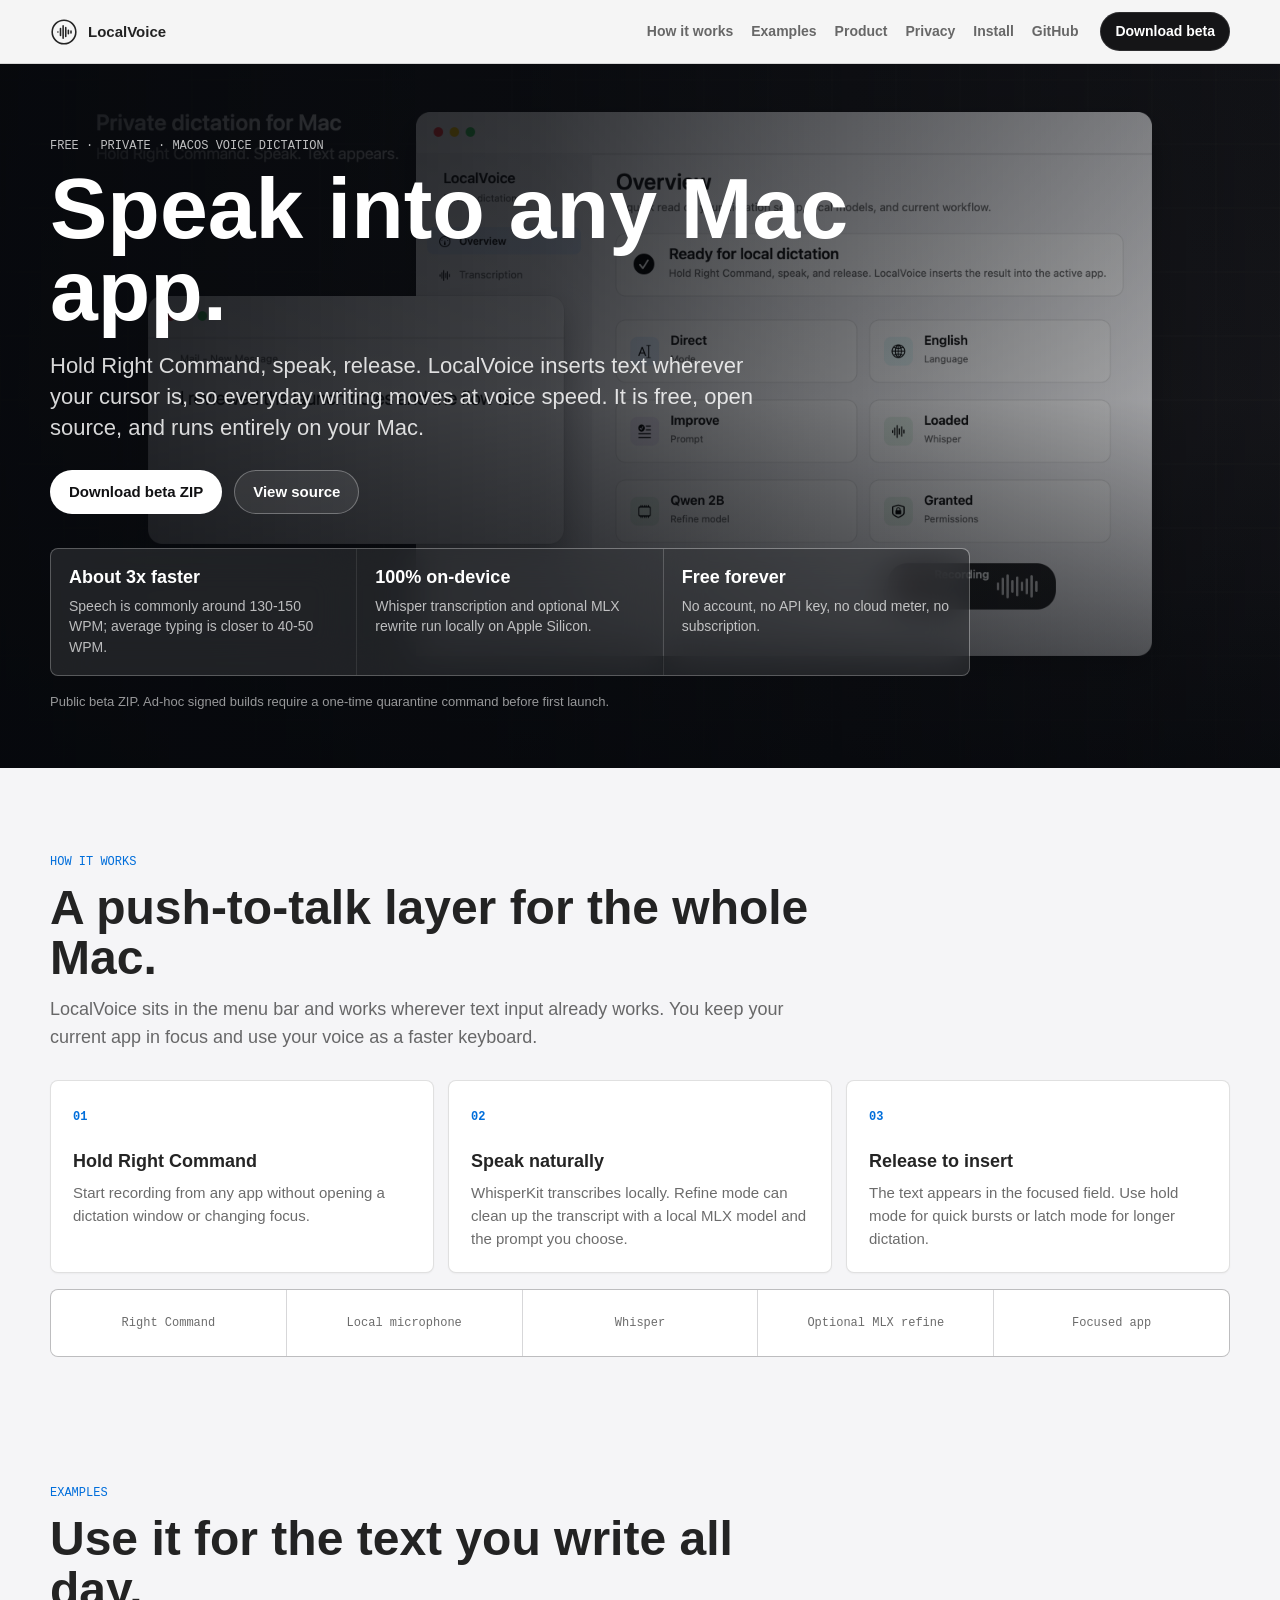
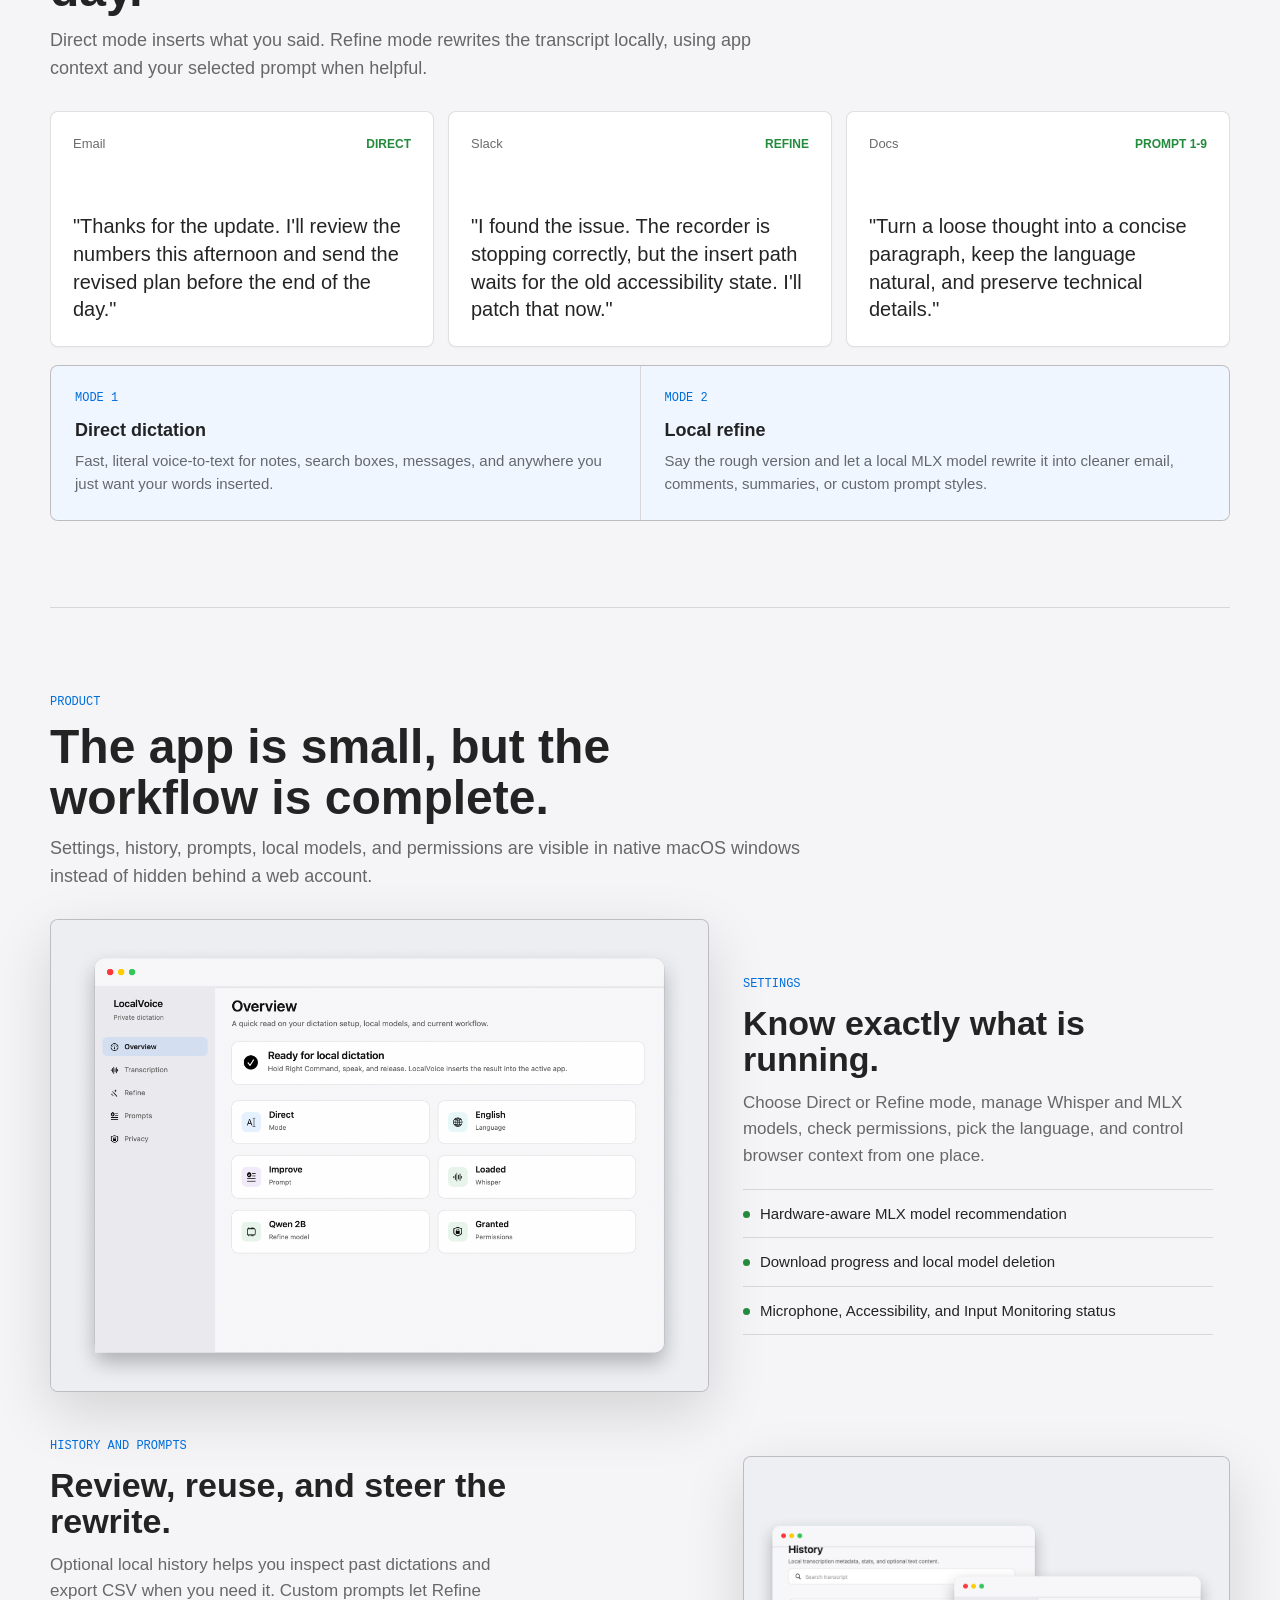
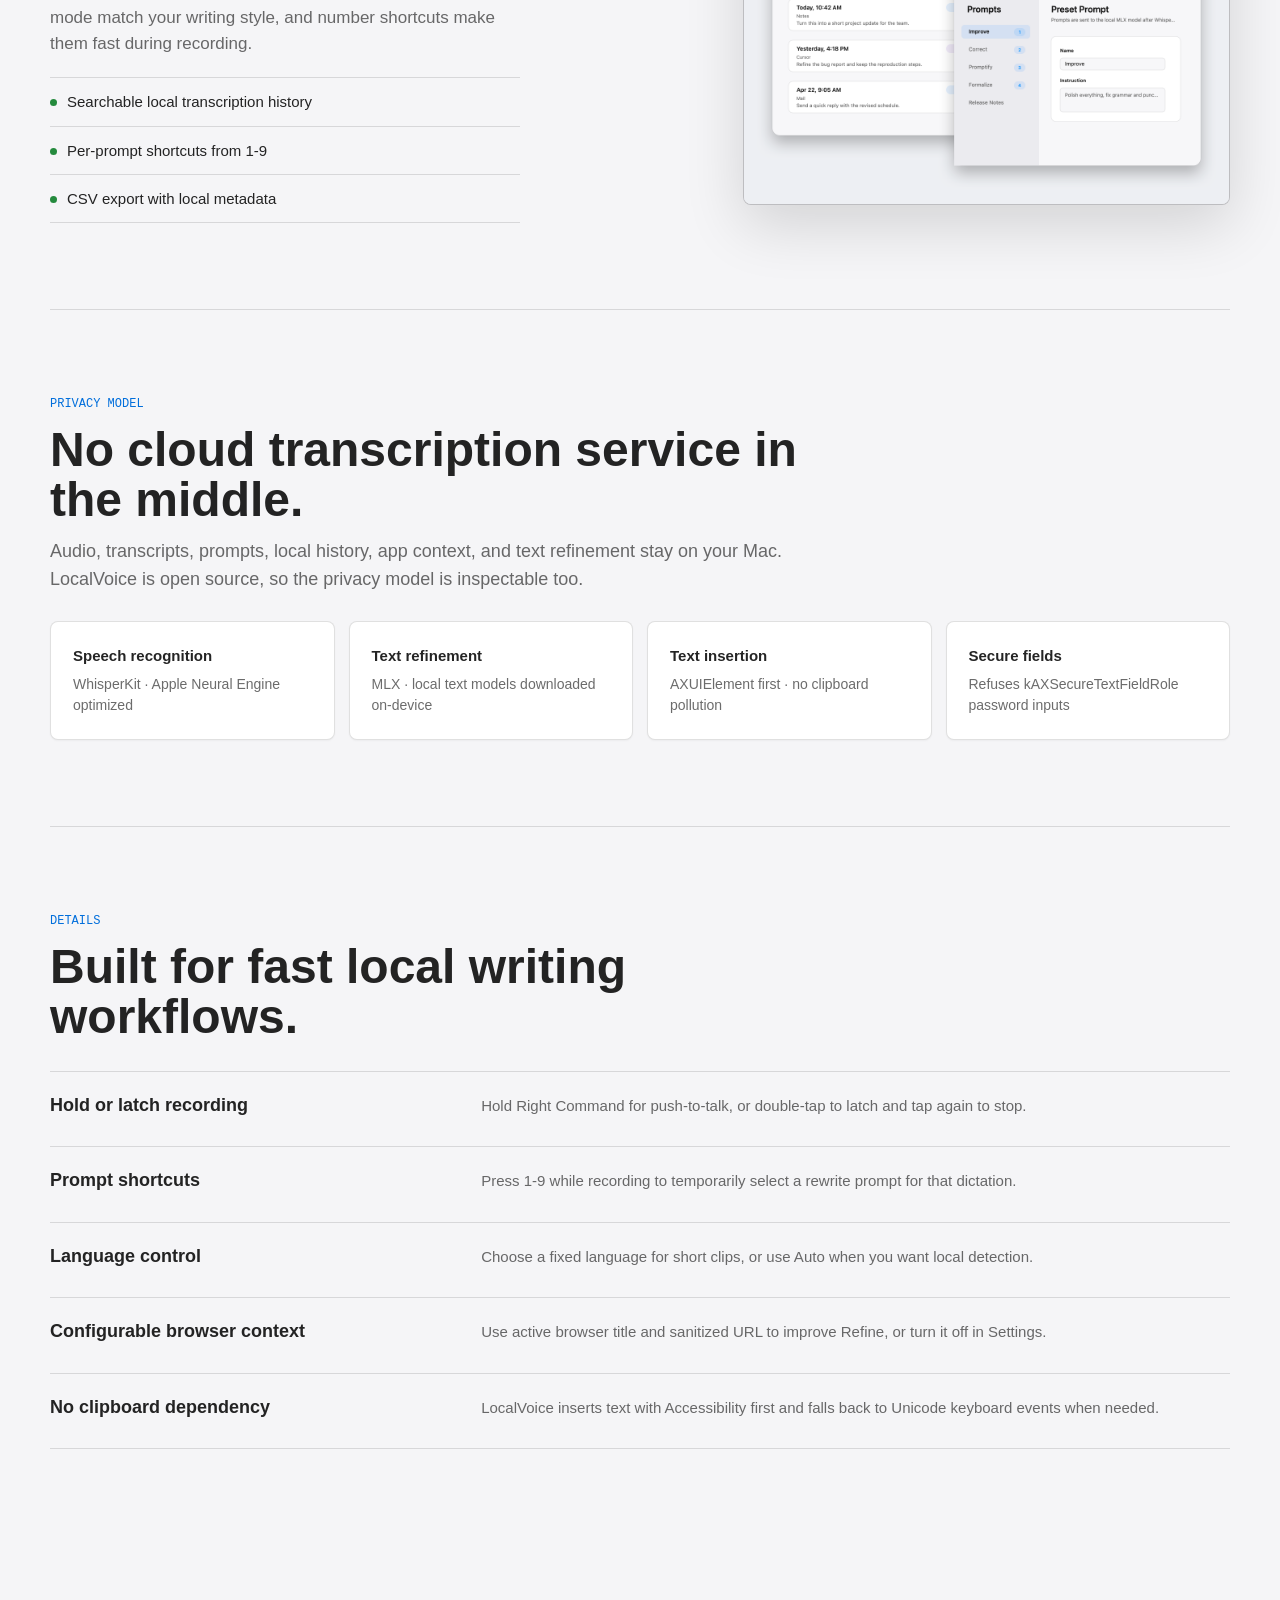
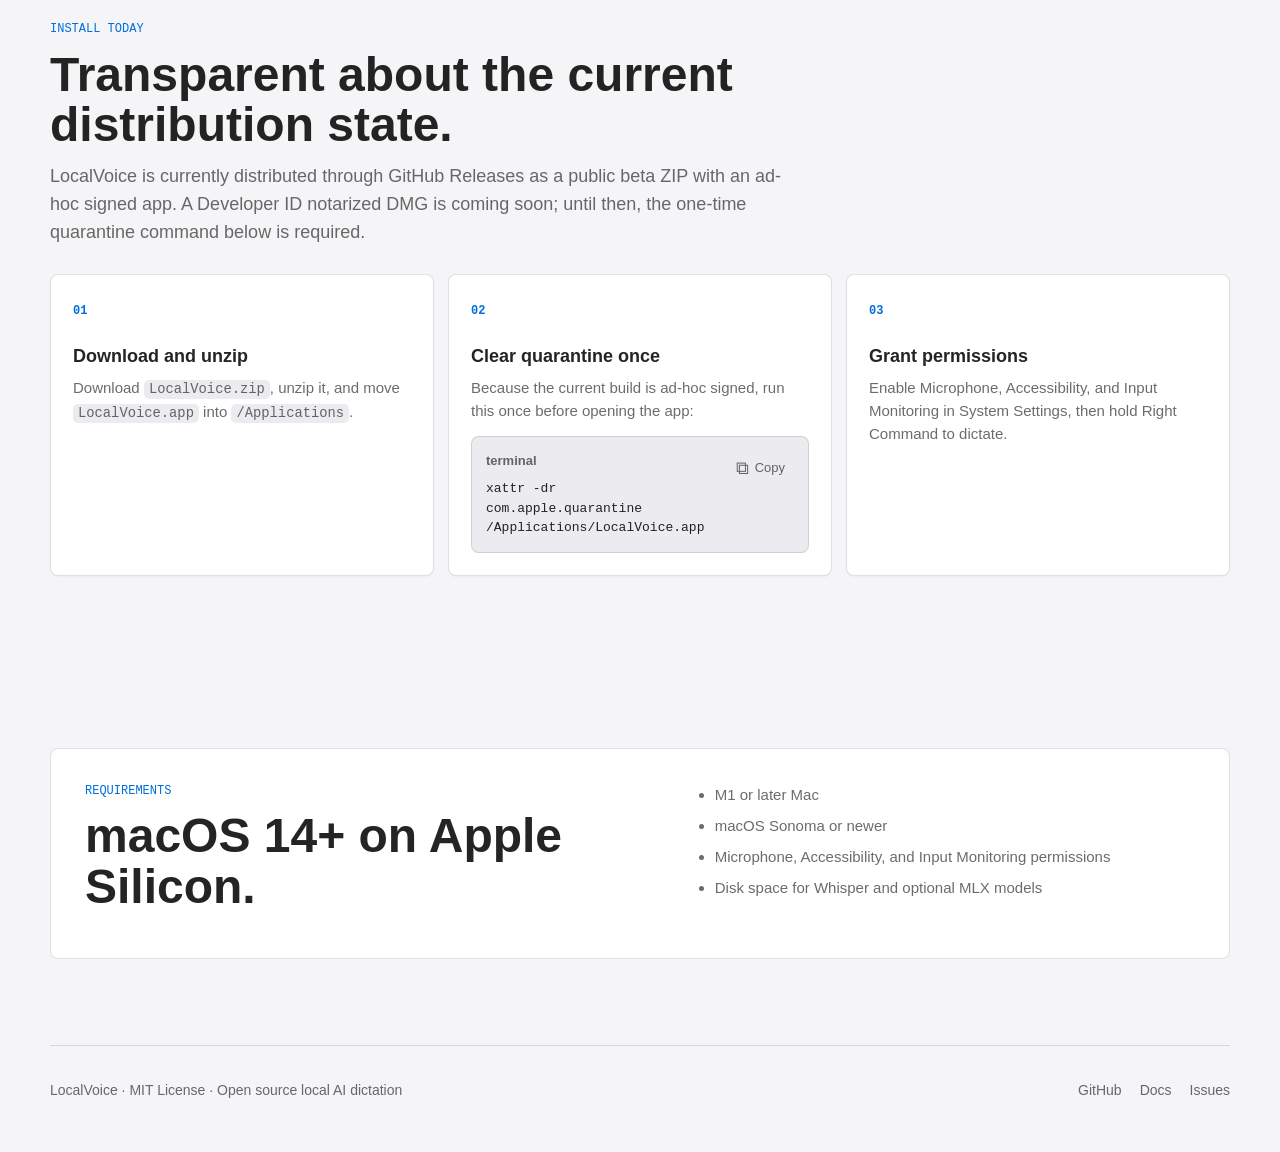
==== commit 4551d28c: "Clarify public beta install flow Add stricter release checks in scripts/build-release.sh: require DE" ====
--- a/site/index.html
+++ b/site/index.html
@@ -29,7 +29,7 @@
       <a href="#install">Install</a>
       <a href="https://github.com/maxgubitosi/LocalVoice">GitHub</a>
     </nav>
-    <a class="header-download" href="https://github.com/maxgubitosi/LocalVoice/releases/latest/download/LocalVoice.zip" download>Download</a>
+    <a class="header-download" href="https://github.com/maxgubitosi/LocalVoice/releases/latest/download/LocalVoice.zip" download>Download beta</a>
   </header>
 
   <main id="top">
@@ -43,7 +43,7 @@
           Hold Right Command, speak, release. LocalVoice inserts text wherever your cursor is, so everyday writing moves at voice speed. It is free, open source, and runs entirely on your Mac.
         </p>
         <div class="hero-actions">
-          <a class="button primary" href="https://github.com/maxgubitosi/LocalVoice/releases/latest/download/LocalVoice.zip" download>Download for macOS</a>
+          <a class="button primary" href="https://github.com/maxgubitosi/LocalVoice/releases/latest/download/LocalVoice.zip" download>Download beta ZIP</a>
           <a class="button secondary" href="https://github.com/maxgubitosi/LocalVoice">View source</a>
         </div>
         <div class="hero-metrics" aria-label="LocalVoice highlights">
@@ -238,7 +238,7 @@
       <div class="section-heading">
         <p class="label">Install today</p>
         <h2>Transparent about the current distribution state.</h2>
-        <p class="section-copy">LocalVoice is currently distributed through GitHub Releases as a public beta ZIP with an ad-hoc signed app. A Developer ID notarized DMG is planned, but not available yet.</p>
+        <p class="section-copy">LocalVoice is currently distributed through GitHub Releases as a public beta ZIP with an ad-hoc signed app. A Developer ID notarized DMG is coming soon; until then, the one-time quarantine command below is required.</p>
       </div>
       <div class="install-grid">
         <article class="panel install-card">
